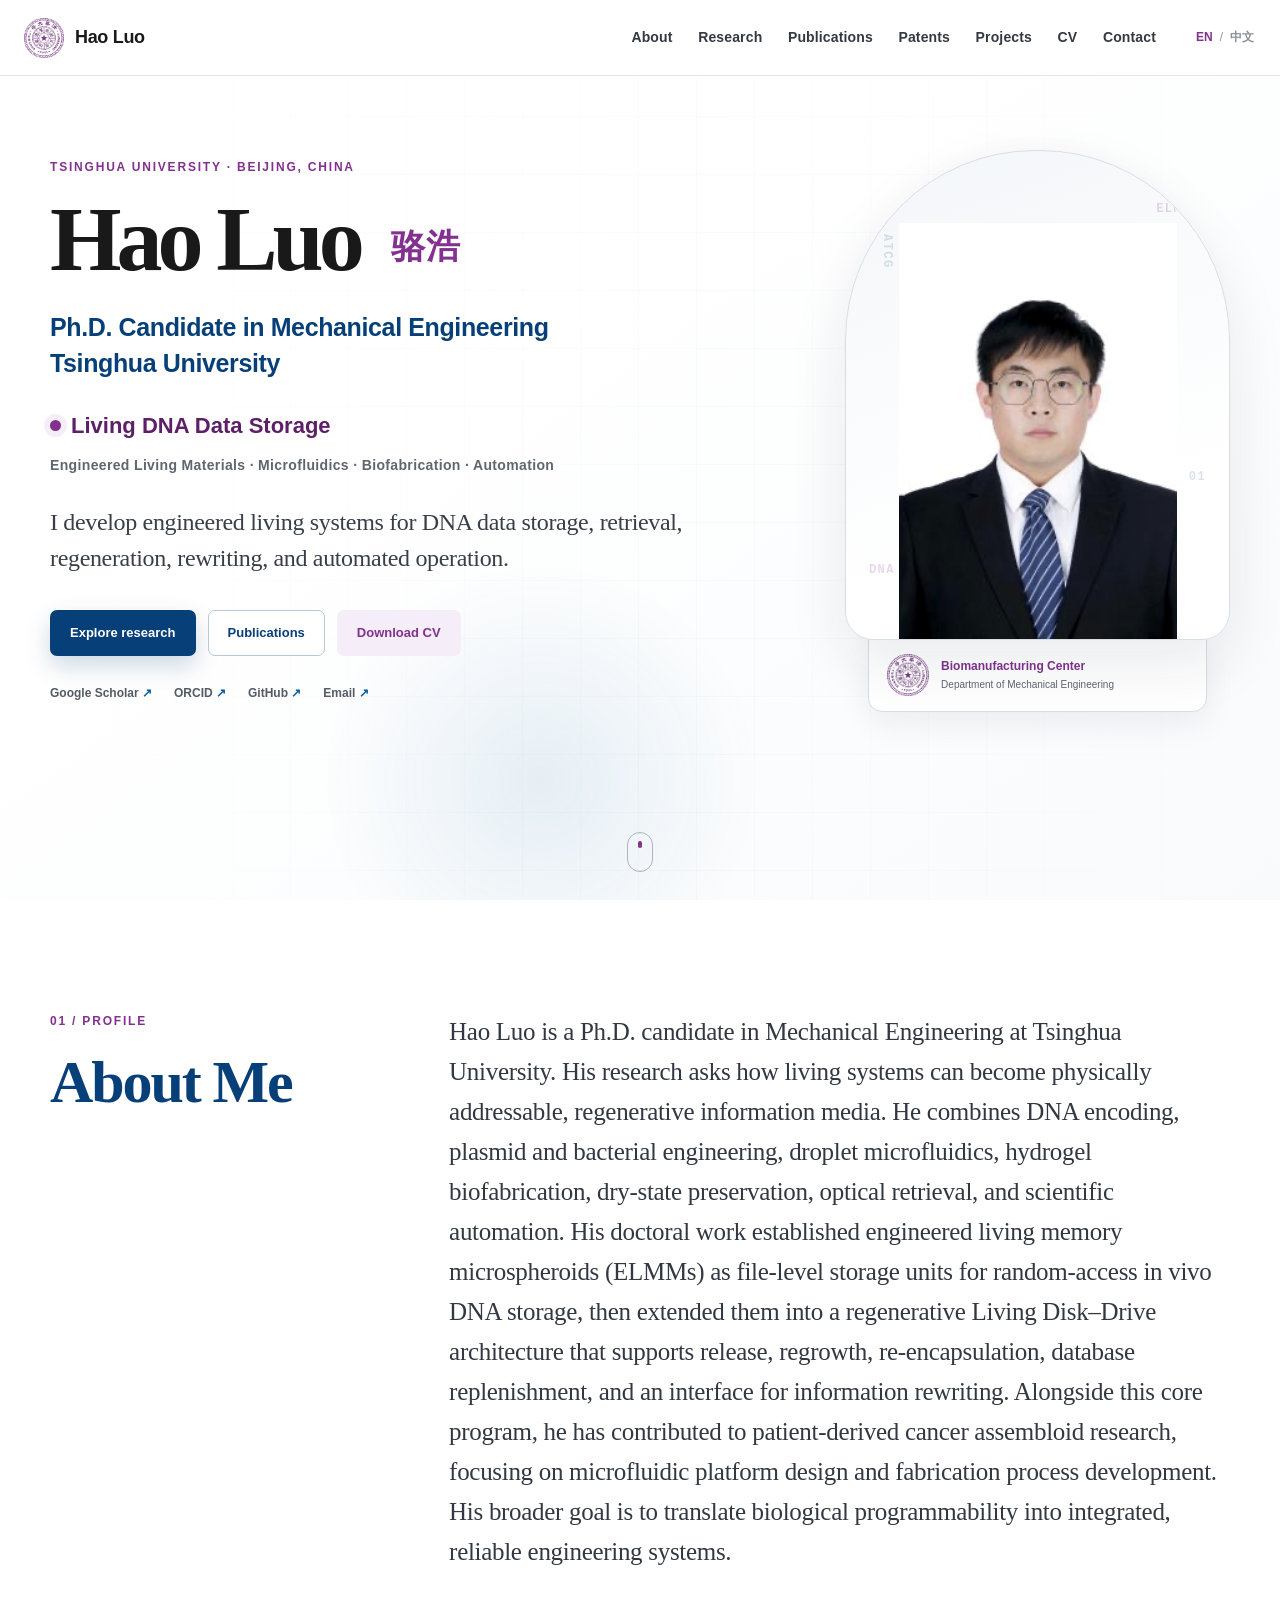
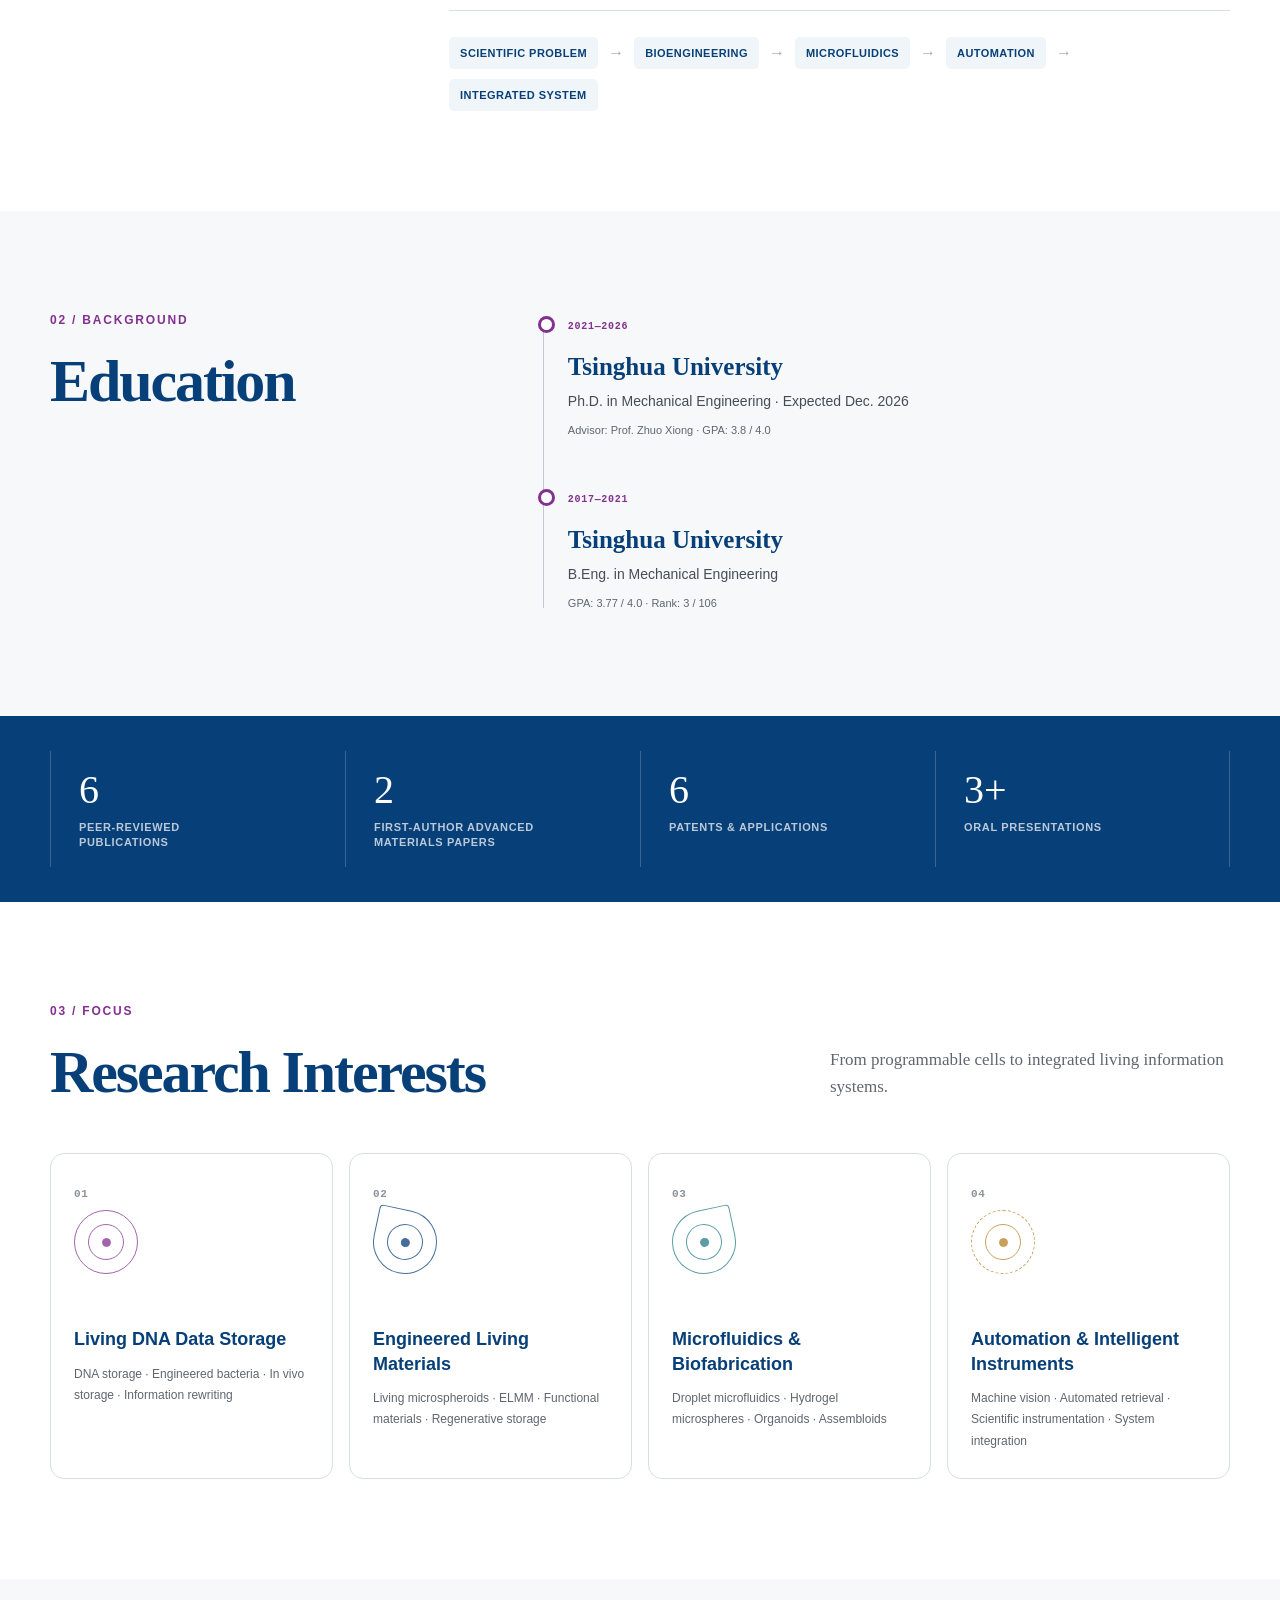
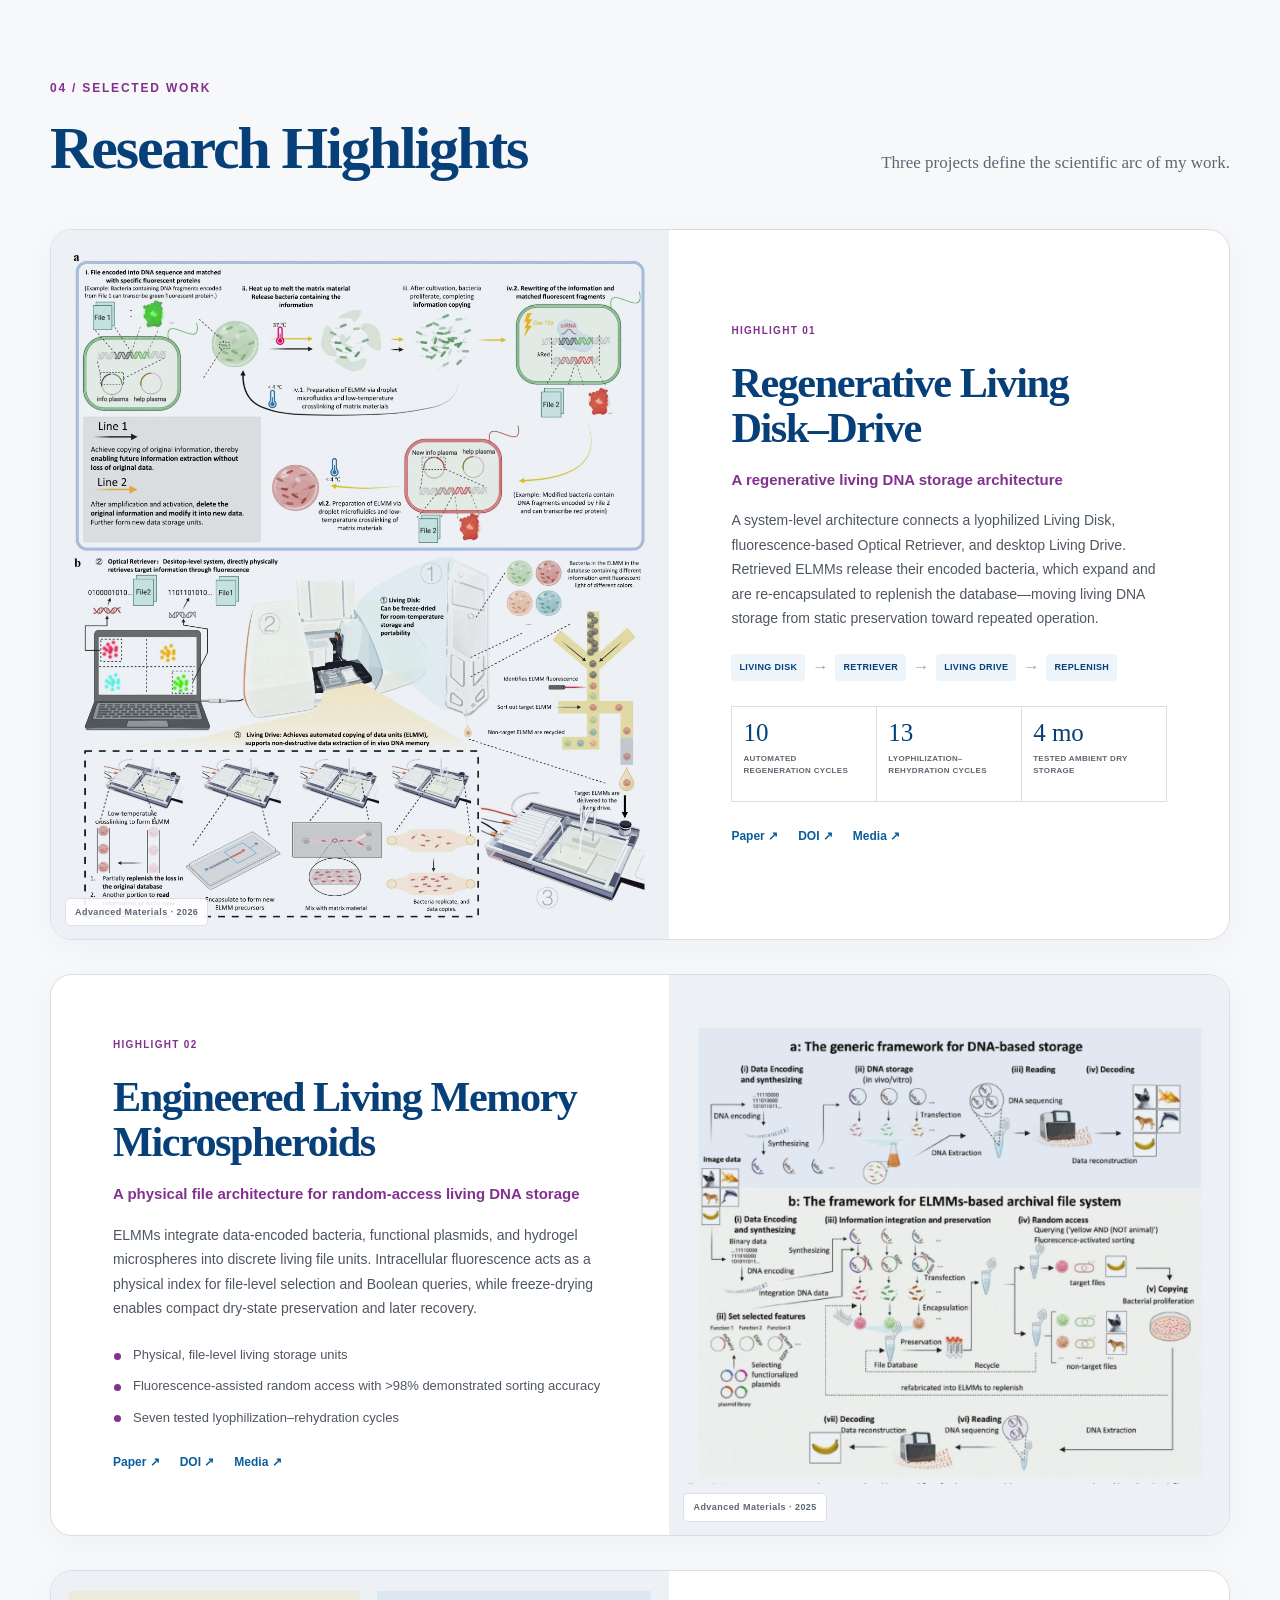
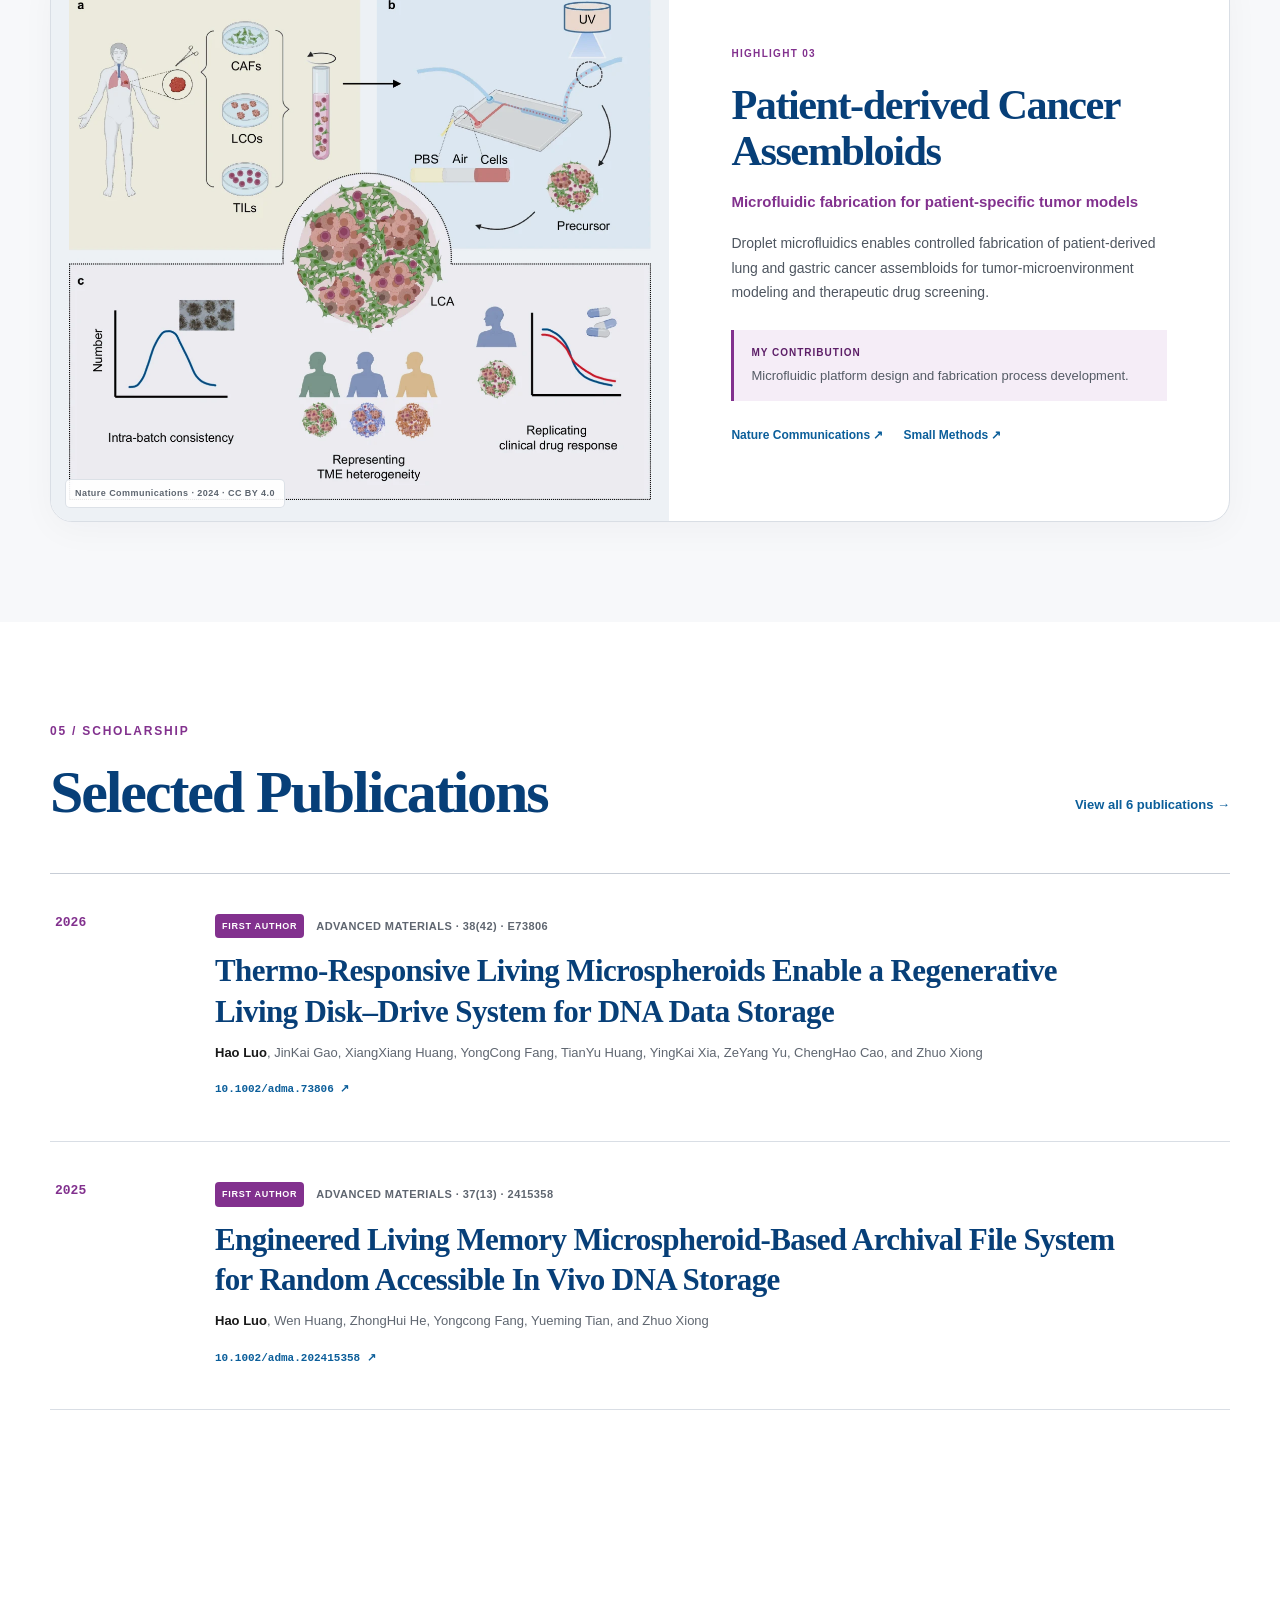
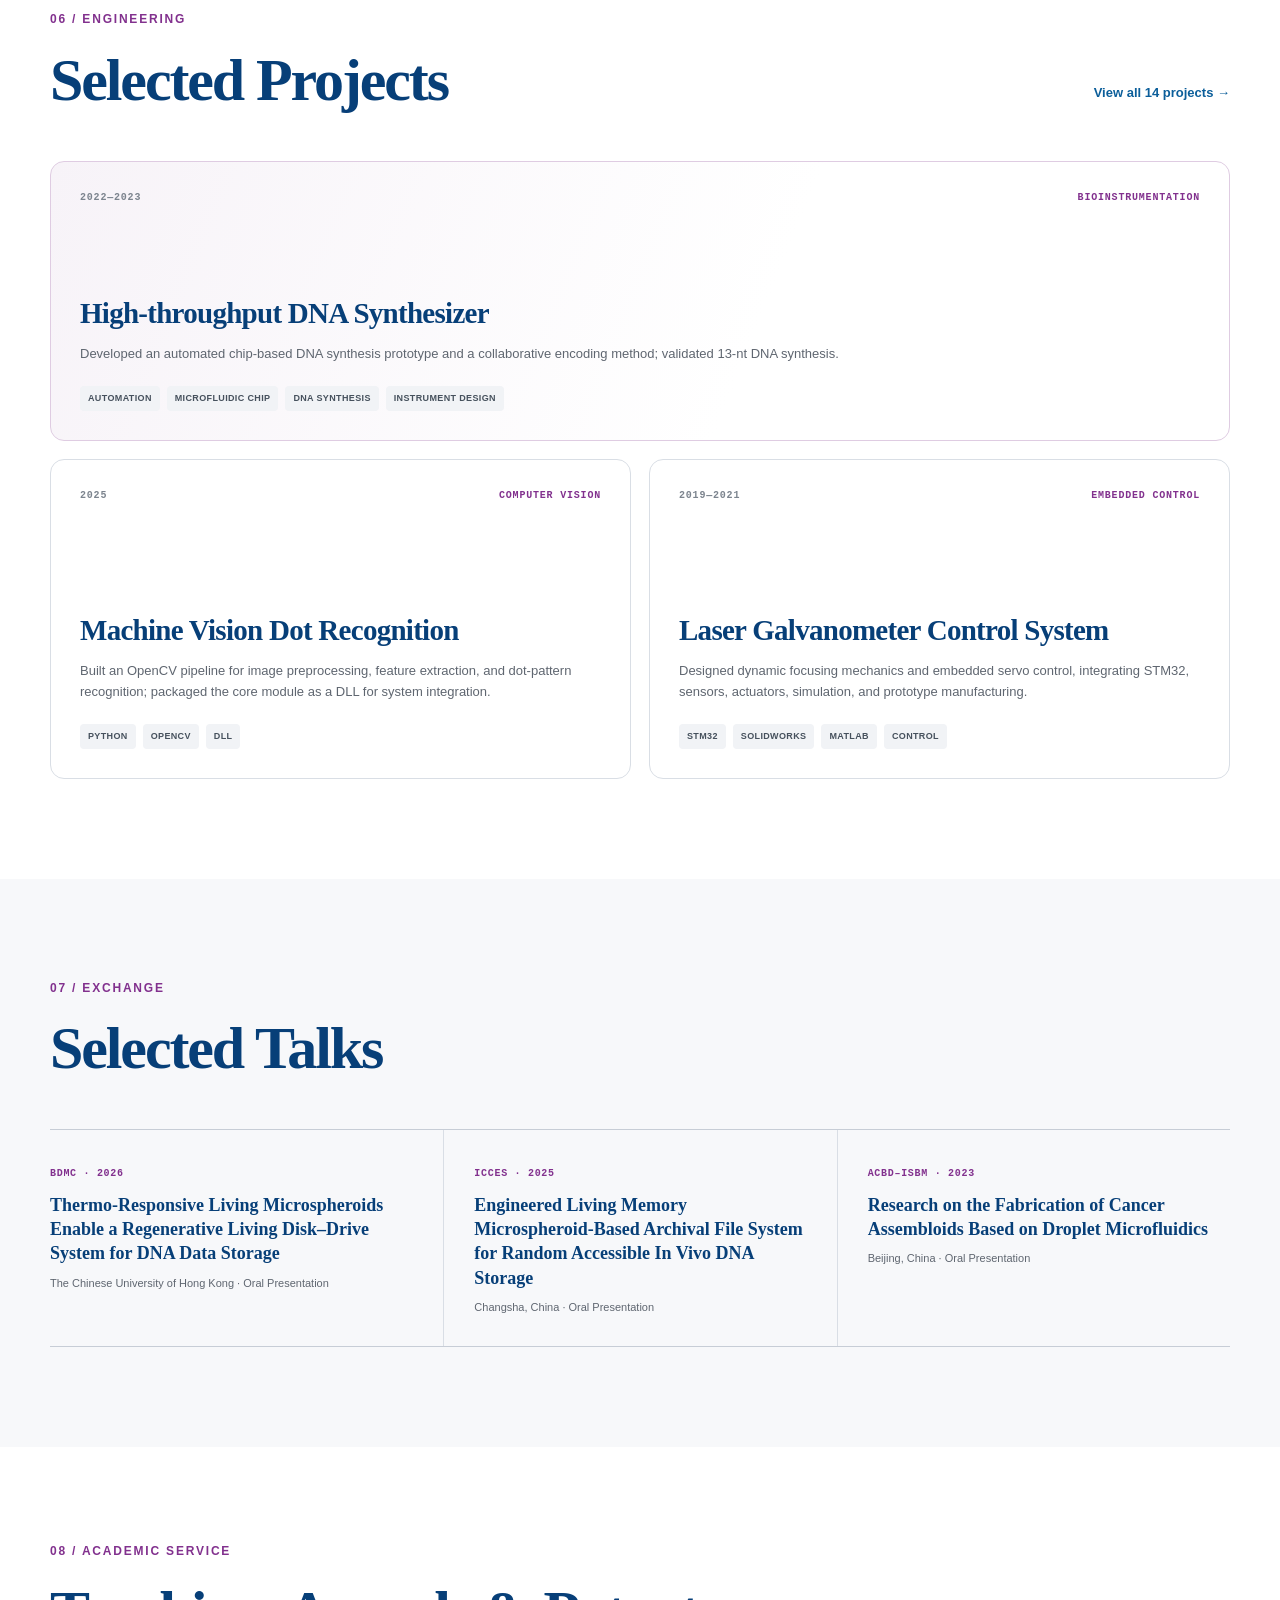
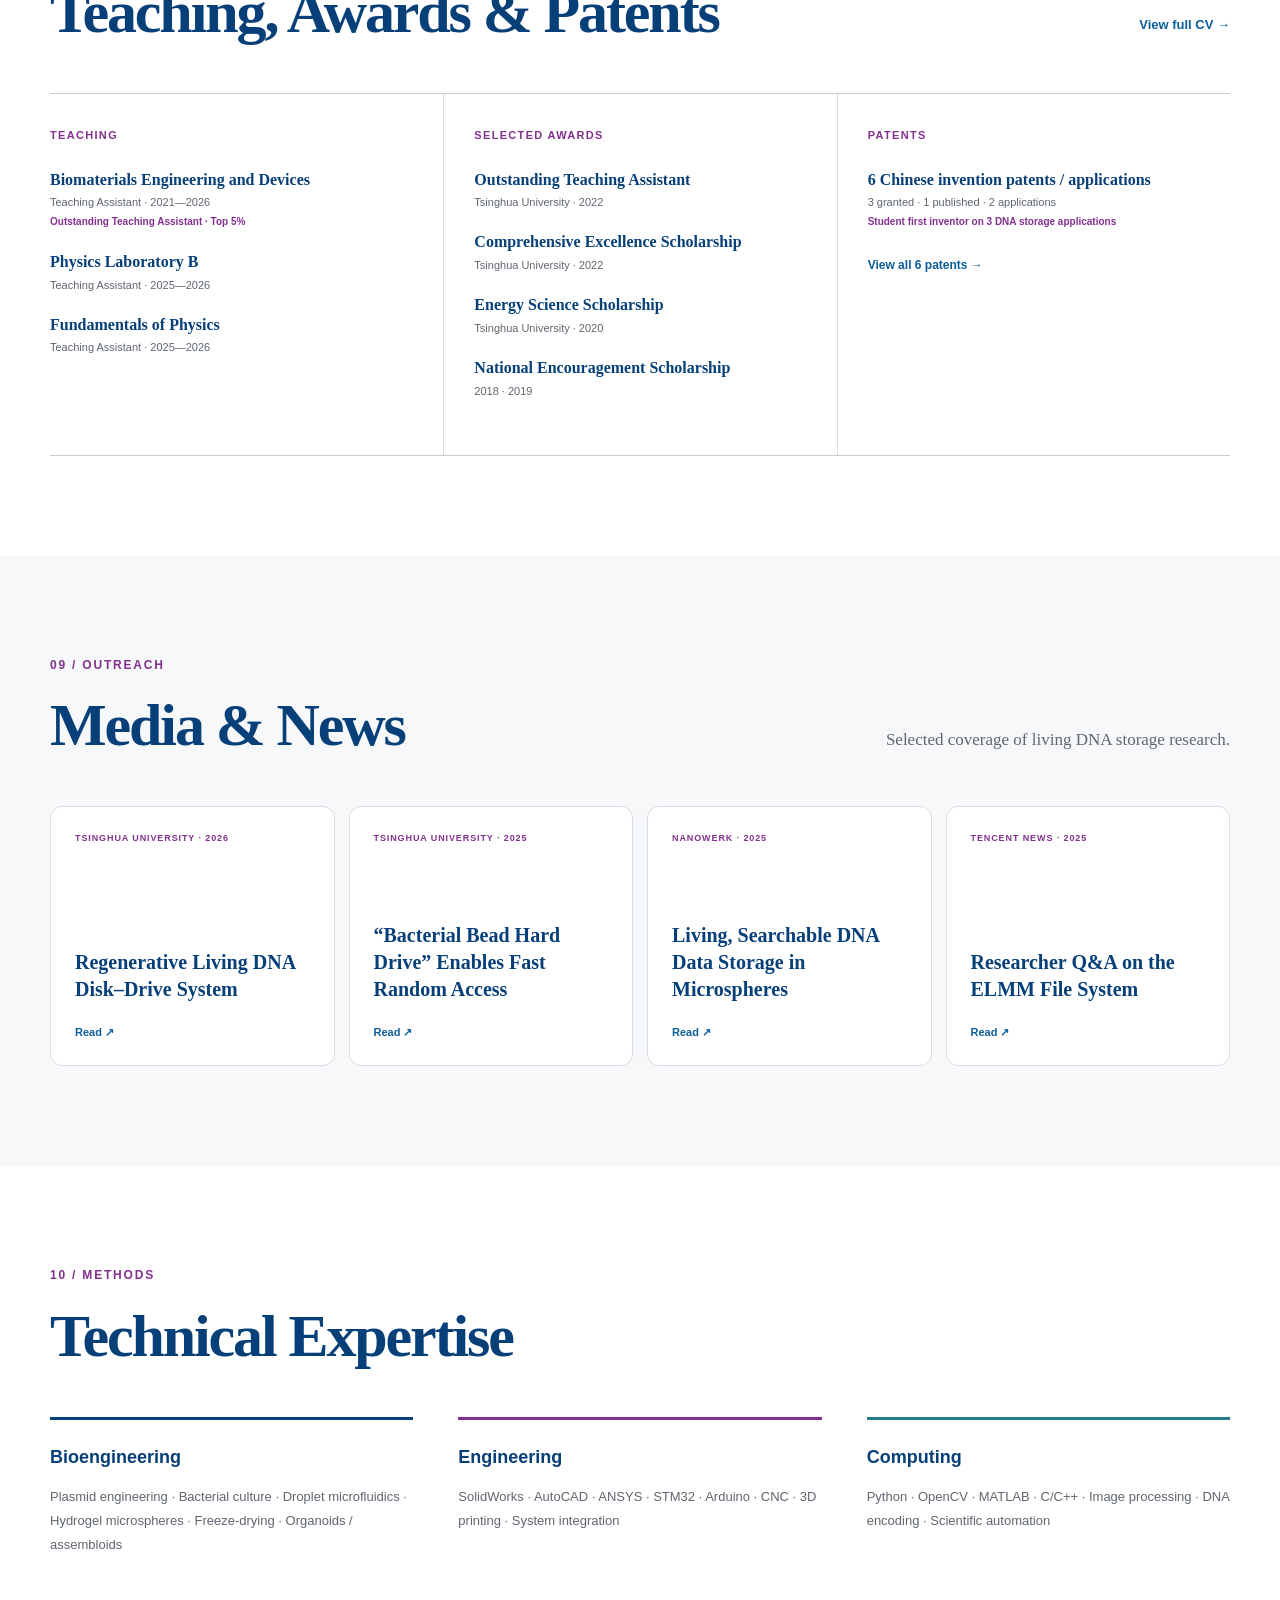
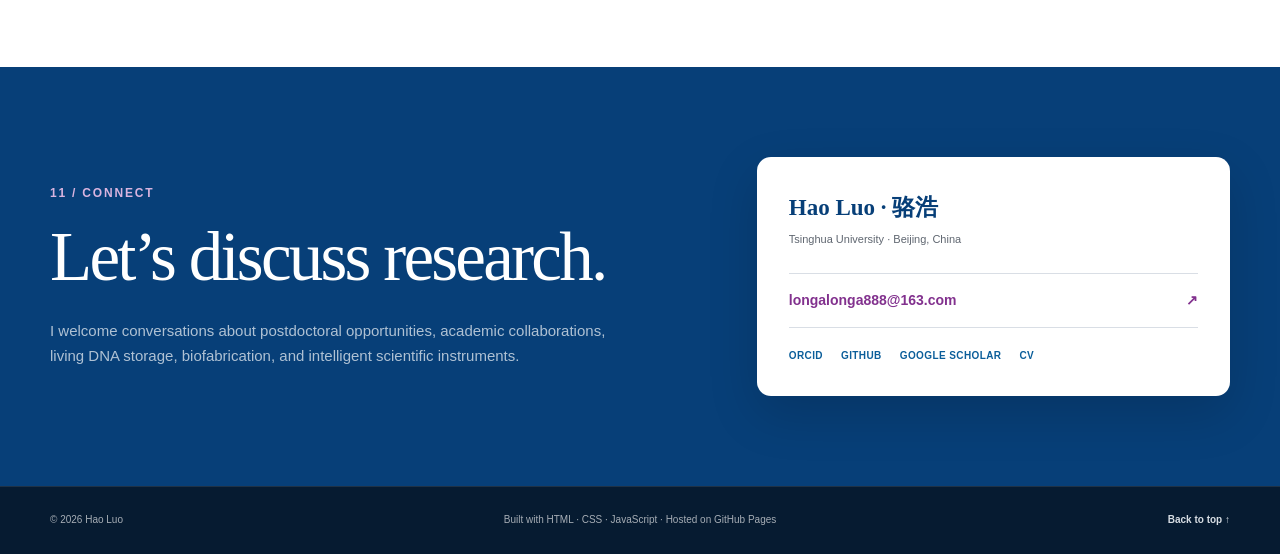
==== index.html @ bd589969 "Add complete bilingual project portfolio" ====
<!doctype html>
<html lang="en">
<head>
  <meta charset="utf-8">
  <meta name="viewport" content="width=device-width, initial-scale=1">
  <title>Hao Luo | Living DNA Data Storage · Tsinghua University</title>
  <meta name="description" content="Hao Luo is a Ph.D. candidate at Tsinghua University working on living DNA data storage, engineered living materials, microfluidics, biofabrication, and automated bioengineering systems.">
  <meta name="keywords" content="Hao Luo, 骆浩, Tsinghua University, DNA data storage, Living DNA storage, ELMM, Engineered Living Memory Microspheroids, Living Disk, Living Disk Drive, Biofabrication, Microfluidics">
  <meta name="author" content="Hao Luo">
  <meta name="theme-color" content="#ffffff">
  <link rel="canonical" href="https://charlie-99-max.github.io/">
  <link rel="icon" href="favicon.png" type="image/png">
  <link rel="stylesheet" href="css/style.css">
  <meta property="og:type" content="website">
  <meta property="og:title" content="Hao Luo | Living DNA Data Storage">
  <meta property="og:description" content="Personal academic website and research portfolio of Hao Luo, Tsinghua University.">
  <meta property="og:url" content="https://charlie-99-max.github.io/">
  <meta property="og:image" content="https://charlie-99-max.github.io/assets/images/living-disk-drive.webp">
  <script type="application/ld+json">
  {
    "@context": "https://schema.org",
    "@type": "Person",
    "name": "Hao Luo",
    "alternateName": "骆浩",
    "url": "https://charlie-99-max.github.io/",
    "image": "https://charlie-99-max.github.io/assets/images/hao-luo.png",
    "jobTitle": "Ph.D. Candidate in Mechanical Engineering",
    "affiliation": {"@type": "CollegeOrUniversity", "name": "Tsinghua University"},
    "email": "mailto:longalonga888@163.com",
    "sameAs": [
      "https://github.com/Charlie-99-max",
      "https://orcid.org/0000-0003-2239-3928"
    ],
    "knowsAbout": ["Living DNA Data Storage", "Engineered Living Materials", "Microfluidics", "Biofabrication", "Scientific Automation"]
  }
  </script>
</head>
<body data-title-en="Hao Luo | Living DNA Data Storage · Tsinghua University" data-title-zh="骆浩｜活体 DNA 数据存储 · 清华大学" data-description-en="Hao Luo is a Ph.D. candidate at Tsinghua University working on living DNA data storage, engineered living materials, microfluidics, biofabrication, and automated bioengineering systems." data-description-zh="骆浩是清华大学机械工程博士研究生，研究方向包括活体 DNA 数据存储、工程化活体材料、微流控、生物制造与自动化生物工程系统。">
  <a class="skip-link" href="#main" data-zh="跳至正文">Skip to content</a>

  <header class="site-header" id="top">
    <div class="nav-wrap">
      <a class="brand" href="#top" aria-label="Hao Luo home">
        <img src="assets/images/tsinghua-seal.png" alt="Tsinghua University seal" width="42" height="42">
        <span data-zh="骆浩">Hao Luo</span>
      </a>
      <button class="menu-toggle" type="button" aria-expanded="false" aria-controls="site-nav">
        <span class="sr-only">Open menu</span><span></span><span></span><span></span>
      </button>
      <nav class="site-nav" id="site-nav" aria-label="Primary navigation">
        <a href="#about" data-i18n="navAbout">About</a>
        <a href="#research" data-i18n="navResearch">Research</a>
        <a href="publications.html" data-i18n="navPublications">Publications</a>
        <a href="patents.html" data-i18n="navPatents">Patents</a>
        <a href="projects.html" data-i18n="navProjects">Projects</a>
        <a href="cv.html" data-i18n="navCv">CV</a>
        <a href="#contact" data-i18n="navContact">Contact</a>
      </nav>
      <div class="language-switch" aria-label="Language">
        <button class="lang-button active" type="button" data-set-lang="en" aria-pressed="true">EN</button>
        <span aria-hidden="true">/</span>
        <button class="lang-button" type="button" data-set-lang="zh" aria-pressed="false">中文</button>
      </div>
    </div>
  </header>

  <main id="main">
    <section class="hero" aria-labelledby="hero-title">
      <div class="hero-glow hero-glow-one" aria-hidden="true"></div>
      <div class="hero-glow hero-glow-two" aria-hidden="true"></div>
      <div class="container hero-grid">
        <div class="hero-copy reveal">
          <p class="eyebrow" data-i18n="heroEyebrow">Tsinghua University · Beijing, China</p>
          <h1 id="hero-title">Hao Luo <span>骆浩</span></h1>
          <p class="hero-role" data-i18n="heroRole" data-en="Ph.D. Candidate in Mechanical Engineering&#10;Tsinghua University">Ph.D. Candidate in Mechanical Engineering<br>Tsinghua University</p>
          <div class="hero-focus">
            <span class="focus-dot" aria-hidden="true"></span>
            <span data-i18n="heroFocus">Living DNA Data Storage</span>
          </div>
          <p class="hero-keywords" data-i18n="heroKeywords">Engineered Living Materials · Microfluidics · Biofabrication · Automation</p>
          <p class="hero-statement" data-i18n="heroStatement">I develop engineered living systems for DNA data storage, retrieval, regeneration, rewriting, and automated operation.</p>
          <div class="hero-actions">
            <a class="button button-primary" href="#research" data-i18n="viewResearch">Explore research</a>
            <a class="button button-secondary" href="publications.html" data-i18n="viewPublications">Publications</a>
            <a class="button button-text" href="assets/cv/Hao_Luo_CV_EN.pdf" data-href-en="assets/cv/Hao_Luo_CV_EN.pdf" data-href-zh="assets/cv/Hao_Luo_CV_CN.pdf" download data-i18n="downloadCv">Download CV</a>
          </div>
          <div class="social-links" aria-label="Academic profiles">
            <a href="https://scholar.google.com/scholar?q=%22Hao+Luo%22+%22DNA+data+storage%22" target="_blank" rel="noopener">Google Scholar <span>↗</span></a>
            <a href="https://orcid.org/0000-0003-2239-3928" target="_blank" rel="noopener">ORCID <span>↗</span></a>
            <a href="https://github.com/Charlie-99-max" target="_blank" rel="noopener">GitHub <span>↗</span></a>
            <a href="mailto:longalonga888@163.com">Email <span>↗</span></a>
          </div>
        </div>
        <div class="hero-visual reveal" data-delay="120">
          <div class="portrait-frame">
            <div class="portrait-backdrop" aria-hidden="true">
              <span>ATCG</span><span>ELMM</span><span>01</span><span>DNA</span>
            </div>
            <img src="assets/images/hao-luo.png" alt="Formal portrait of Hao Luo" width="255" height="350" fetchpriority="high">
          </div>
          <div class="hero-caption">
            <img src="assets/images/tsinghua-seal.png" alt="" width="44" height="44">
            <div><strong data-i18n="heroLab">Biomanufacturing Center</strong><span data-i18n="heroDept">Department of Mechanical Engineering</span></div>
          </div>
        </div>
      </div>
      <a class="scroll-cue" href="#about" aria-label="Scroll to About"><span></span></a>
    </section>

    <section class="section section-about" id="about" aria-labelledby="about-title">
      <div class="container about-grid">
        <div class="section-heading reveal">
          <p class="section-index">01 / <span data-i18n="aboutKicker">Profile</span></p>
          <h2 id="about-title" data-i18n="aboutTitle">About Me</h2>
        </div>
        <div class="about-copy reveal" data-delay="80">
          <p data-copy="aboutText">Hao Luo is a Ph.D. candidate in Mechanical Engineering at Tsinghua University. His research asks how living systems can become physically addressable, regenerative information media. He combines DNA encoding, plasmid and bacterial engineering, droplet microfluidics, hydrogel biofabrication, dry-state preservation, optical retrieval, and scientific automation. His doctoral work established engineered living memory microspheroids (ELMMs) as file-level storage units for random-access in vivo DNA storage, then extended them into a regenerative Living Disk–Drive architecture that supports release, regrowth, re-encapsulation, database replenishment, and an interface for information rewriting. Alongside this core program, he has contributed to patient-derived cancer assembloid research, focusing on microfluidic platform design and fabrication process development. His broader goal is to translate biological programmability into integrated, reliable engineering systems.</p>
          <div class="research-chain" aria-label="Research approach">
            <span data-i18n="chainProblem">Scientific problem</span><i>→</i>
            <span data-i18n="chainBio">Bioengineering</span><i>→</i>
            <span data-i18n="chainMicro">Microfluidics</span><i>→</i>
            <span data-i18n="chainAuto">Automation</span><i>→</i>
            <span data-i18n="chainSystem">Integrated system</span>
          </div>
        </div>
      </div>
    </section>

    <section class="section education-section" id="education" aria-labelledby="education-title">
      <div class="container education-layout">
        <div class="section-heading reveal">
          <p class="section-index">02 / <span data-i18n="experienceKicker">Background</span></p>
          <h2 id="education-title" data-i18n="educationTitle">Education</h2>
        </div>
        <div class="timeline education-timeline reveal" data-delay="80">
          <article><span class="timeline-date">2021—2026</span><h3 data-zh="清华大学">Tsinghua University</h3><p data-i18n="phdDegree">Ph.D. in Mechanical Engineering · Expected Dec. 2026</p><small data-i18n="phdDetails">Advisor: Prof. Zhuo Xiong · GPA: 3.8 / 4.0</small></article>
          <article><span class="timeline-date">2017—2021</span><h3 data-zh="清华大学">Tsinghua University</h3><p data-i18n="bachelorDegree">B.Eng. in Mechanical Engineering</p><small data-i18n="bachelorDetails">GPA: 3.77 / 4.0 · Rank: 3 / 106</small></article>
        </div>
      </div>
    </section>

    <section class="stats-band" aria-label="Research summary">
      <div class="container stats-grid">
        <div class="stat reveal"><strong>6</strong><span data-i18n="statPapers">Peer-reviewed publications</span></div>
        <div class="stat reveal" data-delay="60"><strong>2</strong><span data-i18n="statFirst">First-author Advanced Materials papers</span></div>
        <div class="stat reveal" data-delay="120"><strong>6</strong><span data-i18n="statPatents">Patents & applications</span></div>
        <div class="stat reveal" data-delay="180"><strong>3+</strong><span data-i18n="statTalks">Oral presentations</span></div>
      </div>
    </section>

    <section class="section" id="research" aria-labelledby="research-title">
      <div class="container">
        <div class="section-heading section-heading-row reveal">
          <div><p class="section-index">03 / <span data-i18n="researchKicker">Focus</span></p><h2 id="research-title" data-i18n="researchTitle">Research Interests</h2></div>
          <p class="section-intro" data-i18n="researchIntro">From programmable cells to integrated living information systems.</p>
        </div>
        <div class="interest-grid">
          <article class="interest-card reveal">
            <span class="card-number">01</span><div class="card-mark mark-purple" aria-hidden="true"></div>
            <h3 data-i18n="interestOne">Living DNA Data Storage</h3>
            <p data-zh="DNA 存储 · 工程菌 · 体内存储 · 信息改写">DNA storage · Engineered bacteria · In vivo storage · Information rewriting</p>
          </article>
          <article class="interest-card reveal" data-delay="60">
            <span class="card-number">02</span><div class="card-mark mark-blue" aria-hidden="true"></div>
            <h3 data-i18n="interestTwo">Engineered Living Materials</h3>
            <p data-zh="活体微球 · ELMM · 功能材料 · 可再生存储">Living microspheroids · ELMM · Functional materials · Regenerative storage</p>
          </article>
          <article class="interest-card reveal" data-delay="120">
            <span class="card-number">03</span><div class="card-mark mark-cyan" aria-hidden="true"></div>
            <h3 data-i18n="interestThree">Microfluidics & Biofabrication</h3>
            <p data-zh="液滴微流控 · 水凝胶微球 · 类器官 · 类组装体">Droplet microfluidics · Hydrogel microspheres · Organoids · Assembloids</p>
          </article>
          <article class="interest-card reveal" data-delay="180">
            <span class="card-number">04</span><div class="card-mark mark-gold" aria-hidden="true"></div>
            <h3 data-i18n="interestFour">Automation & Intelligent Instruments</h3>
            <p data-zh="机器视觉 · 自动检索 · 科研仪器 · 系统集成">Machine vision · Automated retrieval · Scientific instrumentation · System integration</p>
          </article>
        </div>
      </div>
    </section>

    <section class="section highlights-section" aria-labelledby="highlights-title">
      <div class="container">
        <div class="section-heading section-heading-row reveal">
          <div><p class="section-index">04 / <span data-i18n="highlightsKicker">Selected work</span></p><h2 id="highlights-title" data-i18n="highlightsTitle">Research Highlights</h2></div>
          <p class="section-intro" data-i18n="highlightsIntro">Three projects define the scientific arc of my work.</p>
        </div>

        <article class="highlight highlight-featured reveal">
          <div class="highlight-media">
            <img src="assets/images/living-disk-drive.webp" alt="Regenerative Living Disk–Drive workflow, including retrieval, release, regrowth and re-encapsulation" width="1150" height="1329" loading="lazy">
            <span class="image-credit">Advanced Materials · 2026</span>
          </div>
          <div class="highlight-copy">
            <span class="highlight-number" data-zh="研究亮点 01">Highlight 01</span>
            <h3 data-zh="可再生 Living Disk–Drive">Regenerative Living Disk–Drive</h3>
            <p class="highlight-subtitle" data-i18n="diskSubtitle">A regenerative living DNA storage architecture</p>
            <p data-i18n="diskBody">A system-level architecture connects a lyophilized Living Disk, fluorescence-based Optical Retriever, and desktop Living Drive. Retrieved ELMMs release their encoded bacteria, which expand and are re-encapsulated to replenish the database—moving living DNA storage from static preservation toward repeated operation.</p>
            <div class="process-line" aria-label="Living Disk–Drive workflow">
              <span data-zh="活体磁盘">Living Disk</span><i>→</i><span data-zh="光学检索器">Retriever</span><i>→</i><span data-zh="活体驱动器">Living Drive</span><i>→</i><span data-zh="数据库补库">Replenish</span>
            </div>
            <div class="metric-row">
              <span><strong>10</strong><small data-i18n="cyclesTen">automated regeneration cycles</small></span>
              <span><strong>13</strong><small data-i18n="cyclesThirteen">lyophilization–rehydration cycles</small></span>
              <span><strong>4 mo</strong><small data-i18n="dryStorage">tested ambient dry storage</small></span>
            </div>
            <div class="inline-links">
              <a href="https://doi.org/10.1002/adma.73806" target="_blank" rel="noopener" data-zh="论文 ↗">Paper ↗</a>
              <a href="https://doi.org/10.1002/adma.73806" target="_blank" rel="noopener">DOI ↗</a>
              <a href="https://www.tsinghua.edu.cn/info/1175/127166.htm" target="_blank" rel="noopener" data-zh="报道 ↗">Media ↗</a>
            </div>
          </div>
        </article>

        <article class="highlight highlight-reverse reveal">
          <div class="highlight-media">
            <img src="assets/images/elmm-framework.webp" alt="Framework for an ELMM-based archival DNA file system with physical random access" width="1200" height="1050" loading="lazy">
            <span class="image-credit">Advanced Materials · 2025</span>
          </div>
          <div class="highlight-copy">
            <span class="highlight-number" data-zh="研究亮点 02">Highlight 02</span>
            <h3 data-zh="工程化活体记忆微球">Engineered Living Memory Microspheroids</h3>
            <p class="highlight-subtitle" data-i18n="elmmSubtitle">A physical file architecture for random-access living DNA storage</p>
            <p data-i18n="elmmBody">ELMMs integrate data-encoded bacteria, functional plasmids, and hydrogel microspheres into discrete living file units. Intracellular fluorescence acts as a physical index for file-level selection and Boolean queries, while freeze-drying enables compact dry-state preservation and later recovery.</p>
            <ul class="feature-list">
              <li data-i18n="elmmPointOne">Physical, file-level living storage units</li>
              <li data-i18n="elmmPointTwo">Fluorescence-assisted random access with >98% demonstrated sorting accuracy</li>
              <li data-i18n="elmmPointThree">Seven tested lyophilization–rehydration cycles</li>
            </ul>
            <div class="inline-links">
              <a href="https://doi.org/10.1002/adma.202415358" target="_blank" rel="noopener" data-zh="论文 ↗">Paper ↗</a>
              <a href="https://doi.org/10.1002/adma.202415358" target="_blank" rel="noopener">DOI ↗</a>
              <a href="https://www.nanowerk.com/spotlight/spotid=66465.php" target="_blank" rel="noopener" data-zh="报道 ↗">Media ↗</a>
            </div>
          </div>
        </article>

        <article class="highlight reveal">
          <div class="highlight-media">
            <img src="assets/images/cancer-assembloid.webp" alt="Patient-specific lung cancer assembloid fabrication using droplet microfluidics" width="1150" height="1005" loading="lazy">
            <span class="image-credit">Nature Communications · 2024 · CC BY 4.0</span>
          </div>
          <div class="highlight-copy">
            <span class="highlight-number" data-zh="研究亮点 03">Highlight 03</span>
            <h3 data-zh="患者来源肿瘤类组装体">Patient-derived Cancer Assembloids</h3>
            <p class="highlight-subtitle" data-i18n="cancerSubtitle">Microfluidic fabrication for patient-specific tumor models</p>
            <p data-i18n="cancerBody">Droplet microfluidics enables controlled fabrication of patient-derived lung and gastric cancer assembloids for tumor-microenvironment modeling and therapeutic drug screening.</p>
            <div class="contribution-note"><strong data-i18n="myContribution">My contribution</strong><span data-i18n="contributionBody">Microfluidic platform design and fabrication process development.</span></div>
            <div class="inline-links">
              <a href="https://doi.org/10.1038/s41467-024-47737-z" target="_blank" rel="noopener">Nature Communications ↗</a>
              <a href="https://doi.org/10.1002/smtd.202400204" target="_blank" rel="noopener">Small Methods ↗</a>
            </div>
          </div>
        </article>
      </div>
    </section>

    <section class="section publications-section" id="publications" aria-labelledby="publications-title">
      <div class="container">
        <div class="section-heading section-heading-row reveal">
          <div><p class="section-index">05 / <span data-i18n="publicationsKicker">Scholarship</span></p><h2 id="publications-title" data-i18n="publicationsTitle">Selected Publications</h2></div>
          <a class="section-link" href="publications.html" data-i18n="viewAllPublications">View all 6 publications →</a>
        </div>
        <div class="publication-list">
          <article class="publication-item reveal">
            <div class="pub-year">2026</div>
            <div class="pub-main">
              <div class="pub-meta"><span class="tag" data-zh="第一作者">FIRST AUTHOR</span><span>Advanced Materials · 38(42) · e73806</span></div>
              <h3>Thermo-Responsive Living Microspheroids Enable a Regenerative Living Disk–Drive System for DNA Data Storage</h3>
              <p><strong>Hao Luo</strong>, JinKai Gao, XiangXiang Huang, YongCong Fang, TianYu Huang, YingKai Xia, ZeYang Yu, ChengHao Cao, and Zhuo Xiong</p>
              <a href="https://doi.org/10.1002/adma.73806" target="_blank" rel="noopener">10.1002/adma.73806 ↗</a>
            </div>
          </article>
          <article class="publication-item reveal" data-delay="80">
            <div class="pub-year">2025</div>
            <div class="pub-main">
              <div class="pub-meta"><span class="tag" data-zh="第一作者">FIRST AUTHOR</span><span>Advanced Materials · 37(13) · 2415358</span></div>
              <h3>Engineered Living Memory Microspheroid-Based Archival File System for Random Accessible In Vivo DNA Storage</h3>
              <p><strong>Hao Luo</strong>, Wen Huang, ZhongHui He, Yongcong Fang, Yueming Tian, and Zhuo Xiong</p>
              <a href="https://doi.org/10.1002/adma.202415358" target="_blank" rel="noopener">10.1002/adma.202415358 ↗</a>
            </div>
          </article>
        </div>
      </div>
    </section>

    <section class="section" id="projects" aria-labelledby="projects-title">
      <div class="container">
        <div class="section-heading section-heading-row reveal">
          <div><p class="section-index">06 / <span data-i18n="projectsKicker">Engineering</span></p><h2 id="projects-title" data-i18n="projectsTitle">Selected Projects</h2></div>
          <a class="section-link" href="projects.html" data-i18n="viewAllProjects">View all 14 projects →</a>
        </div>
        <div class="project-grid">
          <article class="project-card project-wide reveal">
            <div class="project-top"><span>2022—2023</span><span class="project-type" data-zh="生物仪器">BIOINSTRUMENTATION</span></div>
            <h3 data-zh="高通量 DNA 合成仪">High-throughput DNA Synthesizer</h3>
            <p data-i18n="projectDna">Developed an automated chip-based DNA synthesis prototype and a collaborative encoding method; validated 13-nt DNA synthesis.</p>
            <div class="chip-row"><span data-zh="自动化">Automation</span><span data-zh="微流控芯片">Microfluidic chip</span><span data-zh="DNA 合成">DNA synthesis</span><span data-zh="仪器设计">Instrument design</span></div>
          </article>
          <article class="project-card reveal">
            <div class="project-top"><span>2025</span><span class="project-type" data-zh="机器视觉">COMPUTER VISION</span></div>
            <h3 data-zh="点阵识别算法开发">Machine Vision Dot Recognition</h3>
            <p data-i18n="projectVision">Built an OpenCV pipeline for image preprocessing, feature extraction, and dot-pattern recognition; packaged the core module as a DLL for system integration.</p>
            <div class="chip-row"><span>Python</span><span>OpenCV</span><span>DLL</span></div>
          </article>
          <article class="project-card reveal" data-delay="80">
            <div class="project-top"><span>2019—2021</span><span class="project-type" data-zh="嵌入式控制">EMBEDDED CONTROL</span></div>
            <h3 data-zh="激光振镜动态聚焦与嵌入式伺服控制">Laser Galvanometer Control System</h3>
            <p data-i18n="projectLaser">Designed dynamic focusing mechanics and embedded servo control, integrating STM32, sensors, actuators, simulation, and prototype manufacturing.</p>
            <div class="chip-row"><span>STM32</span><span>SolidWorks</span><span>MATLAB</span><span data-zh="控制">Control</span></div>
          </article>
        </div>
      </div>
    </section>

    <section class="section experience-section" id="talks" aria-labelledby="talks-title">
      <div class="container">
        <div class="section-heading section-heading-row reveal">
          <div><p class="section-index">07 / <span data-i18n="talksKicker">Exchange</span></p><h2 id="talks-title" data-i18n="talksTitle">Selected Talks</h2></div>
        </div>
        <div class="talk-list talks-grid">
          <article class="reveal"><span>BDMC · 2026</span><h3>Thermo-Responsive Living Microspheroids Enable a Regenerative Living Disk–Drive System for DNA Data Storage</h3><p data-zh="香港中文大学 · 口头报告">The Chinese University of Hong Kong · Oral Presentation</p></article>
          <article class="reveal" data-delay="60"><span>ICCES · 2025</span><h3>Engineered Living Memory Microspheroid-Based Archival File System for Random Accessible In Vivo DNA Storage</h3><p data-zh="中国长沙 · 口头报告">Changsha, China · Oral Presentation</p></article>
          <article class="reveal" data-delay="120"><span>ACBD–ISBM · 2023</span><h3>Research on the Fabrication of Cancer Assembloids Based on Droplet Microfluidics</h3><p data-zh="中国北京 · 口头报告">Beijing, China · Oral Presentation</p></article>
        </div>
      </div>
    </section>

    <section class="section compact-section" aria-labelledby="more-title">
      <div class="container">
        <div class="section-heading section-heading-row reveal">
          <div><p class="section-index">08 / <span data-i18n="moreKicker">Academic service</span></p><h2 id="more-title" data-i18n="moreTitle">Teaching, Awards & Patents</h2></div>
          <a class="section-link" href="cv.html" data-i18n="fullCv">View full CV →</a>
        </div>
        <div class="three-column-info">
          <div class="info-column reveal">
            <h3 data-i18n="teachingTitle">Teaching</h3>
            <div class="info-entry"><strong data-zh="生物材料工程与器件">Biomaterials Engineering and Devices</strong><span data-zh="助教 · 2021—2026">Teaching Assistant · 2021—2026</span><small data-i18n="teachingAward">Outstanding Teaching Assistant · Top 5%</small></div>
            <div class="info-entry"><strong data-zh="大学物理实验 B">Physics Laboratory B</strong><span data-zh="助教 · 2025—2026">Teaching Assistant · 2025—2026</span></div>
            <div class="info-entry"><strong data-zh="大学物理基础">Fundamentals of Physics</strong><span data-zh="助教 · 2025—2026">Teaching Assistant · 2025—2026</span></div>
          </div>
          <div class="info-column reveal" data-delay="60">
            <h3 data-i18n="awardsTitle">Selected Awards</h3>
            <div class="info-entry"><strong data-zh="清华大学优秀助教">Outstanding Teaching Assistant</strong><span data-zh="清华大学 · 2022">Tsinghua University · 2022</span></div>
            <div class="info-entry"><strong data-zh="综合优秀奖学金">Comprehensive Excellence Scholarship</strong><span data-zh="清华大学 · 2022">Tsinghua University · 2022</span></div>
            <div class="info-entry"><strong data-zh="能源科学奖学金">Energy Science Scholarship</strong><span data-zh="清华大学 · 2020">Tsinghua University · 2020</span></div>
            <div class="info-entry"><strong data-zh="国家励志奖学金">National Encouragement Scholarship</strong><span>2018 · 2019</span></div>
          </div>
          <div class="info-column reveal" data-delay="120">
            <h3 data-i18n="patentsTitle">Patents</h3>
            <div class="info-entry"><strong data-i18n="patentSummary">6 Chinese invention patents / applications</strong><span data-i18n="patentGranted">3 granted · 1 published · 2 applications</span><small data-i18n="patentStudent">Student first inventor on 3 DNA storage applications</small></div>
            <a class="text-link" href="patents.html" data-i18n="viewPatents">View all 6 patents →</a>
          </div>
        </div>
      </div>
    </section>

    <section class="section media-section" aria-labelledby="media-title">
      <div class="container">
        <div class="section-heading section-heading-row reveal">
          <div><p class="section-index">09 / <span data-i18n="mediaKicker">Outreach</span></p><h2 id="media-title" data-i18n="mediaTitle">Media & News</h2></div>
          <p class="section-intro" data-i18n="mediaIntro">Selected coverage of living DNA storage research.</p>
        </div>
        <div class="media-grid">
          <a class="media-card reveal" href="https://www.tsinghua.edu.cn/info/1175/127166.htm" target="_blank" rel="noopener"><span data-zh="清华新闻网 · 2026">Tsinghua University · 2026</span><h3 data-zh="机械系熊卓团队研发活体可再生 DNA 硬盘存储系统">Regenerative Living DNA Disk–Drive System</h3><i data-zh="阅读 ↗">Read ↗</i></a>
          <a class="media-card reveal" data-delay="60" href="https://www.tsinghua.edu.cn/info/1175/117204.htm" target="_blank" rel="noopener"><span data-zh="清华新闻网 · 2025">Tsinghua University · 2025</span><h3 data-zh="“细菌彩珠硬盘”实现 DNA 存储的快速随机访问">“Bacterial Bead Hard Drive” Enables Fast Random Access</h3><i data-zh="阅读 ↗">Read ↗</i></a>
          <a class="media-card reveal" data-delay="120" href="https://www.nanowerk.com/spotlight/spotid=66465.php" target="_blank" rel="noopener"><span>Nanowerk · 2025</span><h3 data-zh="微球中的可检索活体 DNA 数据存储系统">Living, Searchable DNA Data Storage in Microspheres</h3><i data-zh="阅读 ↗">Read ↗</i></a>
          <a class="media-card reveal" data-delay="180" href="https://view.inews.qq.com/k/20250309Q02S8P00" target="_blank" rel="noopener"><span data-zh="腾讯新闻 · 2025">Tencent News · 2025</span><h3 data-zh="关于 ELMM 文件系统的本人专题问答">Researcher Q&A on the ELMM File System</h3><i data-zh="阅读 ↗">Read ↗</i></a>
        </div>
      </div>
    </section>

    <section class="section skills-section" aria-labelledby="skills-title">
      <div class="container">
        <div class="section-heading reveal"><p class="section-index">10 / <span data-i18n="skillsKicker">Methods</span></p><h2 id="skills-title" data-i18n="skillsTitle">Technical Expertise</h2></div>
        <div class="skills-grid">
          <div class="skill-group reveal"><h3 data-zh="生物工程">Bioengineering</h3><p data-zh="质粒工程 · 细菌培养 · 液滴微流控 · 水凝胶微球 · 冻干 · 类器官 / 类组装体">Plasmid engineering · Bacterial culture · Droplet microfluidics · Hydrogel microspheres · Freeze-drying · Organoids / assembloids</p></div>
          <div class="skill-group reveal" data-delay="60"><h3 data-zh="工程技术">Engineering</h3><p data-zh="SolidWorks · AutoCAD · ANSYS · STM32 · Arduino · CNC · 3D 打印 · 系统集成">SolidWorks · AutoCAD · ANSYS · STM32 · Arduino · CNC · 3D printing · System integration</p></div>
          <div class="skill-group reveal" data-delay="120"><h3 data-zh="计算与自动化">Computing</h3><p data-zh="Python · OpenCV · MATLAB · C/C++ · 图像处理 · DNA 编码 · 科研自动化">Python · OpenCV · MATLAB · C/C++ · Image processing · DNA encoding · Scientific automation</p></div>
        </div>
      </div>
    </section>

    <section class="contact-section" id="contact" aria-labelledby="contact-title">
      <div class="container contact-grid">
        <div class="reveal">
          <p class="section-index light">11 / <span data-i18n="contactKicker">Connect</span></p>
          <h2 id="contact-title" data-i18n="contactTitle">Let’s discuss research.</h2>
          <p data-i18n="contactBody">I welcome conversations about postdoctoral opportunities, academic collaborations, living DNA storage, biofabrication, and intelligent scientific instruments.</p>
        </div>
        <div class="contact-card reveal" data-delay="100">
          <p><strong>Hao Luo · 骆浩</strong><span data-i18n="contactAffiliation">Tsinghua University · Beijing, China</span></p>
          <a class="contact-email" href="mailto:longalonga888@163.com">longalonga888@163.com <span>↗</span></a>
          <div class="contact-links">
            <a href="https://orcid.org/0000-0003-2239-3928" target="_blank" rel="noopener">ORCID</a>
            <a href="https://github.com/Charlie-99-max" target="_blank" rel="noopener">GitHub</a>
            <a href="https://scholar.google.com/scholar?q=%22Hao+Luo%22+%22DNA+data+storage%22" target="_blank" rel="noopener">Google Scholar</a>
            <a href="assets/cv/Hao_Luo_CV_EN.pdf" data-href-en="assets/cv/Hao_Luo_CV_EN.pdf" data-href-zh="assets/cv/Hao_Luo_CV_CN.pdf" download data-zh="中文简历">CV</a>
          </div>
        </div>
      </div>
    </section>
  </main>

  <footer class="site-footer">
    <div class="container footer-grid">
      <p data-zh="© 2026 骆浩">© 2026 Hao Luo</p>
      <p data-zh="使用 HTML · CSS · JavaScript 构建 · 托管于 GitHub Pages">Built with HTML · CSS · JavaScript <span>·</span> Hosted on GitHub Pages</p>
      <a href="#top" data-zh="返回顶部 ↑">Back to top ↑</a>
    </div>
  </footer>
  <script src="js/main.js" defer></script>
</body>
</html>
---- css/style.css ----
:root {
  --purple: #82318e;
  --purple-deep: #5d1f68;
  --purple-soft: #f5edf7;
  --blue: #073f78;
  --link: #0b5e9a;
  --ink: #191919;
  --muted: #5f6670;
  --line: #d9dee5;
  --line-dark: #c7cdd6;
  --surface: #f7f8fa;
  --white: #fff;
  --gold: #b68125;
  --cyan: #267c89;
  --shadow: 0 24px 60px rgba(7, 30, 58, .09);
  --shadow-soft: 0 12px 32px rgba(7, 30, 58, .065);
  --radius: 22px;
  --container: 1180px;
}

* { box-sizing: border-box; }
html { scroll-behavior: smooth; scroll-padding-top: 88px; }
body {
  margin: 0;
  color: var(--ink);
  background: var(--white);
  font-family: Inter, ui-sans-serif, -apple-system, BlinkMacSystemFont, "Segoe UI", "PingFang SC", "Microsoft YaHei", Arial, sans-serif;
  font-size: 16px;
  line-height: 1.65;
  -webkit-font-smoothing: antialiased;
  text-rendering: optimizeLegibility;
}

img { display: block; max-width: 100%; }
a { color: inherit; text-decoration: none; }
button, input, textarea { font: inherit; }
button { color: inherit; }
::selection { color: var(--white); background: var(--purple); }

.container { width: min(calc(100% - 48px), var(--container)); margin-inline: auto; }
.sr-only {
  position: absolute; width: 1px; height: 1px; padding: 0; margin: -1px;
  overflow: hidden; clip: rect(0, 0, 0, 0); white-space: nowrap; border: 0;
}
.skip-link {
  position: fixed; z-index: 1000; top: 10px; left: 10px; padding: 10px 16px;
  color: var(--white); background: var(--blue); border-radius: 6px; transform: translateY(-150%);
}
.skip-link:focus { transform: translateY(0); }

.site-header {
  position: fixed; z-index: 100; inset: 0 0 auto; height: 76px;
  background: rgba(255, 255, 255, .9); border-bottom: 1px solid rgba(217, 222, 229, .75);
  backdrop-filter: blur(18px); -webkit-backdrop-filter: blur(18px);
  transition: box-shadow .25s ease, height .25s ease;
}
.site-header.scrolled { height: 68px; box-shadow: 0 8px 30px rgba(13, 28, 46, .07); }
.nav-wrap { width: min(calc(100% - 48px), 1280px); height: 100%; margin-inline: auto; display: flex; align-items: center; gap: 30px; }
.brand { display: inline-flex; align-items: center; gap: 11px; margin-right: auto; font-weight: 760; letter-spacing: -.02em; }
.brand img { width: 40px; height: 40px; object-fit: contain; }
.brand span { font-size: 18px; }
.site-nav { display: flex; align-items: center; gap: clamp(18px, 2vw, 30px); }
.site-nav a { position: relative; color: #333941; font-size: 14px; font-weight: 620; letter-spacing: .01em; }
.site-nav a::after { content: ""; position: absolute; right: 0; bottom: -8px; left: 0; height: 2px; background: var(--purple); transform: scaleX(0); transition: transform .2s ease; }
.site-nav a:hover, .site-nav a.active { color: var(--purple); }
.site-nav a:hover::after, .site-nav a.active::after { transform: scaleX(1); }
.language-switch { display: inline-flex; align-items: center; gap: 5px; margin-left: 8px; color: #90959d; font-size: 12px; }
.lang-button { padding: 5px 2px; color: #8a9099; background: transparent; border: 0; cursor: pointer; font-size: 12px; font-weight: 700; }
.lang-button:hover, .lang-button.active { color: var(--purple); }
.menu-toggle { display: none; width: 42px; height: 42px; padding: 9px; background: transparent; border: 0; cursor: pointer; }
.menu-toggle > span:not(.sr-only) { display: block; width: 22px; height: 2px; margin: 5px auto; background: var(--ink); transition: transform .2s ease, opacity .2s ease; }

.hero { position: relative; min-height: max(730px, 100svh); padding: 150px 0 90px; overflow: hidden; background: linear-gradient(145deg, #fff 40%, #f8fafc 100%); }
.hero::before {
  content: ""; position: absolute; inset: 0; opacity: .26; pointer-events: none;
  background-image: linear-gradient(rgba(7, 63, 120, .09) 1px, transparent 1px), linear-gradient(90deg, rgba(7, 63, 120, .09) 1px, transparent 1px);
  background-size: 58px 58px; mask-image: linear-gradient(to right, transparent 0, black 56%, transparent 100%);
}
.hero-glow { position: absolute; border-radius: 50%; filter: blur(2px); pointer-events: none; }
.hero-glow-one { top: 14%; right: 3%; width: 410px; height: 410px; background: radial-gradient(circle, rgba(130, 49, 142, .12), transparent 68%); }
.hero-glow-two { bottom: -100px; left: 25%; width: 440px; height: 440px; background: radial-gradient(circle, rgba(11, 94, 154, .09), transparent 70%); }
.hero-grid { position: relative; z-index: 2; display: grid; grid-template-columns: minmax(0, 1.25fr) minmax(330px, .75fr); gap: clamp(60px, 9vw, 125px); align-items: center; }
.eyebrow, .section-index { margin: 0 0 18px; color: var(--purple); font-size: 12px; font-weight: 780; letter-spacing: .15em; text-transform: uppercase; }
.hero h1 { margin: 0; font-family: Georgia, "Times New Roman", "Noto Serif SC", serif; font-size: clamp(58px, 7.2vw, 92px); font-weight: 600; line-height: .95; letter-spacing: -.055em; }
.hero h1 > span { display: inline-block; margin-left: 13px; color: var(--purple); font-family: "Songti SC", "Noto Serif SC", Georgia, serif; font-size: .37em; font-weight: 600; letter-spacing: .03em; vertical-align: .34em; }
.hero-role { margin: 26px 0 22px; color: var(--blue); font-size: clamp(19px, 2.1vw, 25px); font-weight: 630; line-height: 1.45; letter-spacing: -.015em; white-space: pre-line; }
.hero-focus { display: flex; align-items: center; gap: 10px; width: max-content; max-width: 100%; margin-top: 26px; color: var(--purple-deep); font-size: clamp(17px, 1.8vw, 22px); font-weight: 760; }
.focus-dot { position: relative; width: 11px; height: 11px; flex: none; background: var(--purple); border-radius: 50%; box-shadow: 0 0 0 6px var(--purple-soft); }
.hero-keywords { margin: 10px 0 0; color: var(--muted); font-size: 14px; font-weight: 570; letter-spacing: .025em; }
.hero-statement { max-width: 660px; margin: 28px 0 0; color: #393f48; font-family: Georgia, "Times New Roman", serif; font-size: clamp(19px, 2vw, 24px); line-height: 1.48; letter-spacing: -.014em; }
.hero-actions { display: flex; flex-wrap: wrap; align-items: center; gap: 12px; margin-top: 34px; }
.button { display: inline-flex; align-items: center; justify-content: center; min-height: 46px; padding: 11px 19px; border: 1px solid transparent; border-radius: 7px; font-size: 13px; font-weight: 720; transition: transform .2s ease, box-shadow .2s ease, background .2s ease, color .2s ease; }
.button:hover { transform: translateY(-2px); }
.button-primary { color: var(--white); background: var(--blue); box-shadow: 0 10px 24px rgba(7, 63, 120, .2); }
.button-primary:hover { background: #052f5b; box-shadow: 0 14px 32px rgba(7, 63, 120, .25); }
.button-secondary { color: var(--blue); background: var(--white); border-color: #b6c8da; }
.button-secondary:hover { border-color: var(--blue); }
.button-text { color: var(--purple); background: var(--purple-soft); }
.button-text:hover { background: #ebdaef; }
.social-links { display: flex; flex-wrap: wrap; gap: 10px 22px; margin-top: 28px; }
.social-links a { color: #545b65; font-size: 12px; font-weight: 660; }
.social-links a span { color: var(--link); }
.social-links a:hover { color: var(--link); }
.hero-visual { position: relative; justify-self: end; width: min(100%, 385px); }
.portrait-frame { position: relative; min-height: 490px; padding: 46px 26px 0; overflow: hidden; background: linear-gradient(160deg, #f3f6f9, #fff 72%); border: 1px solid var(--line); border-radius: 190px 190px 28px 28px; box-shadow: var(--shadow); }
.portrait-frame::before { content: ""; position: absolute; inset: 0; border: 1px solid rgba(130, 49, 142, .28); border-radius: inherit; transform: translate(12px, 12px); z-index: -1; }
.portrait-frame img { position: absolute; z-index: 2; right: 50%; bottom: 0; width: 278px; max-width: 80%; height: auto; transform: translateX(50%); filter: saturate(.86) contrast(1.02); }
.portrait-backdrop { position: absolute; inset: 0; color: rgba(7, 63, 120, .15); font-family: ui-monospace, SFMono-Regular, Menlo, monospace; font-size: 12px; font-weight: 700; letter-spacing: .12em; }
.portrait-backdrop::before, .portrait-backdrop::after { content: ""; position: absolute; border: 1px solid rgba(130, 49, 142, .14); border-radius: 50%; }
.portrait-backdrop::before { width: 270px; height: 270px; top: 74px; left: 55px; }
.portrait-backdrop::after { width: 210px; height: 210px; top: 104px; left: 85px; }
.portrait-backdrop span { position: absolute; }
.portrait-backdrop span:nth-child(1) { top: 17%; left: 8%; writing-mode: vertical-rl; }
.portrait-backdrop span:nth-child(2) { top: 10%; right: 10%; color: rgba(130, 49, 142, .19); }
.portrait-backdrop span:nth-child(3) { bottom: 31%; right: 6%; }
.portrait-backdrop span:nth-child(4) { bottom: 12%; left: 6%; color: rgba(130, 49, 142, .19); }
.hero-caption { display: flex; align-items: center; gap: 12px; width: 88%; margin: -2px auto 0; padding: 15px 18px; background: var(--white); border: 1px solid var(--line); border-radius: 0 0 14px 14px; box-shadow: var(--shadow-soft); }
.hero-caption img { width: 42px; height: 42px; flex: none; }
.hero-caption div { display: grid; }
.hero-caption strong { color: var(--purple); font-size: 12px; }
.hero-caption span { color: var(--muted); font-size: 10px; }
.scroll-cue { position: absolute; z-index: 3; bottom: 28px; left: 50%; width: 26px; height: 40px; border: 1px solid #abb3bd; border-radius: 16px; transform: translateX(-50%); }
.scroll-cue span { position: absolute; top: 8px; left: 50%; width: 4px; height: 7px; background: var(--purple); border-radius: 5px; transform: translateX(-50%); animation: scrollCue 1.8s infinite; }
@keyframes scrollCue { 0% { opacity: 0; transform: translate(-50%, -3px); } 35% { opacity: 1; } 100% { opacity: 0; transform: translate(-50%, 10px); } }

.section { padding: 100px 0; }
.section-about { padding-top: 112px; }
.about-grid { display: grid; grid-template-columns: .38fr 1fr; gap: clamp(45px, 8vw, 120px); }
.section-heading h2 { margin: 0; color: var(--blue); font-family: Georgia, "Times New Roman", "Noto Serif SC", serif; font-size: clamp(38px, 4.8vw, 60px); font-weight: 600; line-height: 1.08; letter-spacing: -.035em; }
.section-heading-row { display: flex; align-items: end; justify-content: space-between; gap: 40px; margin-bottom: 48px; }
.section-intro { max-width: 400px; margin: 0 0 5px; color: var(--muted); font-family: Georgia, "Times New Roman", serif; font-size: 17px; line-height: 1.55; }
.about-copy > p { margin: 0; color: #323841; font-family: Georgia, "Times New Roman", "Noto Serif SC", serif; font-size: clamp(19px, 2.15vw, 25px); line-height: 1.6; letter-spacing: -.012em; }
.research-chain { display: flex; flex-wrap: wrap; align-items: center; gap: 10px; margin-top: 38px; padding-top: 26px; border-top: 1px solid var(--line); }
.research-chain span { padding: 7px 11px; color: var(--blue); background: #f0f5fa; border-radius: 5px; font-size: 11px; font-weight: 730; letter-spacing: .04em; text-transform: uppercase; }
.research-chain i { color: #a2a9b2; font-style: normal; }

.stats-band { padding: 35px 0; background: var(--blue); }
.stats-grid { display: grid; grid-template-columns: repeat(4, 1fr); }
.stat { min-height: 110px; padding: 17px 28px; border-left: 1px solid rgba(255, 255, 255, .2); }
.stat:last-child { border-right: 1px solid rgba(255, 255, 255, .2); }
.stat strong { display: block; color: var(--white); font-family: Georgia, "Times New Roman", serif; font-size: 40px; font-weight: 500; line-height: 1.1; }
.stat span { display: block; max-width: 180px; margin-top: 8px; color: rgba(255, 255, 255, .72); font-size: 11px; font-weight: 660; line-height: 1.4; letter-spacing: .06em; text-transform: uppercase; }

.interest-grid { display: grid; grid-template-columns: repeat(4, 1fr); gap: 16px; }
.interest-card { position: relative; min-height: 300px; padding: 25px 23px; overflow: hidden; background: var(--white); border: 1px solid var(--line); border-radius: 14px; transition: transform .25s ease, box-shadow .25s ease, border-color .25s ease; }
.interest-card:hover { transform: translateY(-6px); border-color: #bdc7d2; box-shadow: var(--shadow-soft); }
.card-number { color: #8c929b; font: 700 11px/1 ui-monospace, SFMono-Regular, monospace; letter-spacing: .06em; }
.card-mark { position: absolute; top: 56px; left: 23px; width: 64px; height: 64px; border: 1px solid currentColor; border-radius: 50%; opacity: .75; }
.card-mark::before, .card-mark::after { content: ""; position: absolute; border: 1px solid currentColor; border-radius: 50%; }
.card-mark::before { width: 34px; height: 34px; top: 13px; left: 13px; }
.card-mark::after { width: 7px; height: 7px; top: 27px; left: 27px; background: currentColor; }
.mark-purple { color: var(--purple); }
.mark-blue { color: var(--blue); border-radius: 4px 50% 50%; transform: rotate(12deg); }
.mark-cyan { color: var(--cyan); border-radius: 50% 4px 50% 50%; transform: rotate(-12deg); }
.mark-gold { color: var(--gold); border-style: dashed; }
.interest-card h3 { margin: 122px 0 12px; color: var(--blue); font-size: 18px; line-height: 1.35; }
.interest-card p { margin: 0; color: var(--muted); font-size: 12px; line-height: 1.8; }

.highlights-section { background: var(--surface); }
.highlight { display: grid; grid-template-columns: minmax(0, 1.05fr) minmax(360px, .95fr); gap: 0; margin-bottom: 34px; overflow: hidden; background: var(--white); border: 1px solid var(--line); border-radius: var(--radius); box-shadow: 0 8px 35px rgba(7, 30, 58, .035); }
.highlight:last-child { margin-bottom: 0; }
.highlight-reverse .highlight-media { order: 2; }
.highlight-reverse .highlight-copy { order: 1; }
.highlight-media { position: relative; min-height: 550px; overflow: hidden; background: #edf1f5; }
.highlight-media img { width: 100%; height: 100%; object-fit: contain; padding: 18px; mix-blend-mode: multiply; transition: transform .6s cubic-bezier(.2, .7, .2, 1); }
.highlight:hover .highlight-media img { transform: scale(1.02); }
.highlight:first-of-type .highlight-media img { object-position: center top; }
.image-credit { position: absolute; bottom: 13px; left: 14px; padding: 6px 9px; color: #5e6670; background: rgba(255, 255, 255, .91); border: 1px solid rgba(217, 222, 229, .9); border-radius: 5px; font-size: 9px; font-weight: 700; letter-spacing: .05em; }
.highlight-copy { display: flex; flex-direction: column; justify-content: center; padding: clamp(36px, 5vw, 62px); }
.highlight-number { margin-bottom: 20px; color: var(--purple); font-size: 10px; font-weight: 800; letter-spacing: .13em; text-transform: uppercase; }
.highlight h3 { margin: 0; color: var(--blue); font-family: Georgia, "Times New Roman", serif; font-size: clamp(30px, 3.3vw, 45px); font-weight: 600; line-height: 1.08; letter-spacing: -.035em; }
.highlight-subtitle { margin: 18px 0 0; color: var(--purple); font-size: 15px; font-weight: 680; line-height: 1.45; }
.highlight-copy > p:not(.highlight-subtitle) { margin: 18px 0 0; color: #4e5660; font-size: 14px; line-height: 1.75; }
.process-line { display: flex; flex-wrap: wrap; align-items: center; gap: 7px; margin-top: 23px; }
.process-line span { padding: 6px 8px; color: var(--blue); background: #edf4fa; border-radius: 4px; font-size: 9px; font-weight: 800; letter-spacing: .04em; text-transform: uppercase; }
.process-line i { color: #9aa3ad; font-style: normal; }
.metric-row { display: grid; grid-template-columns: repeat(3, 1fr); gap: 1px; margin-top: 25px; background: var(--line); border: 1px solid var(--line); }
.metric-row > span { min-height: 94px; padding: 12px 11px; background: var(--white); }
.metric-row strong { display: block; color: var(--blue); font-family: Georgia, serif; font-size: 25px; font-weight: 500; line-height: 1.1; }
.metric-row small { display: block; margin-top: 7px; color: var(--muted); font-size: 8px; font-weight: 700; line-height: 1.4; letter-spacing: .04em; text-transform: uppercase; }
.inline-links { display: flex; flex-wrap: wrap; gap: 20px; margin-top: 25px; }
.inline-links a, .text-link { color: var(--link); font-size: 12px; font-weight: 750; }
.inline-links a:hover, .text-link:hover { text-decoration: underline; text-underline-offset: 4px; }
.feature-list { display: grid; gap: 10px; margin: 23px 0 0; padding: 0; list-style: none; }
.feature-list li { position: relative; padding-left: 20px; color: #4e5660; font-size: 13px; }
.feature-list li::before { content: ""; position: absolute; top: .67em; left: 1px; width: 7px; height: 7px; background: var(--purple); border-radius: 50%; }
.contribution-note { display: grid; gap: 4px; margin-top: 25px; padding: 15px 17px; background: var(--purple-soft); border-left: 3px solid var(--purple); }
.contribution-note strong { color: var(--purple-deep); font-size: 10px; letter-spacing: .1em; text-transform: uppercase; }
.contribution-note span { color: #545b65; font-size: 13px; }

.publication-list { border-top: 1px solid var(--line-dark); }
.publication-item { display: grid; grid-template-columns: 125px 1fr; gap: 35px; padding: 40px 5px; border-bottom: 1px solid var(--line); }
.pub-year { color: var(--purple); font: 700 13px/1.4 ui-monospace, SFMono-Regular, monospace; }
.pub-meta { display: flex; flex-wrap: wrap; align-items: center; gap: 12px; color: var(--muted); font-size: 11px; font-weight: 660; letter-spacing: .04em; text-transform: uppercase; }
.tag { display: inline-flex; padding: 5px 7px; color: var(--white); background: var(--purple); border-radius: 4px; font-size: 9px; font-weight: 800; letter-spacing: .08em; }
.pub-main h3 { max-width: 900px; margin: 13px 0 10px; color: var(--blue); font-family: Georgia, "Times New Roman", serif; font-size: clamp(22px, 2.5vw, 31px); font-weight: 600; line-height: 1.3; letter-spacing: -.02em; }
.pub-main p { margin: 0 0 11px; color: var(--muted); font-size: 13px; }
.pub-main p strong { color: var(--ink); }
.pub-main > a { color: var(--link); font: 700 11px/1.4 ui-monospace, SFMono-Regular, monospace; }
.section-link { flex: none; margin-bottom: 9px; color: var(--link); font-size: 13px; font-weight: 740; }
.section-link:hover { text-decoration: underline; text-underline-offset: 5px; }

.project-grid { display: grid; grid-template-columns: repeat(2, 1fr); gap: 18px; }
.project-card { display: flex; flex-direction: column; min-height: 320px; padding: 29px; background: var(--white); border: 1px solid var(--line); border-radius: 14px; transition: transform .25s ease, box-shadow .25s ease; }
.project-card:hover { transform: translateY(-4px); box-shadow: var(--shadow-soft); }
.project-wide { grid-column: 1 / -1; min-height: 280px; background: linear-gradient(112deg, #f7f3f8 0, #fff 60%); border-color: #dfcce2; }
.project-top { display: flex; justify-content: space-between; gap: 15px; color: #7c848e; font: 700 10px/1.4 ui-monospace, SFMono-Regular, monospace; letter-spacing: .08em; }
.project-type { color: var(--purple); }
.project-card h3 { margin: auto 0 13px; color: var(--blue); font-family: Georgia, "Times New Roman", serif; font-size: 29px; font-weight: 600; line-height: 1.15; letter-spacing: -.025em; }
.project-card p { max-width: 790px; margin: 0; color: var(--muted); font-size: 13px; }
.chip-row { display: flex; flex-wrap: wrap; gap: 7px; margin-top: 21px; }
.chip-row span { padding: 5px 8px; color: #46515d; background: #f1f3f6; border-radius: 4px; font-size: 9px; font-weight: 700; letter-spacing: .04em; text-transform: uppercase; }

.education-section, .experience-section { background: var(--surface); }
.education-layout { display: grid; grid-template-columns: minmax(220px, .7fr) minmax(0, 1.3fr); gap: clamp(55px, 9vw, 120px); align-items: start; }
.education-layout .section-heading { margin-bottom: 0; }
.split-layout { display: grid; grid-template-columns: 1fr 1fr; gap: clamp(55px, 9vw, 120px); }
.split-layout .section-heading { margin-bottom: 42px; }
.timeline { position: relative; padding-left: 30px; }
.timeline::before { content: ""; position: absolute; top: 6px; bottom: 8px; left: 5px; width: 1px; background: #bfc7d0; }
.timeline article { position: relative; padding-bottom: 42px; }
.timeline article:last-child { padding-bottom: 0; }
.timeline article::before { content: ""; position: absolute; top: 5px; left: -30px; width: 11px; height: 11px; background: var(--white); border: 3px solid var(--purple); border-radius: 50%; }
.timeline-date, .talk-list article > span { color: var(--purple); font: 750 10px/1.4 ui-monospace, SFMono-Regular, monospace; letter-spacing: .07em; text-transform: uppercase; }
.timeline h3 { margin: 8px 0 3px; color: var(--blue); font-family: Georgia, serif; font-size: 25px; }
.timeline p { margin: 0 0 3px; color: #454c55; font-size: 14px; }
.timeline small { color: var(--muted); font-size: 11px; }
.talk-list { border-top: 1px solid var(--line-dark); }
.talk-list article { padding: 22px 0; border-bottom: 1px solid var(--line); }
.talk-list h3 { margin: 8px 0 8px; color: var(--blue); font-family: Georgia, serif; font-size: 18px; font-weight: 600; line-height: 1.35; }
.talk-list p { margin: 0; color: var(--muted); font-size: 11px; }
.talks-grid { display: grid; grid-template-columns: repeat(3, minmax(0, 1fr)); border-bottom: 1px solid var(--line-dark); }
.talks-grid article { padding: 28px 30px 30px; border-bottom: 0; }
.talks-grid article:first-child { padding-left: 0; }
.talks-grid article:last-child { padding-right: 0; }
.talks-grid article + article { border-left: 1px solid var(--line); }

.compact-section { padding-top: 95px; }
.three-column-info { display: grid; grid-template-columns: repeat(3, 1fr); border-top: 1px solid var(--line-dark); border-bottom: 1px solid var(--line-dark); }
.info-column { padding: 32px 30px 35px 0; }
.info-column + .info-column { padding-left: 30px; border-left: 1px solid var(--line); }
.info-column h3 { margin: 0 0 25px; color: var(--purple); font-size: 11px; letter-spacing: .12em; text-transform: uppercase; }
.info-entry { display: grid; gap: 3px; margin-bottom: 20px; }
.info-entry strong { color: var(--blue); font-family: Georgia, serif; font-size: 16px; line-height: 1.35; }
.info-entry span { color: var(--muted); font-size: 11px; }
.info-entry small { color: var(--purple); font-size: 10px; font-weight: 700; }

.media-section { background: var(--surface); }
.media-grid { display: grid; grid-template-columns: repeat(4, 1fr); gap: 14px; }
.media-card { display: flex; flex-direction: column; min-height: 260px; padding: 24px; background: var(--white); border: 1px solid var(--line); border-radius: 12px; transition: transform .2s ease, border-color .2s ease, box-shadow .2s ease; }
.media-card:hover { transform: translateY(-5px); border-color: #b7c4d2; box-shadow: var(--shadow-soft); }
.media-card span { color: var(--purple); font-size: 9px; font-weight: 780; letter-spacing: .1em; text-transform: uppercase; }
.media-card h3 { margin: auto 0 20px; color: var(--blue); font-family: Georgia, serif; font-size: 20px; font-weight: 600; line-height: 1.35; }
.media-card i { color: var(--link); font-size: 11px; font-style: normal; font-weight: 750; }

.skills-section { padding-bottom: 110px; }
.skills-section .section-heading { margin-bottom: 48px; }
.skills-grid { display: grid; grid-template-columns: repeat(3, 1fr); gap: 45px; }
.skill-group { padding-top: 23px; border-top: 3px solid var(--blue); }
.skill-group:nth-child(2) { border-color: var(--purple); }
.skill-group:nth-child(3) { border-color: var(--cyan); }
.skill-group h3 { margin: 0 0 12px; color: var(--blue); font-size: 18px; }
.skill-group p { margin: 0; color: var(--muted); font-size: 13px; line-height: 1.85; }

.contact-section { padding: 90px 0; color: var(--white); background: var(--blue); }
.contact-grid { display: grid; grid-template-columns: 1fr .8fr; gap: clamp(50px, 9vw, 120px); align-items: center; }
.section-index.light { color: #d9b4df; }
.contact-section h2 { max-width: 610px; margin: 0; font-family: Georgia, "Times New Roman", "Noto Serif SC", serif; font-size: clamp(42px, 5.6vw, 69px); font-weight: 500; line-height: 1.04; letter-spacing: -.04em; }
.contact-section > .container > div:first-child > p:last-child { max-width: 650px; margin: 25px 0 0; color: rgba(255, 255, 255, .68); font-size: 15px; }
.contact-card { padding: 32px; color: var(--ink); background: var(--white); border-radius: 14px; box-shadow: 0 18px 50px rgba(0, 0, 0, .15); }
.contact-card > p { display: grid; gap: 3px; margin: 0 0 25px; }
.contact-card strong { color: var(--blue); font-family: Georgia, serif; font-size: 23px; }
.contact-card > p span { color: var(--muted); font-size: 11px; }
.contact-email { display: flex; align-items: center; justify-content: space-between; gap: 20px; padding: 15px 0; color: var(--purple); border-top: 1px solid var(--line); border-bottom: 1px solid var(--line); font-size: 14px; font-weight: 720; }
.contact-links { display: flex; flex-wrap: wrap; gap: 10px 18px; margin-top: 20px; }
.contact-links a { color: var(--link); font-size: 10px; font-weight: 750; letter-spacing: .04em; text-transform: uppercase; }

.site-footer { padding: 25px 0; color: #a6adb5; background: #061b31; border-top: 1px solid rgba(255, 255, 255, .1); }
.footer-grid { display: grid; grid-template-columns: 1fr auto 1fr; align-items: center; gap: 25px; }
.footer-grid p { margin: 0; font-size: 10px; }
.footer-grid p:nth-child(2) { text-align: center; }
.footer-grid > a { justify-self: end; color: #d7dde3; font-size: 10px; font-weight: 700; }

.reveal { opacity: 0; transform: translateY(18px); transition: opacity .65s ease, transform .65s ease; transition-delay: var(--delay, 0ms); }
.reveal.visible { opacity: 1; transform: translateY(0); }

/* Inner pages */
.inner-hero { padding: 150px 0 68px; background: linear-gradient(145deg, #fff 35%, var(--surface)); border-bottom: 1px solid var(--line); }
.inner-hero .back-link { display: inline-block; margin-bottom: 28px; color: var(--link); font-size: 12px; font-weight: 720; }
.inner-hero h1 { max-width: 850px; margin: 0; color: var(--blue); font-family: Georgia, serif; font-size: clamp(50px, 7vw, 82px); font-weight: 600; line-height: 1; letter-spacing: -.045em; }
.inner-hero p { max-width: 730px; margin: 25px 0 0; color: var(--muted); font-size: 17px; }
.inner-content { padding: 75px 0 110px; }
.all-pubs .publication-item { grid-template-columns: 110px 1fr; }
.all-pubs .pub-main h3 { font-size: clamp(21px, 2.25vw, 28px); }
.all-pubs .pub-year { display: grid; align-content: start; justify-items: start; gap: 9px; }
.all-pubs .pub-year small { color: var(--muted); font-size: 10px; }
.record-note { display: flex; align-items: center; justify-content: space-between; gap: 24px; margin-bottom: 24px; padding: 20px 24px; color: var(--blue); background: var(--surface); border: 1px solid var(--line); border-left: 4px solid var(--purple); border-radius: 8px; }
.record-note strong { font-family: Georgia, serif; font-size: 20px; }
.record-note span { color: var(--muted); font-size: 12px; text-align: right; }
.journal-monogram { display: grid; place-items: center; width: 58px; height: 58px; color: var(--white); background: var(--purple); border-radius: 8px; font-family: Georgia, serif; font-size: 20px; font-weight: 700; letter-spacing: -.02em; box-shadow: 0 8px 20px rgba(130, 49, 142, .18); }
.journal-blue { background: var(--blue); box-shadow: 0 8px 20px rgba(7, 63, 120, .18); }
.journal-cyan { background: var(--cyan); box-shadow: 0 8px 20px rgba(38, 124, 137, .18); }
.title-zh { color: var(--purple); font-family: "Songti SC", "Noto Serif SC", serif; font-size: .55em; letter-spacing: .03em; }
.cv-actions { display: flex; flex-wrap: wrap; gap: 12px; margin-top: 30px; }
.cv-section { display: grid; grid-template-columns: 240px 1fr; gap: 55px; padding: 45px 0; border-bottom: 1px solid var(--line); }
.cv-section h2 { margin: 0; color: var(--blue); font-family: Georgia, serif; font-size: 28px; }
.cv-section-content { display: grid; gap: 24px; }
.cv-entry { display: grid; grid-template-columns: 1fr auto; gap: 8px 25px; }
.cv-entry h3 { margin: 0; color: var(--blue); font-size: 17px; }
.cv-entry .cv-date { color: var(--purple); font: 700 10px/1.5 ui-monospace, monospace; }
.cv-entry p { grid-column: 1 / -1; margin: 0; color: var(--muted); font-size: 13px; }
.patent-list { counter-reset: patent; }
.patent-entry { position: relative; padding: 0 0 24px 36px; }
.patent-entry::before { counter-increment: patent; content: "P" counter(patent); position: absolute; top: 1px; left: 0; color: var(--purple); font: 800 10px/1.5 ui-monospace, monospace; }
.patent-entry h3 { margin: 0 0 5px; color: var(--blue); font-family: Georgia, serif; font-size: 17px; }
.patent-entry p { margin: 0; color: var(--muted); font-size: 12px; }
.patent-entry a { color: var(--link); font-weight: 700; }
.patent-record-list { counter-reset: detailed-patent; }
.patent-record { display: grid; grid-template-columns: 110px 1fr; gap: 35px; padding: 42px 5px; border-bottom: 1px solid var(--line); }
.patent-index { display: grid; align-content: start; justify-items: start; gap: 8px; }
.patent-index span { display: grid; place-items: center; width: 58px; height: 58px; color: var(--white); background: var(--blue); border-radius: 8px; font-family: Georgia, serif; font-size: 17px; font-weight: 700; box-shadow: 0 8px 20px rgba(7, 63, 120, .16); }
.patent-index small { color: var(--muted); font-size: 10px; }
.patent-record-main h2 { max-width: 900px; margin: 12px 0 8px; color: var(--blue); font-family: Georgia, serif; font-size: clamp(21px, 2.25vw, 28px); line-height: 1.22; }
.patent-record-main > p { margin: 7px 0 0; color: var(--muted); font-size: 13px; }
.patent-record-main .patent-original { color: var(--purple); font-family: "Songti SC", "Noto Serif CJK SC", serif; font-size: 15px; font-weight: 700; }
.patent-meta { display: flex; flex-wrap: wrap; align-items: center; gap: 8px; }
.tag-blue { background: var(--blue); }
.tag-muted { background: #68717c; }
.tag-outline { color: var(--purple); background: #fff; border: 1px solid rgba(130, 49, 142, .3); }
.patent-identifiers { display: flex; flex-wrap: wrap; gap: 8px 16px; padding-top: 8px; }
.patent-identifiers a { color: var(--link); font-weight: 720; }
.patent-identifiers span { position: relative; }
.patent-identifiers span + span::before { content: "·"; position: absolute; left: -10px; color: #aab0b7; }
.record-source-note { max-width: 900px; margin: 34px 0 0; color: #858c94; font-size: 11px; }
.project-record-group { margin-top: 78px; }
.project-record-group:first-of-type { margin-top: 54px; }
.project-group-heading { display: flex; align-items: center; gap: 18px; margin-bottom: 8px; padding-bottom: 20px; border-bottom: 1px solid var(--line-dark); }
.project-group-heading > span { display: grid; place-items: center; width: 48px; height: 48px; flex: none; color: var(--white); background: var(--purple); border-radius: 50%; font: 750 12px/1 ui-monospace, SFMono-Regular, monospace; }
.project-group-heading p { margin: 0 0 3px; color: var(--purple); font-size: 10px; font-weight: 760; letter-spacing: .11em; text-transform: uppercase; }
.project-group-heading h2 { margin: 0; color: var(--blue); font-family: Georgia, "Times New Roman", "Noto Serif SC", serif; font-size: clamp(27px, 3.3vw, 39px); font-weight: 600; line-height: 1.15; letter-spacing: -.025em; }
.project-record { display: grid; grid-template-columns: 110px 1fr; gap: 35px; padding: 38px 5px; border-bottom: 1px solid var(--line); }
.project-record-index { display: grid; align-content: start; justify-items: start; gap: 9px; }
.project-record-index > span { display: grid; place-items: center; width: 58px; height: 58px; color: var(--white); background: var(--blue); border-radius: 8px; font-family: Georgia, serif; font-size: 16px; font-weight: 700; box-shadow: 0 8px 20px rgba(7, 63, 120, .16); }
.project-record-index small { color: var(--muted); font: 650 9px/1.45 ui-monospace, SFMono-Regular, monospace; }
.project-record-meta { display: flex; flex-wrap: wrap; align-items: center; gap: 8px 12px; color: var(--muted); font-size: 10px; font-weight: 680; letter-spacing: .045em; text-transform: uppercase; }
.project-record-main h2 { max-width: 920px; margin: 12px 0 13px; color: var(--blue); font-family: Georgia, "Times New Roman", "Noto Serif SC", serif; font-size: clamp(22px, 2.5vw, 30px); font-weight: 600; line-height: 1.25; letter-spacing: -.018em; }
.project-record-main ul { display: grid; gap: 8px; max-width: 950px; margin: 0; padding-left: 19px; }
.project-record-main li { padding-left: 3px; color: var(--muted); font-size: 13px; line-height: 1.72; }
.project-record-main li::marker { color: var(--purple); }
.project-record-main .inline-links { margin-top: 17px; }

@media (max-width: 1020px) {
  .site-nav { gap: 17px; }
  .hero-grid { grid-template-columns: minmax(0, 1.15fr) minmax(280px, .7fr); gap: 48px; }
  .portrait-frame { min-height: 450px; }
  .interest-grid { grid-template-columns: repeat(2, 1fr); }
  .highlight { grid-template-columns: 1fr; }
  .highlight-reverse .highlight-media { order: 1; }
  .highlight-reverse .highlight-copy { order: 2; }
  .highlight-media { min-height: 500px; }
  .media-grid { grid-template-columns: repeat(2, 1fr); }
}

@media (max-width: 820px) {
  .site-header, .site-header.scrolled { height: 68px; }
  .nav-wrap { width: min(calc(100% - 32px), 1280px); gap: 10px; }
  .menu-toggle { display: block; order: 2; }
  .menu-toggle[aria-expanded="true"] > span:nth-child(2) { transform: translateY(7px) rotate(45deg); }
  .menu-toggle[aria-expanded="true"] > span:nth-child(3) { opacity: 0; }
  .menu-toggle[aria-expanded="true"] > span:nth-child(4) { transform: translateY(-7px) rotate(-45deg); }
  .site-nav { position: fixed; top: 67px; right: 0; left: 0; display: grid; gap: 0; padding: 8px 24px 24px; background: rgba(255, 255, 255, .98); border-bottom: 1px solid var(--line); box-shadow: 0 20px 40px rgba(7, 30, 58, .1); transform: translateY(-125%); opacity: 0; pointer-events: none; transition: transform .25s ease, opacity .25s ease; }
  .site-nav.open { transform: translateY(0); opacity: 1; pointer-events: auto; }
  .site-nav a { padding: 13px 0; border-bottom: 1px solid #eef0f3; font-size: 15px; }
  .site-nav a::after { display: none; }
  .language-switch { order: 1; margin: 0 7px 0 0; }
  .brand { order: 0; }
  .hero { min-height: auto; padding: 120px 0 85px; }
  .hero-grid { grid-template-columns: 1fr; }
  .hero-copy { order: 1; }
  .hero-visual { order: 2; justify-self: start; width: min(100%, 310px); margin-inline: auto; }
  .portrait-frame { min-height: 400px; }
  .hero h1 { font-size: clamp(56px, 14vw, 78px); }
  .hero-role { font-size: 19px; }
  .hero-statement { font-size: 20px; }
  .scroll-cue { display: none; }
  .about-grid { grid-template-columns: 1fr; gap: 30px; }
  .stats-grid { grid-template-columns: repeat(2, 1fr); }
  .stat:nth-child(3) { border-top: 1px solid rgba(255, 255, 255, .2); }
  .stat:nth-child(4) { border-top: 1px solid rgba(255, 255, 255, .2); border-right: 1px solid rgba(255, 255, 255, .2); }
  .section-heading-row { align-items: start; flex-direction: column; gap: 20px; }
  .record-note { align-items: flex-start; flex-direction: column; }
  .record-note span { text-align: left; }
  .highlight-media { min-height: 430px; }
  .publication-item { grid-template-columns: 75px 1fr; gap: 20px; }
  .education-layout { grid-template-columns: 1fr; gap: 36px; }
  .split-layout { grid-template-columns: 1fr; }
  .talks-grid { grid-template-columns: 1fr; }
  .talks-grid article, .talks-grid article:first-child, .talks-grid article:last-child { padding: 24px 0; }
  .talks-grid article + article { border-left: 0; border-top: 1px solid var(--line); }
  .three-column-info { grid-template-columns: 1fr; }
  .info-column, .info-column + .info-column { padding: 28px 0; border-left: 0; border-top: 1px solid var(--line); }
  .info-column:first-child { border-top: 0; }
  .skills-grid { grid-template-columns: 1fr; gap: 30px; }
  .contact-grid { grid-template-columns: 1fr; }
  .footer-grid { grid-template-columns: 1fr auto; }
  .footer-grid p:nth-child(2) { display: none; }
  .cv-section { grid-template-columns: 1fr; gap: 25px; }
}

@media (max-width: 600px) {
  .container { width: min(calc(100% - 32px), var(--container)); }
  .brand img { width: 36px; height: 36px; }
  .brand span { font-size: 16px; }
  .section { padding: 76px 0; }
  .section-heading h2 { font-size: 39px; }
  .hero { padding-top: 104px; }
  .hero-grid { gap: 44px; }
  .hero-visual { width: 270px; }
  .portrait-frame { min-height: 350px; padding-top: 32px; }
  .portrait-frame img { width: 225px; }
  .portrait-backdrop::before { width: 210px; height: 210px; top: 55px; left: 30px; }
  .portrait-backdrop::after { width: 160px; height: 160px; top: 80px; left: 55px; }
  .hero h1 { font-size: 59px; }
  .hero h1 > span { display: block; margin: 12px 0 0; font-size: 25px; vertical-align: baseline; }
  .hero-focus { font-size: 17px; }
  .hero-actions { display: grid; grid-template-columns: 1fr 1fr; }
  .hero-actions .button { min-width: 0; padding-inline: 12px; }
  .hero-actions .button-text { grid-column: 1 / -1; }
  .social-links { gap: 9px 16px; }
  .about-copy > p { font-size: 19px; }
  .research-chain i { display: none; }
  .stats-band { padding: 22px 0; }
  .stat { min-height: 100px; padding: 15px; }
  .stat strong { font-size: 32px; }
  .stat span { font-size: 9px; }
  .interest-grid { grid-template-columns: 1fr; }
  .interest-card { min-height: 265px; }
  .interest-card h3 { margin-top: 106px; }
  .highlight { border-radius: 14px; }
  .highlight-media { min-height: 330px; }
  .highlight-media img { padding: 10px; }
  .highlight-copy { padding: 30px 23px 35px; }
  .highlight h3 { font-size: 32px; }
  .metric-row { grid-template-columns: 1fr; }
  .metric-row > span { min-height: 72px; }
  .publication-item, .all-pubs .publication-item { grid-template-columns: 1fr; gap: 8px; padding: 30px 0; }
  .patent-record { grid-template-columns: 1fr; gap: 10px; padding: 32px 0; }
  .project-record-group { margin-top: 60px; }
  .project-group-heading { align-items: flex-start; }
  .project-group-heading > span { width: 42px; height: 42px; }
  .project-record { grid-template-columns: 1fr; gap: 18px; padding: 30px 0; }
  .project-record-index { display: flex; align-items: center; gap: 12px; }
  .project-record-index > span { width: 50px; height: 50px; }
  .pub-main h3 { font-size: 22px; }
  .project-grid { grid-template-columns: 1fr; }
  .project-wide { grid-column: auto; }
  .project-card { min-height: 285px; padding: 24px; }
  .media-grid { grid-template-columns: 1fr; }
  .media-card { min-height: 220px; }
  .contact-section { padding: 72px 0; }
  .contact-card { padding: 24px; }
  .contact-email { font-size: 12px; }
  .inner-hero { padding: 120px 0 55px; }
  .inner-content { padding-top: 45px; }
  .cv-entry { grid-template-columns: 1fr; }
  .cv-entry .cv-date { grid-row: 1; }
}

@media (prefers-reduced-motion: reduce) {
  html { scroll-behavior: auto; }
  *, *::before, *::after { animation-duration: .01ms !important; animation-iteration-count: 1 !important; transition-duration: .01ms !important; }
  .reveal { opacity: 1; transform: none; }
}

@media print {
  .site-header, .scroll-cue, .hero-actions, .social-links, .contact-section, .site-footer { display: none !important; }
  .hero { min-height: auto; padding-top: 40px; }
  .section { padding: 35px 0; break-inside: avoid; }
  .reveal { opacity: 1; transform: none; }
}
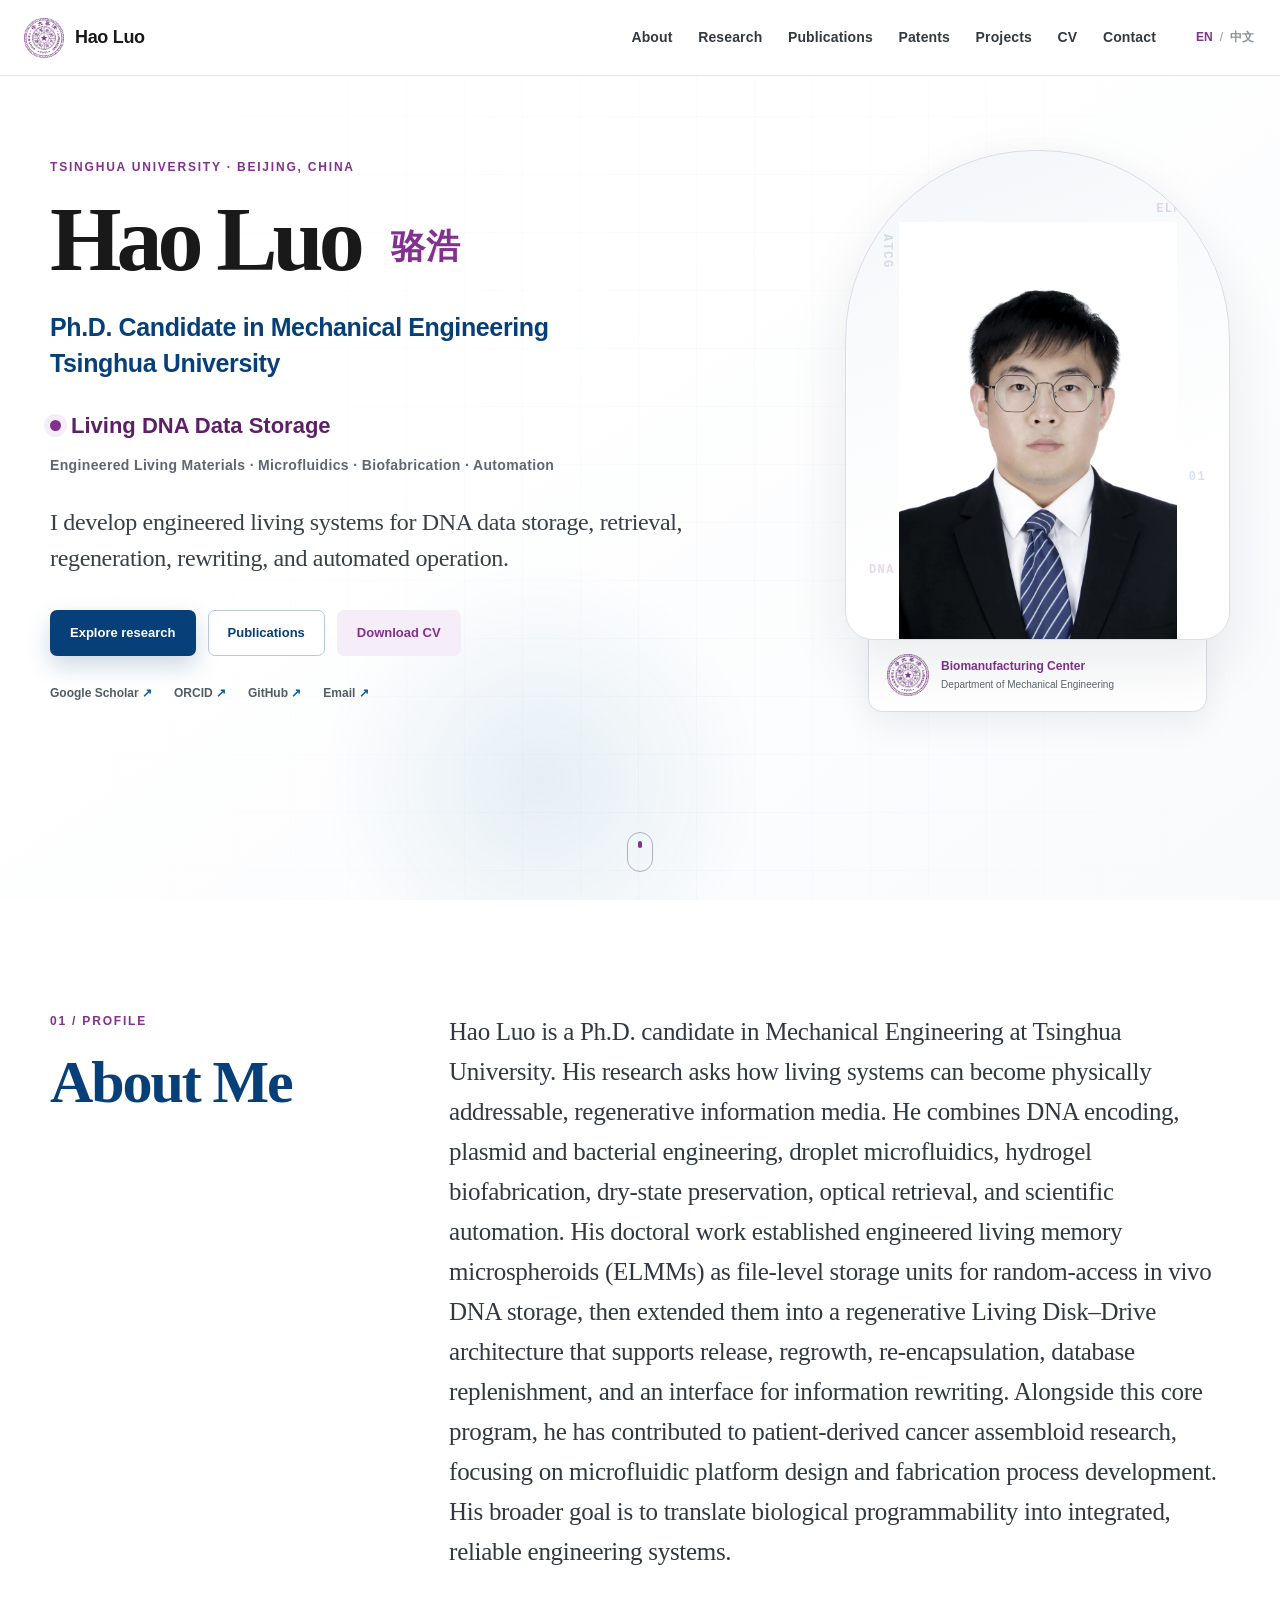
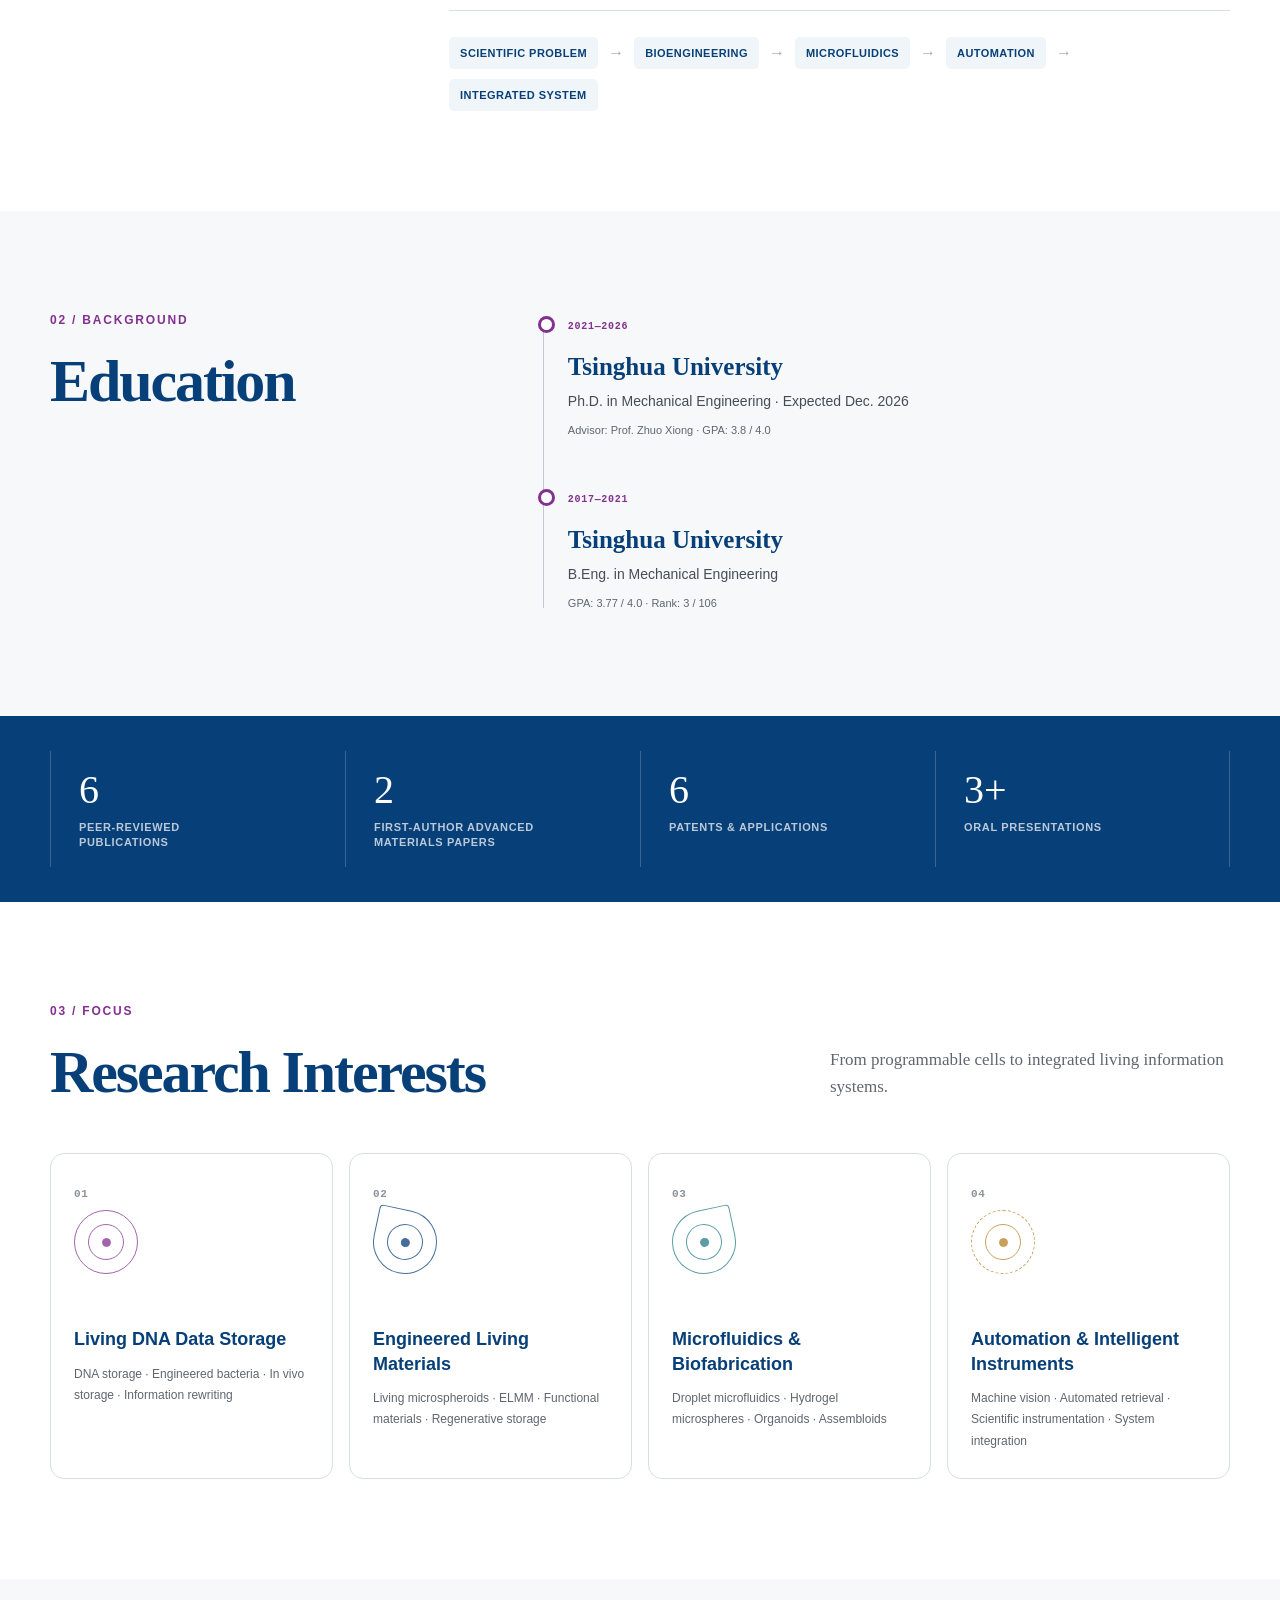
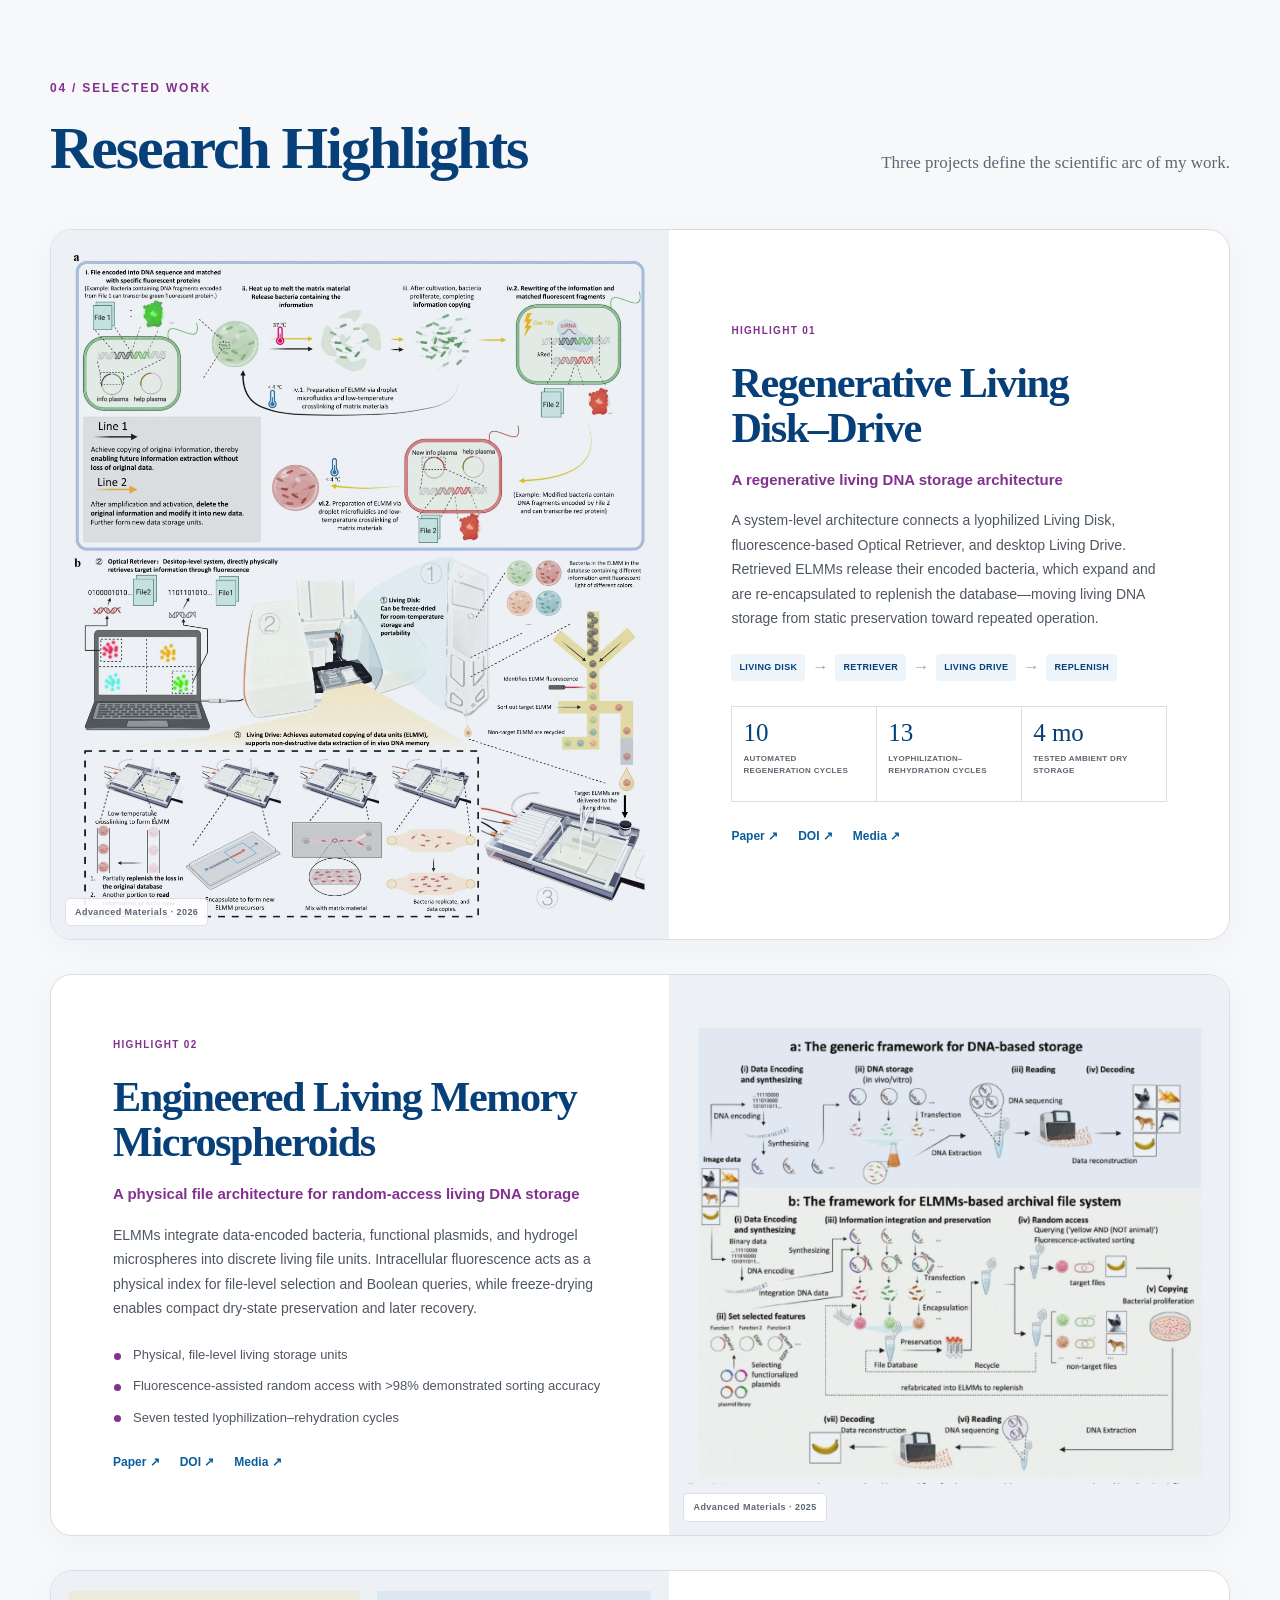
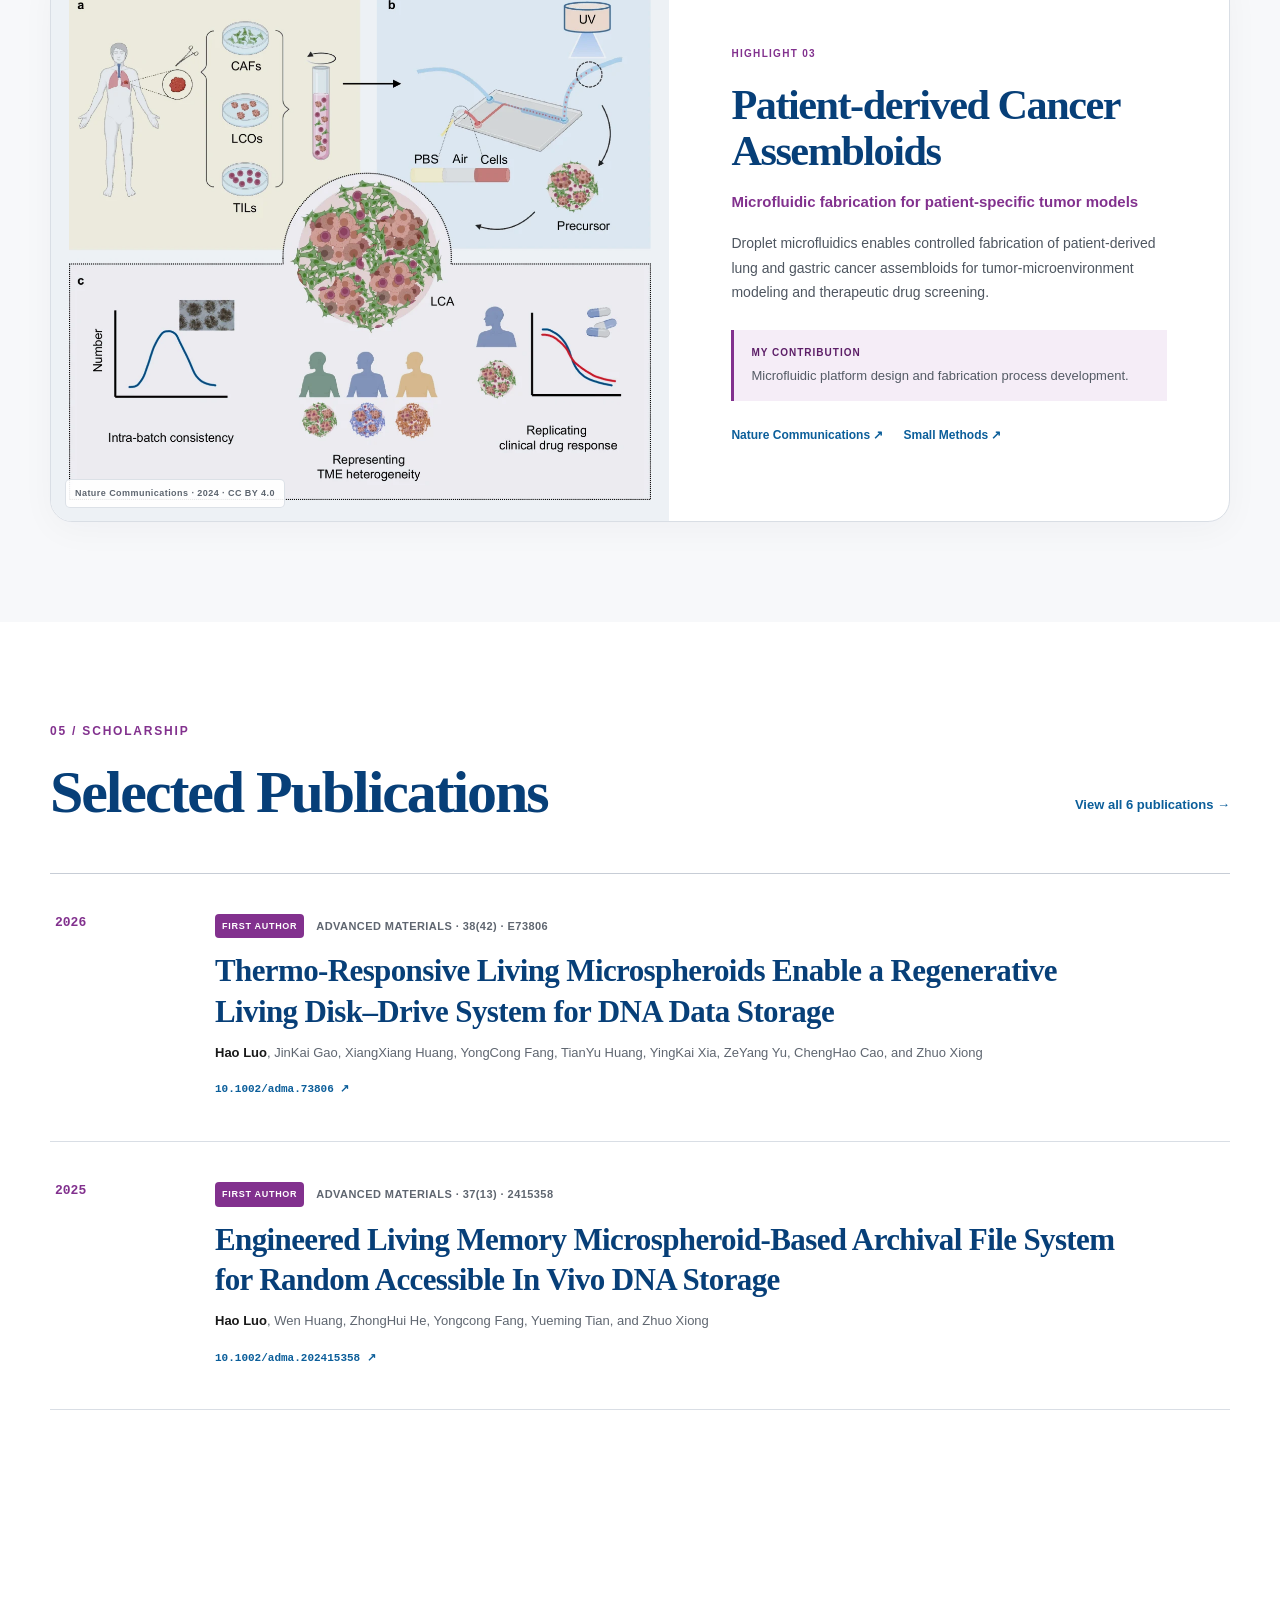
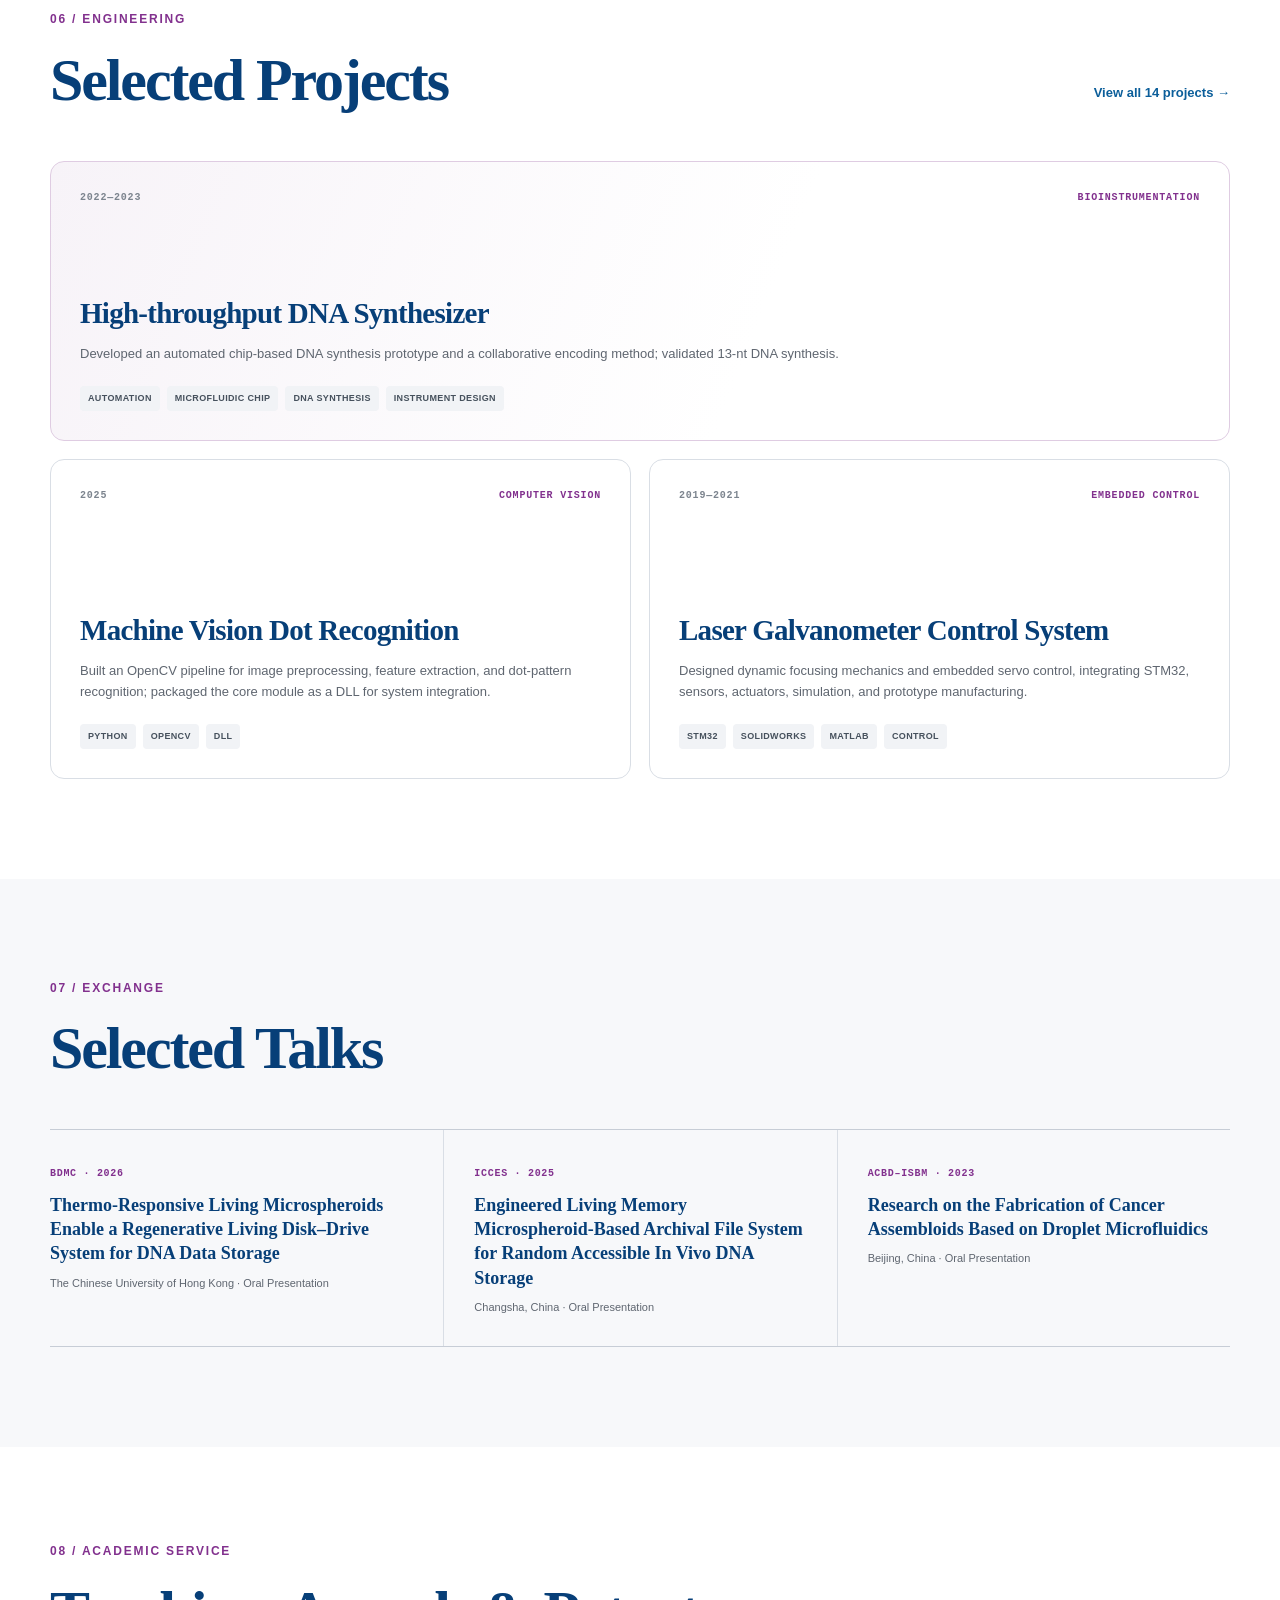
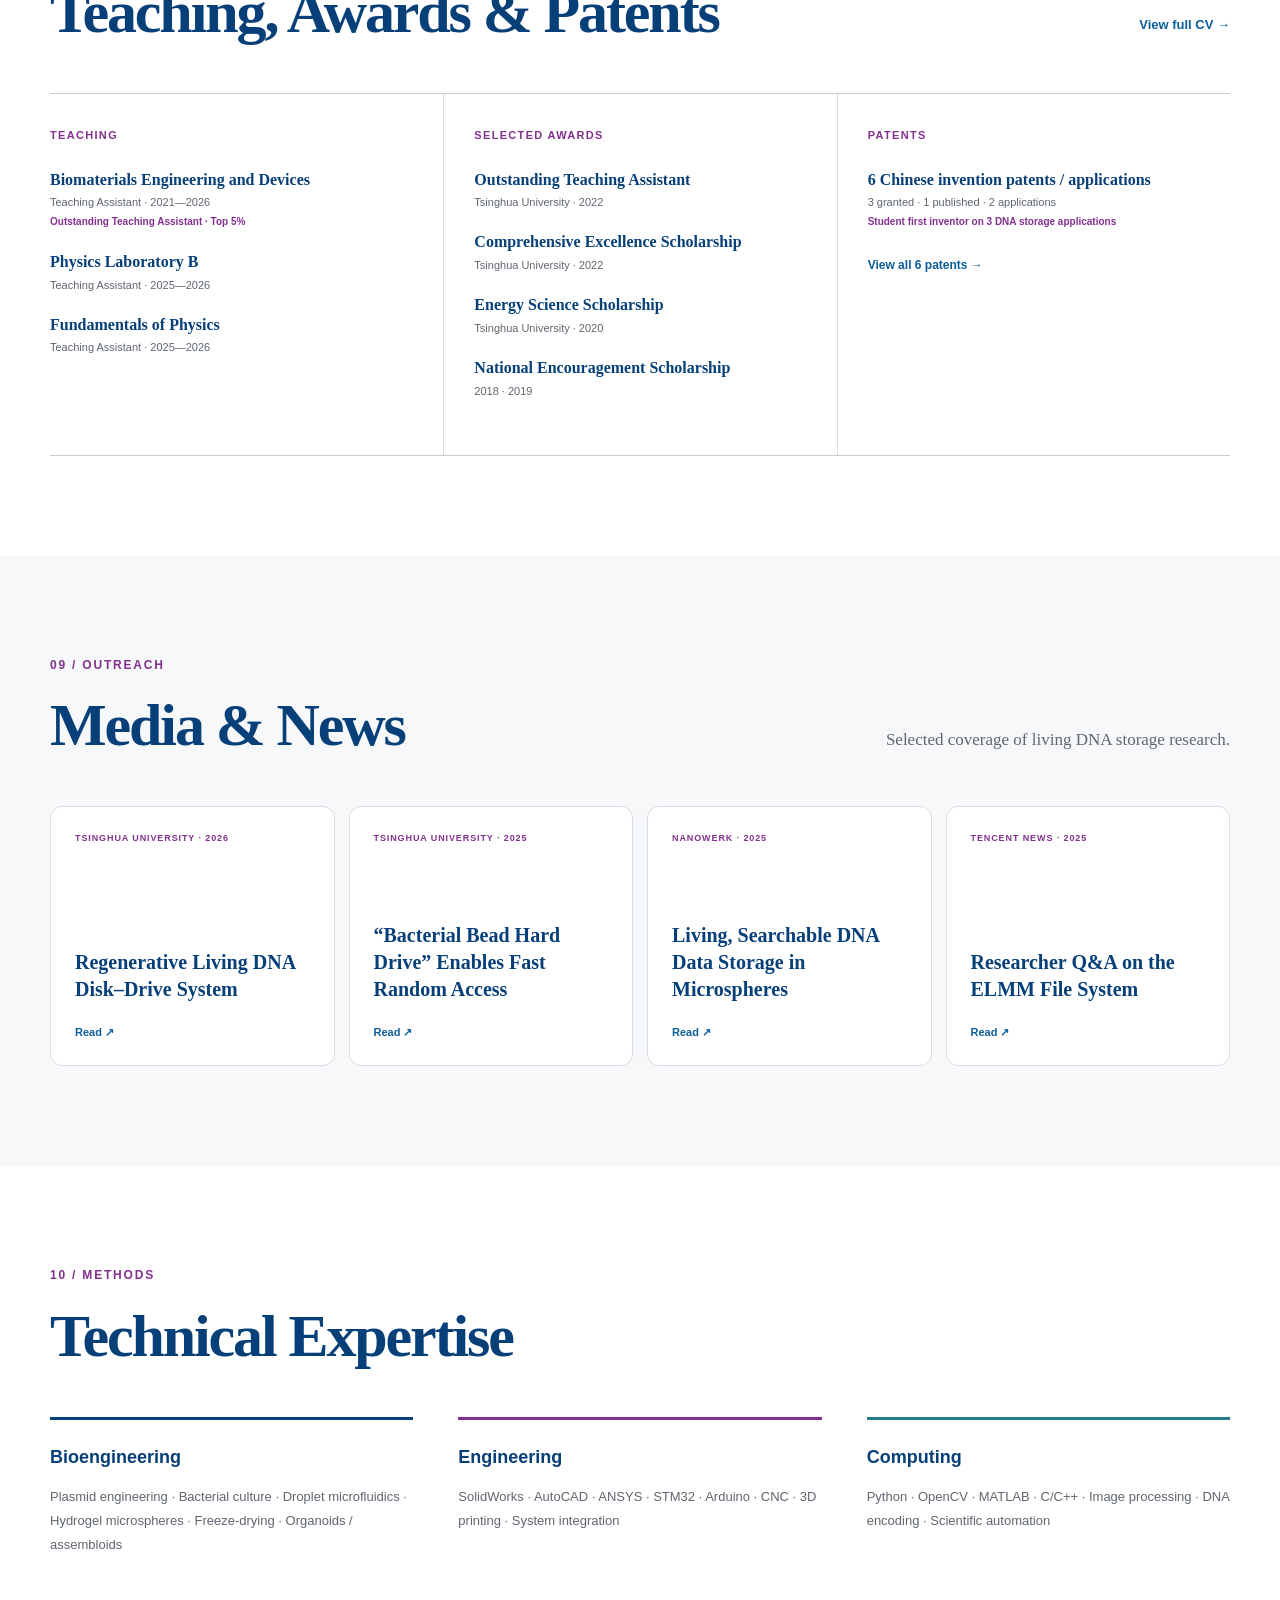
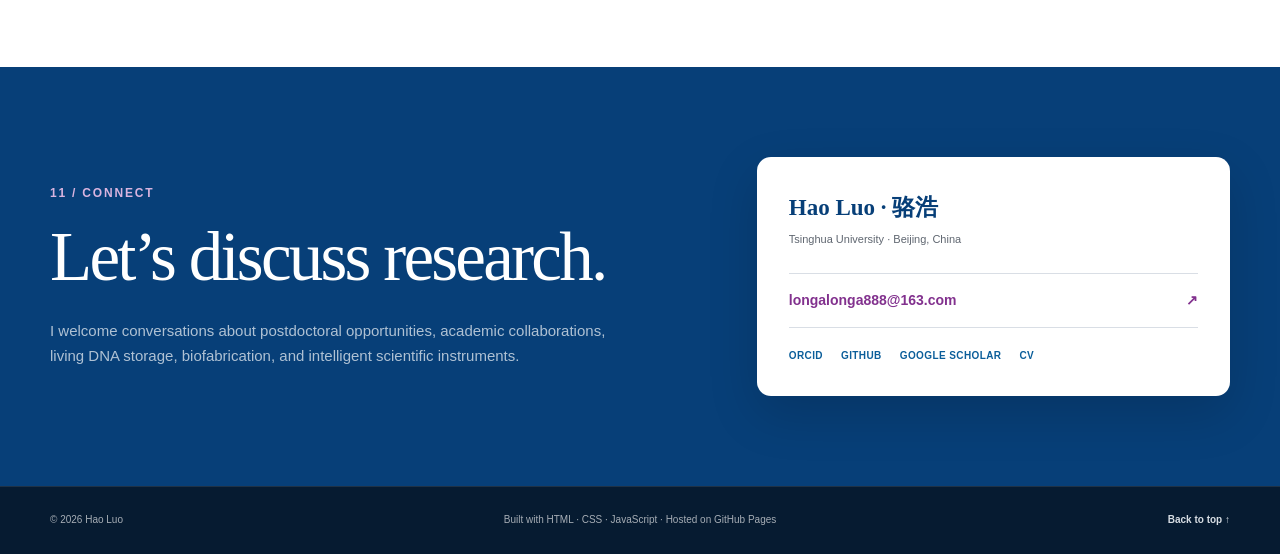
==== commit 2ce82db3: "Update profile portrait" ====
--- a/index.html
+++ b/index.html
@@ -23,7 +23,7 @@
     "name": "Hao Luo",
     "alternateName": "骆浩",
     "url": "https://charlie-99-max.github.io/",
-    "image": "https://charlie-99-max.github.io/assets/images/hao-luo.png",
+    "image": "https://charlie-99-max.github.io/assets/images/hao-luo.webp",
     "jobTitle": "Ph.D. Candidate in Mechanical Engineering",
     "affiliation": {"@type": "CollegeOrUniversity", "name": "Tsinghua University"},
     "email": "mailto:longalonga888@163.com",
@@ -96,7 +96,7 @@
             <div class="portrait-backdrop" aria-hidden="true">
               <span>ATCG</span><span>ELMM</span><span>01</span><span>DNA</span>
             </div>
-            <img src="assets/images/hao-luo.png" alt="Formal portrait of Hao Luo" width="255" height="350" fetchpriority="high">
+            <img src="assets/images/hao-luo.webp" alt="Formal portrait of Hao Luo" width="800" height="1200" fetchpriority="high">
           </div>
           <div class="hero-caption">
             <img src="assets/images/tsinghua-seal.png" alt="" width="44" height="44">
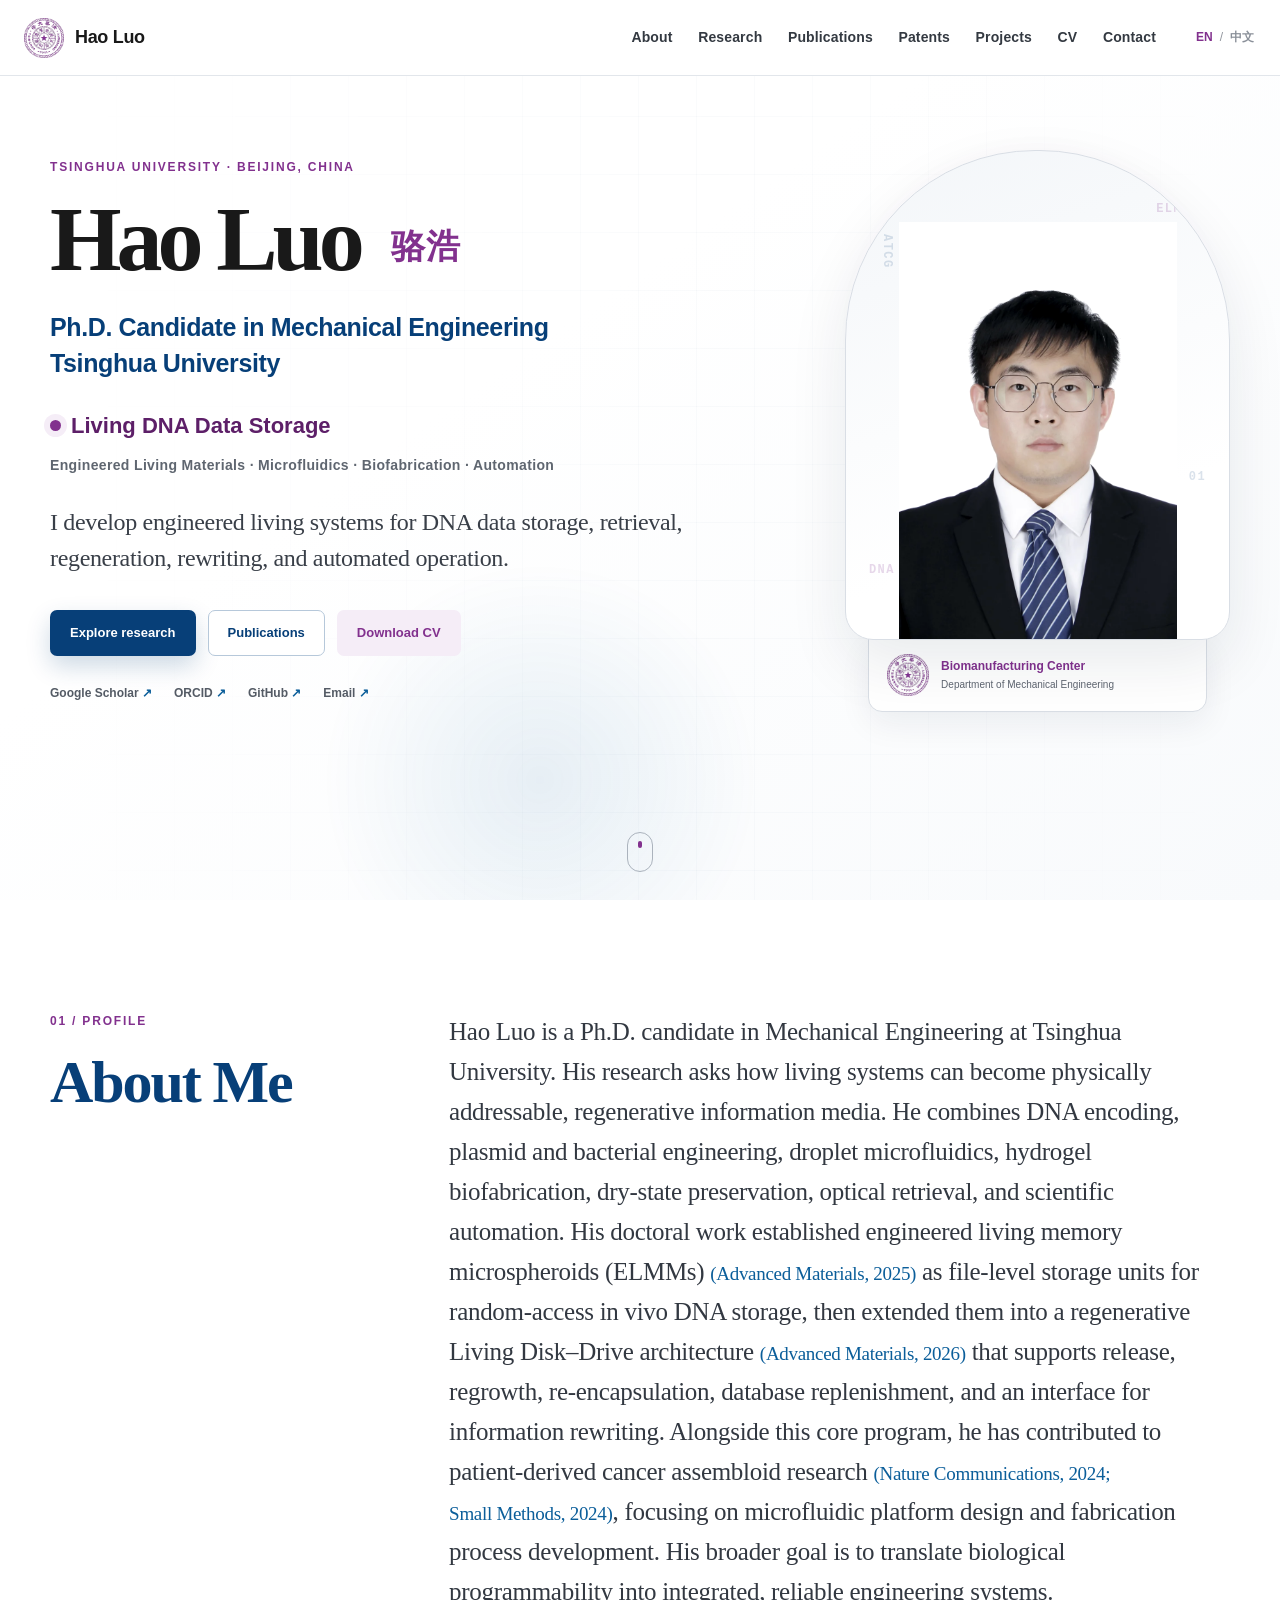
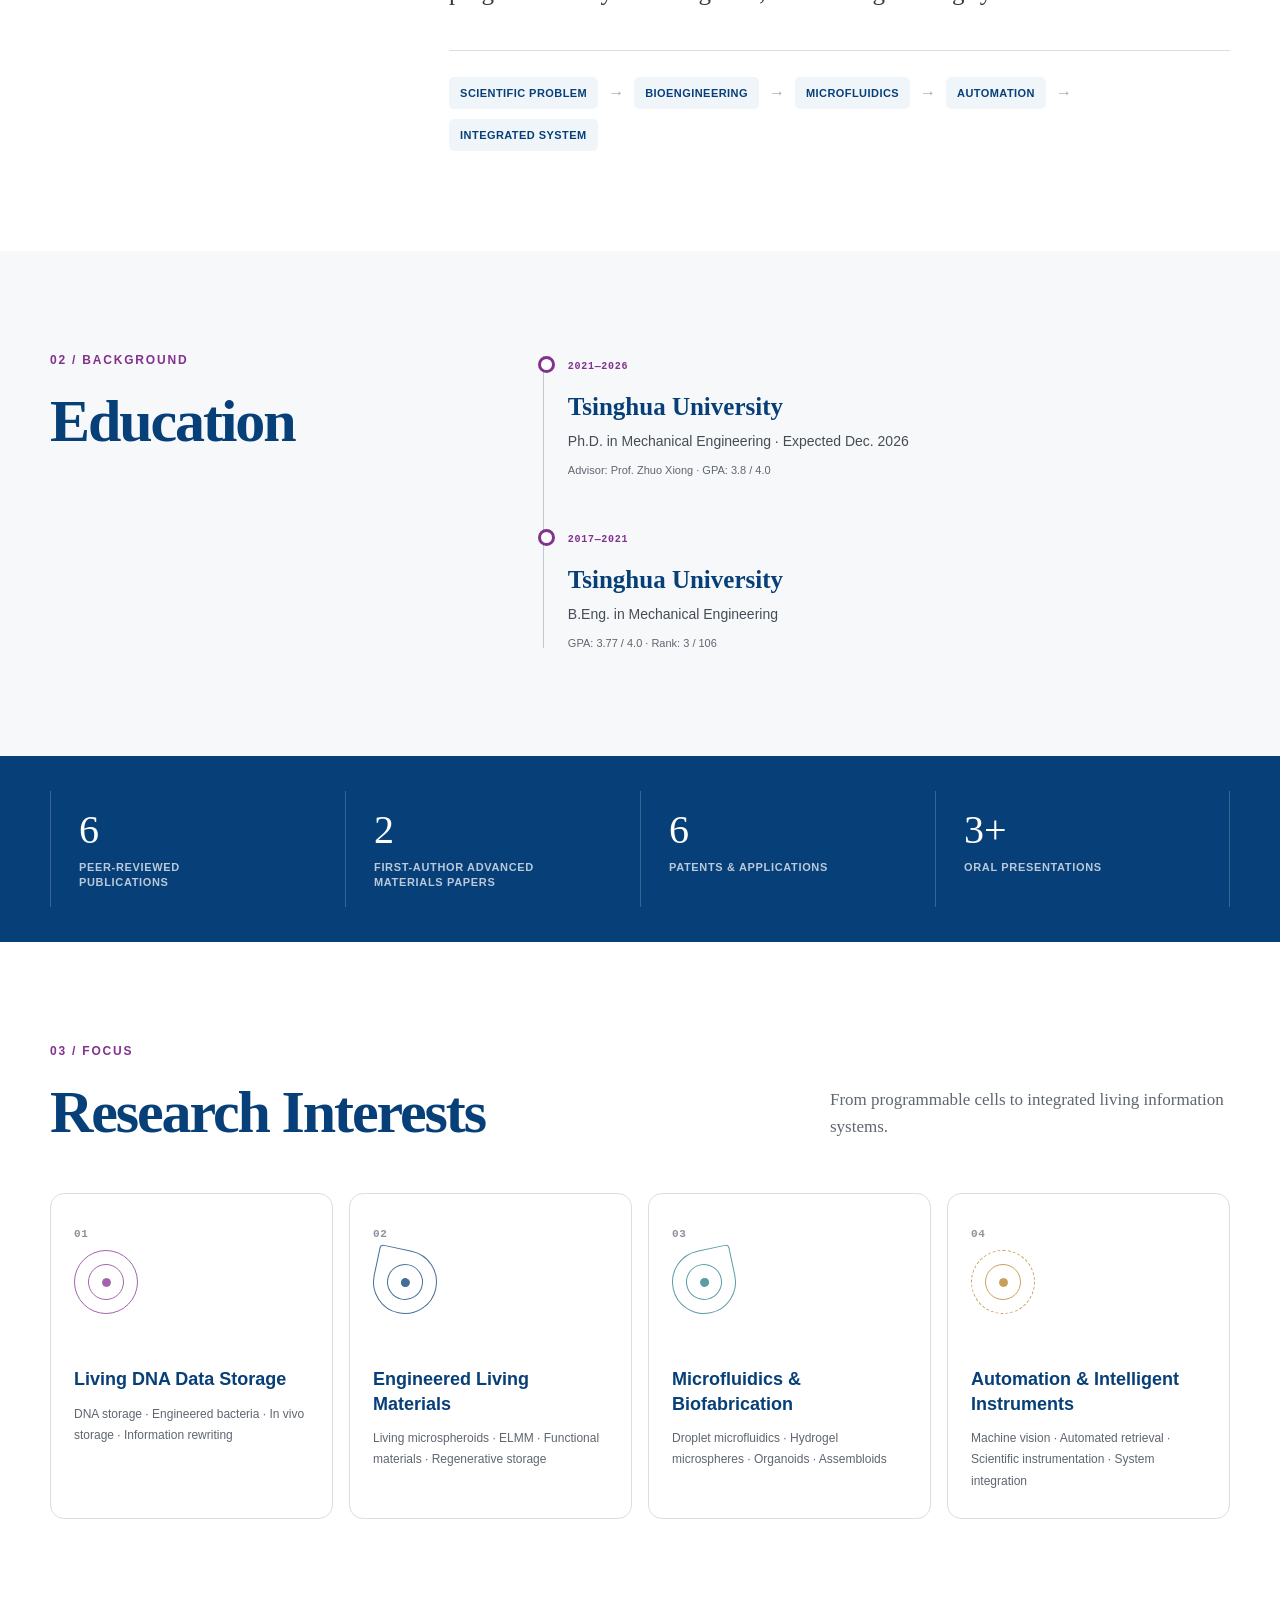
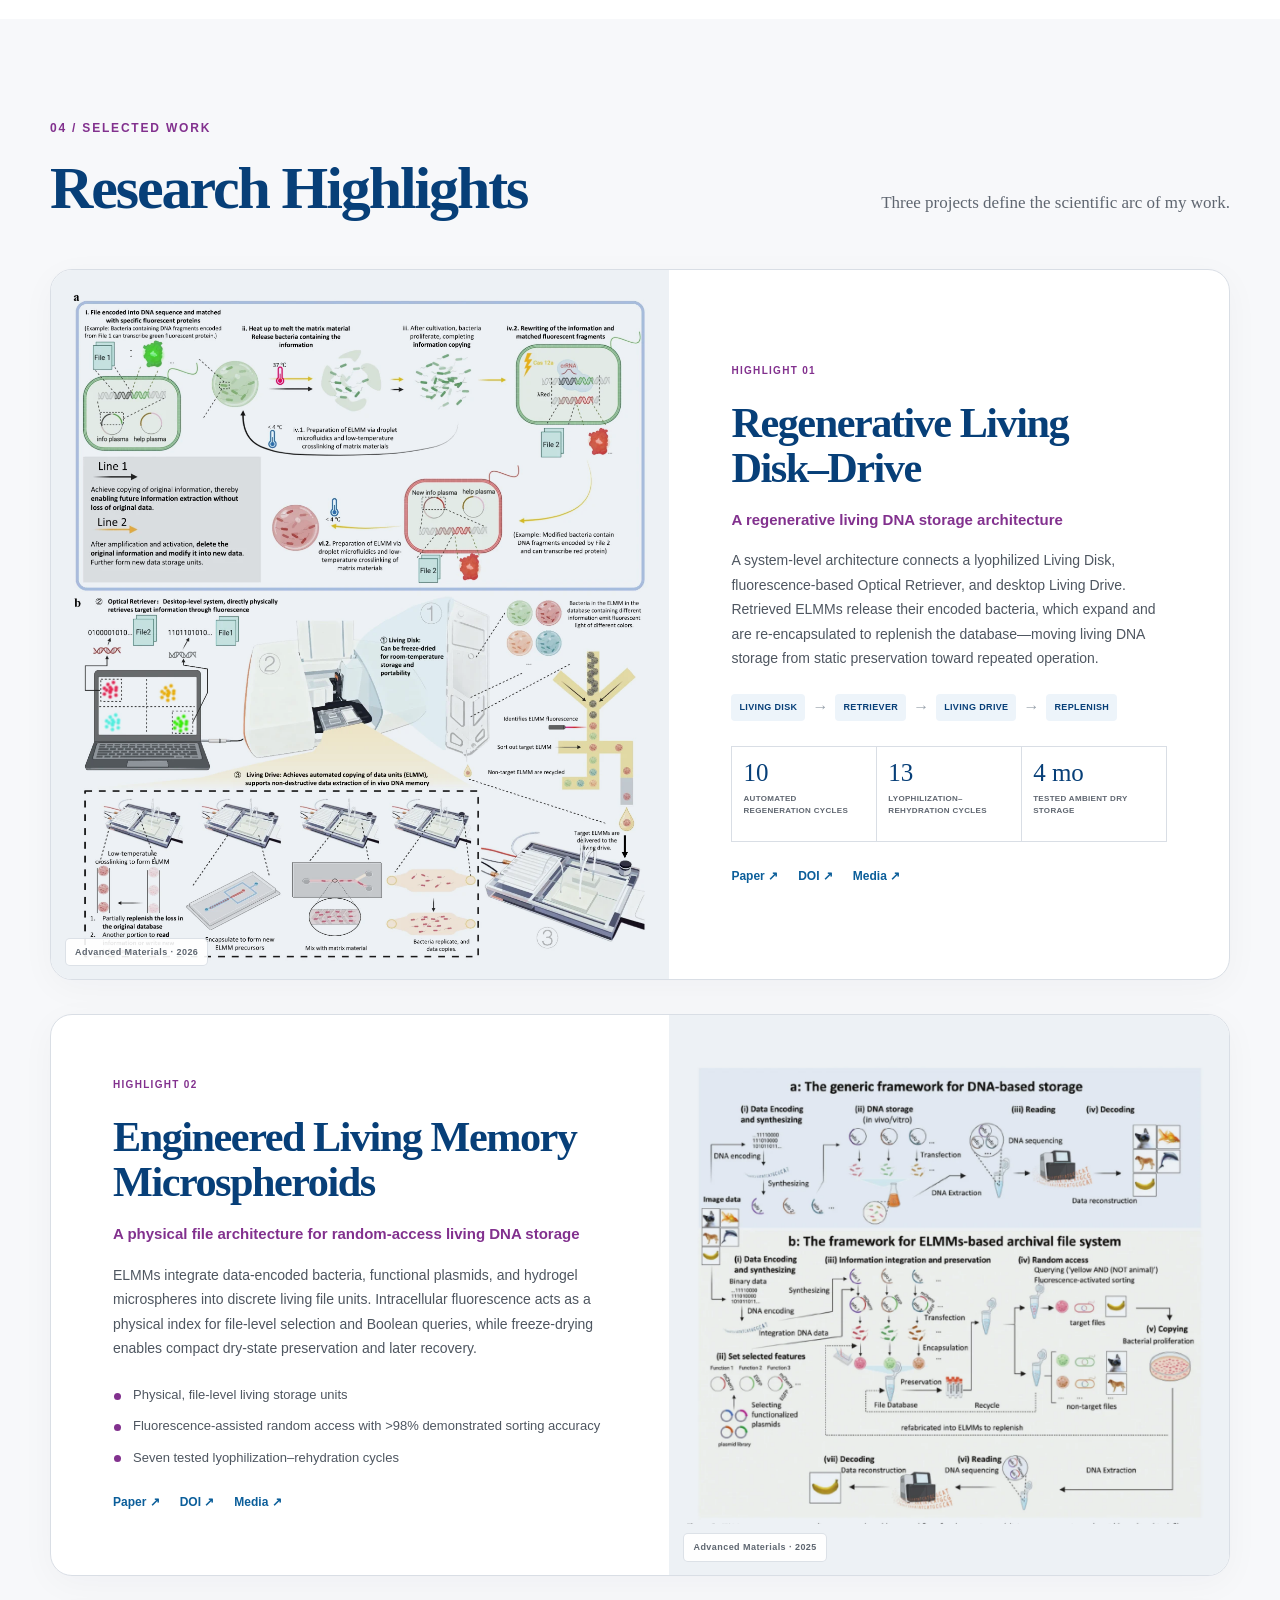
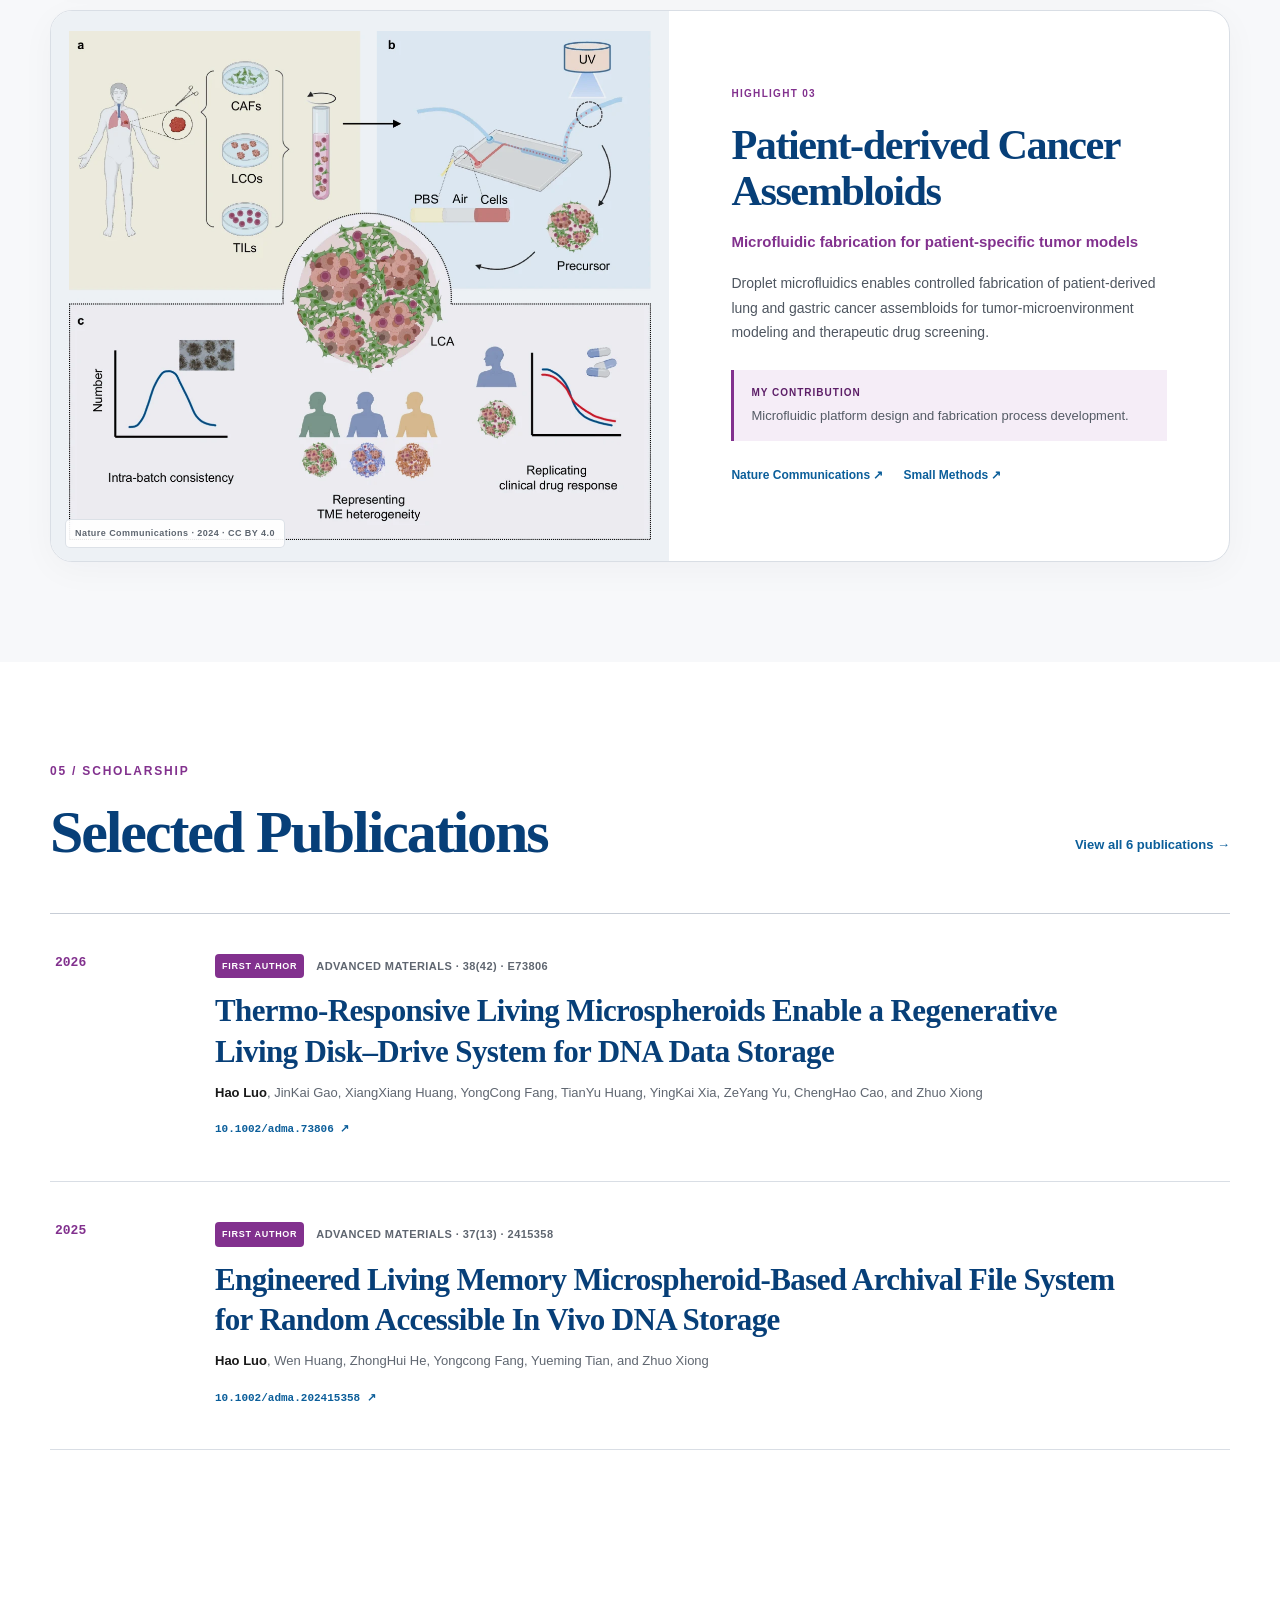
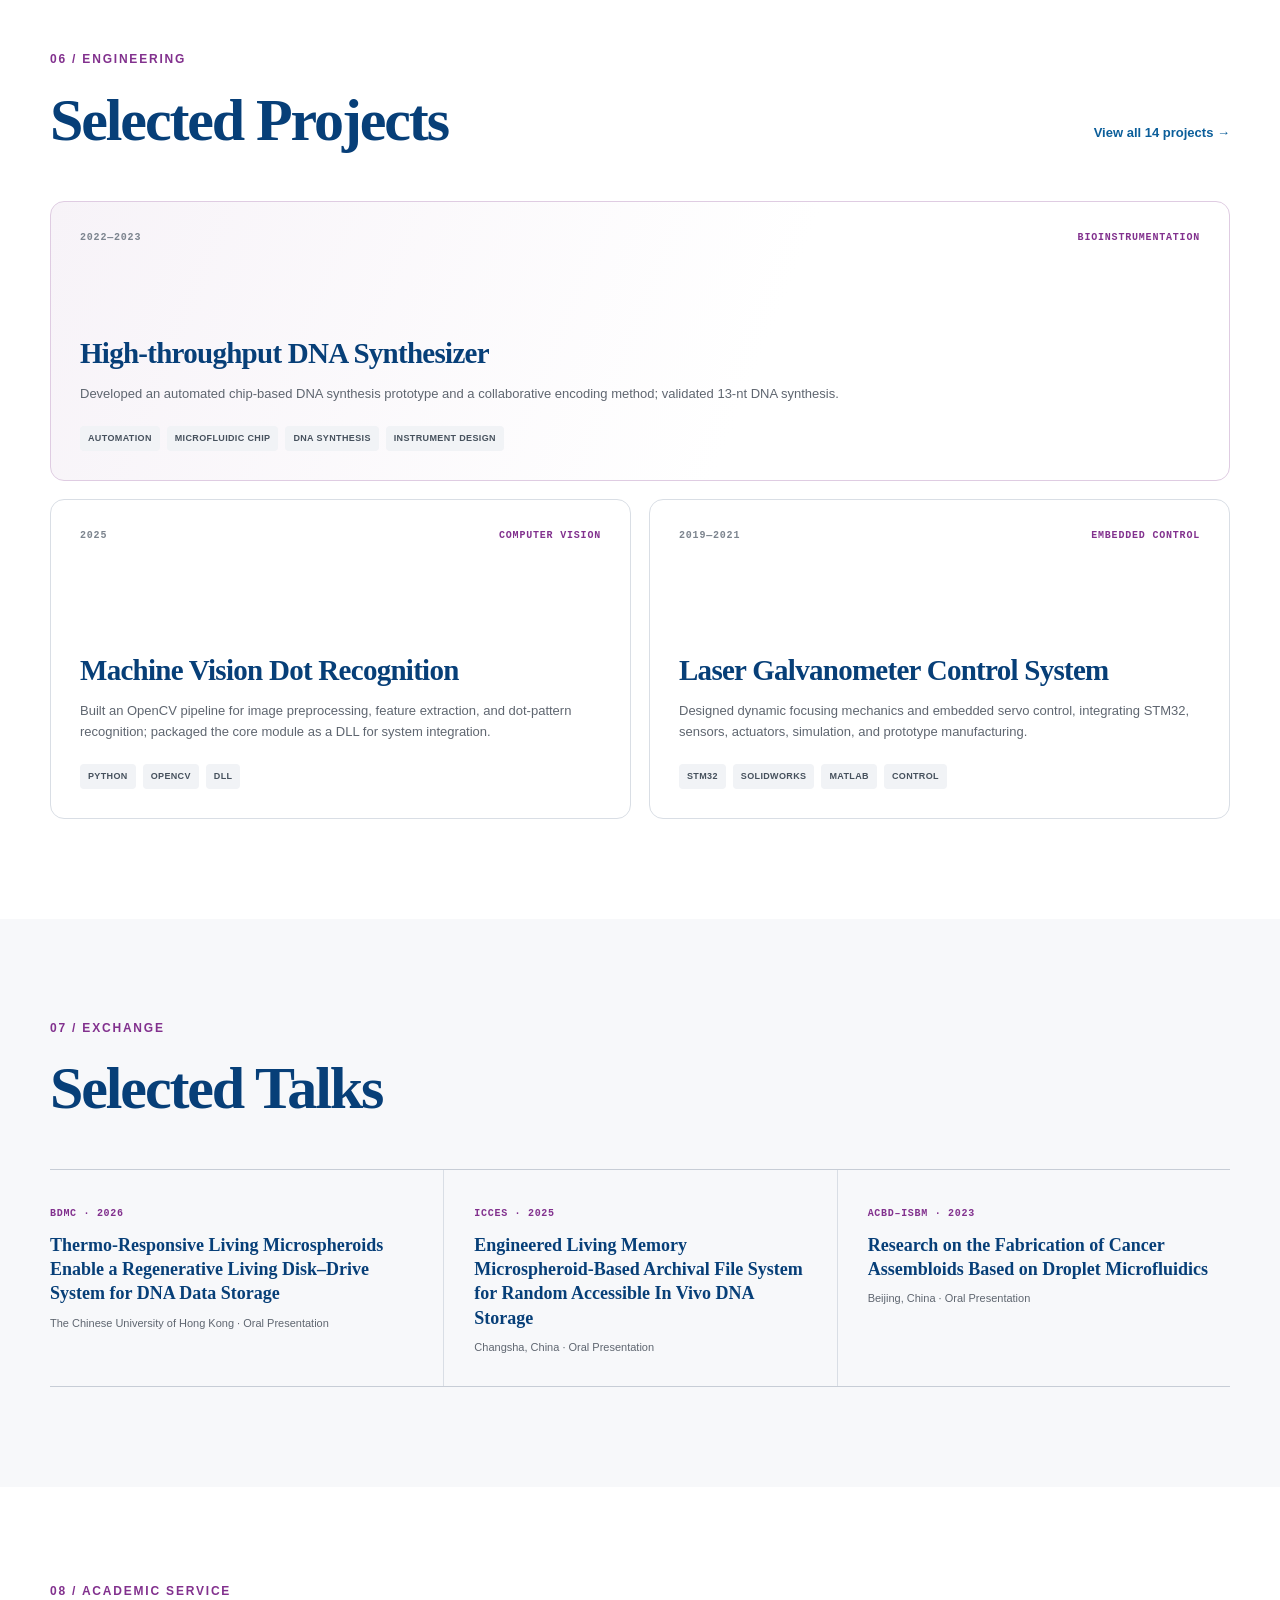
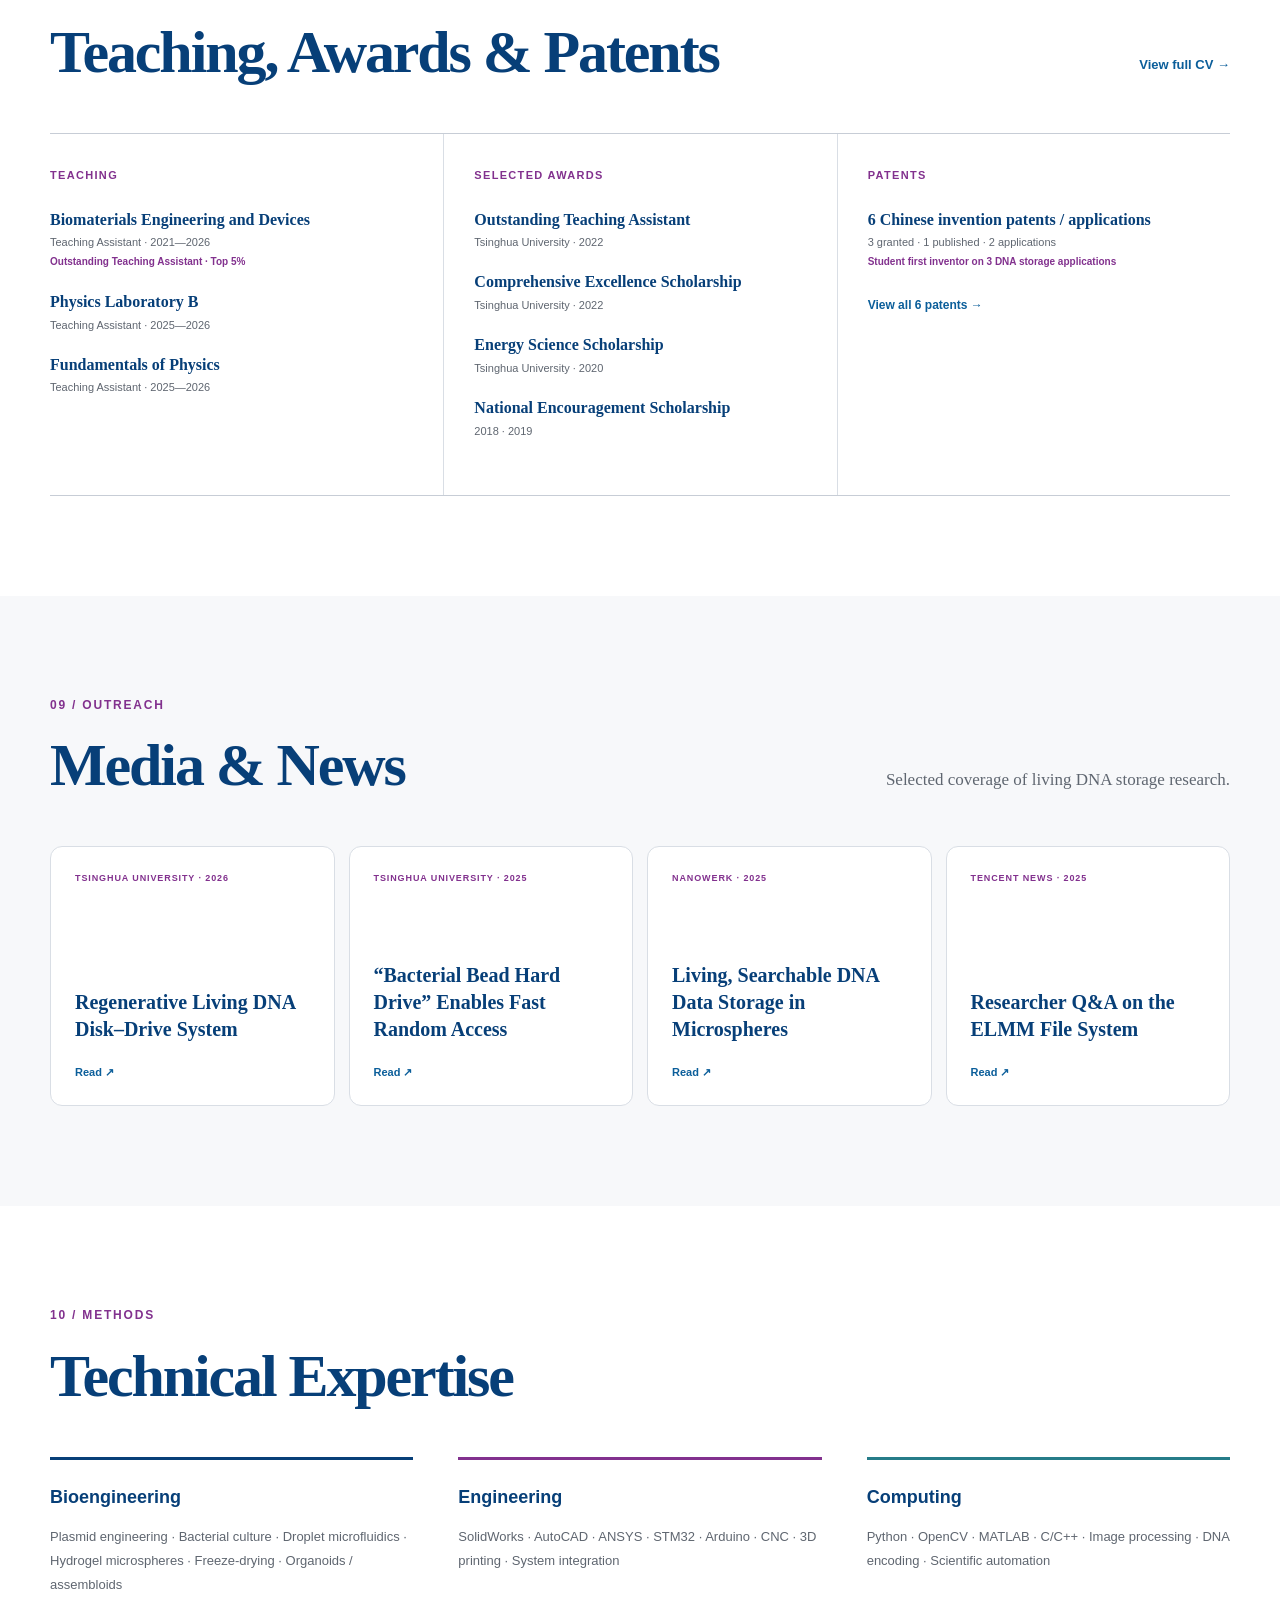
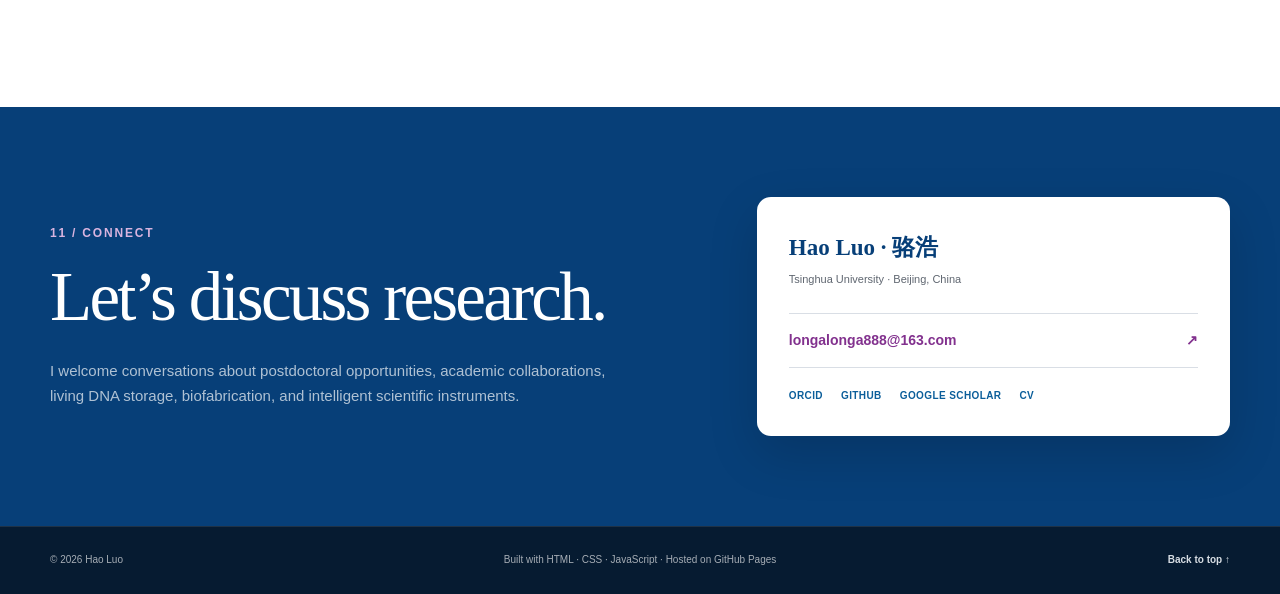
==== commit ed794035: "Add publication citations to profile" ====
--- a/index.html
+++ b/index.html
@@ -114,7 +114,8 @@
           <h2 id="about-title" data-i18n="aboutTitle">About Me</h2>
         </div>
         <div class="about-copy reveal" data-delay="80">
-          <p data-copy="aboutText">Hao Luo is a Ph.D. candidate in Mechanical Engineering at Tsinghua University. His research asks how living systems can become physically addressable, regenerative information media. He combines DNA encoding, plasmid and bacterial engineering, droplet microfluidics, hydrogel biofabrication, dry-state preservation, optical retrieval, and scientific automation. His doctoral work established engineered living memory microspheroids (ELMMs) as file-level storage units for random-access in vivo DNA storage, then extended them into a regenerative Living Disk–Drive architecture that supports release, regrowth, re-encapsulation, database replenishment, and an interface for information rewriting. Alongside this core program, he has contributed to patient-derived cancer assembloid research, focusing on microfluidic platform design and fabrication process development. His broader goal is to translate biological programmability into integrated, reliable engineering systems.</p>
+          <p data-lang-only="en">Hao Luo is a Ph.D. candidate in Mechanical Engineering at Tsinghua University. His research asks how living systems can become physically addressable, regenerative information media. He combines DNA encoding, plasmid and bacterial engineering, droplet microfluidics, hydrogel biofabrication, dry-state preservation, optical retrieval, and scientific automation. His doctoral work established engineered living memory microspheroids (ELMMs) <span class="about-citation">(<a href="https://doi.org/10.1002/adma.202415358" target="_blank" rel="noopener">Advanced Materials, 2025</a>)</span> as file-level storage units for random-access in vivo DNA storage, then extended them into a regenerative Living Disk–Drive architecture <span class="about-citation">(<a href="https://doi.org/10.1002/adma.73806" target="_blank" rel="noopener">Advanced Materials, 2026</a>)</span> that supports release, regrowth, re-encapsulation, database replenishment, and an interface for information rewriting. Alongside this core program, he has contributed to patient-derived cancer assembloid research <span class="about-citation">(<a href="https://doi.org/10.1038/s41467-024-47737-z" target="_blank" rel="noopener">Nature Communications, 2024</a>; <a href="https://doi.org/10.1002/smtd.202400204" target="_blank" rel="noopener">Small Methods, 2024</a>)</span>, focusing on microfluidic platform design and fabrication process development. His broader goal is to translate biological programmability into integrated, reliable engineering systems.</p>
+          <p data-lang-only="zh" lang="zh-CN" hidden>骆浩是清华大学机械工程博士研究生，研究核心是如何将活体系统转化为可物理寻址、可再生的信息介质。他将 DNA 编码、质粒与工程菌设计、液滴微流控、水凝胶生物制造、干态保存、光学检索与科研自动化贯通起来。博士期间，他建立了工程化活体记忆微球（ELMM）<span class="about-citation">（<a href="https://doi.org/10.1002/adma.202415358" target="_blank" rel="noopener">Advanced Materials, 2025</a>）</span>这一文件级存储单元，实现活体 DNA 数据的随机访问；进一步发展出可再生 Living Disk–Drive 架构<span class="about-citation">（<a href="https://doi.org/10.1002/adma.73806" target="_blank" rel="noopener">Advanced Materials, 2026</a>）</span>，支持释放、扩增、再封装、数据库补库与信息改写接口。除核心方向外，他还参与患者来源肿瘤类组装体研究<span class="about-citation">（<a href="https://doi.org/10.1038/s41467-024-47737-z" target="_blank" rel="noopener">Nature Communications, 2024</a>；<a href="https://doi.org/10.1002/smtd.202400204" target="_blank" rel="noopener">Small Methods, 2024</a>）</span>，主要负责微流控平台设计与制造工艺开发。他的长期目标是将生物可编程性转化为可靠的一体化工程系统。</p>
           <div class="research-chain" aria-label="Research approach">
             <span data-i18n="chainProblem">Scientific problem</span><i>→</i>
             <span data-i18n="chainBio">Bioengineering</span><i>→</i>
--- a/css/style.css
+++ b/css/style.css
@@ -130,6 +130,9 @@
 .section-heading-row { display: flex; align-items: end; justify-content: space-between; gap: 40px; margin-bottom: 48px; }
 .section-intro { max-width: 400px; margin: 0 0 5px; color: var(--muted); font-family: Georgia, "Times New Roman", serif; font-size: 17px; line-height: 1.55; }
 .about-copy > p { margin: 0; color: #323841; font-family: Georgia, "Times New Roman", "Noto Serif SC", serif; font-size: clamp(19px, 2.15vw, 25px); line-height: 1.6; letter-spacing: -.012em; }
+.about-citation { color: var(--link); font-size: .76em; }
+.about-citation a { white-space: nowrap; }
+.about-citation a:hover { text-decoration: underline; text-underline-offset: 3px; }
 .research-chain { display: flex; flex-wrap: wrap; align-items: center; gap: 10px; margin-top: 38px; padding-top: 26px; border-top: 1px solid var(--line); }
 .research-chain span { padding: 7px 11px; color: var(--blue); background: #f0f5fa; border-radius: 5px; font-size: 11px; font-weight: 730; letter-spacing: .04em; text-transform: uppercase; }
 .research-chain i { color: #a2a9b2; font-style: normal; }
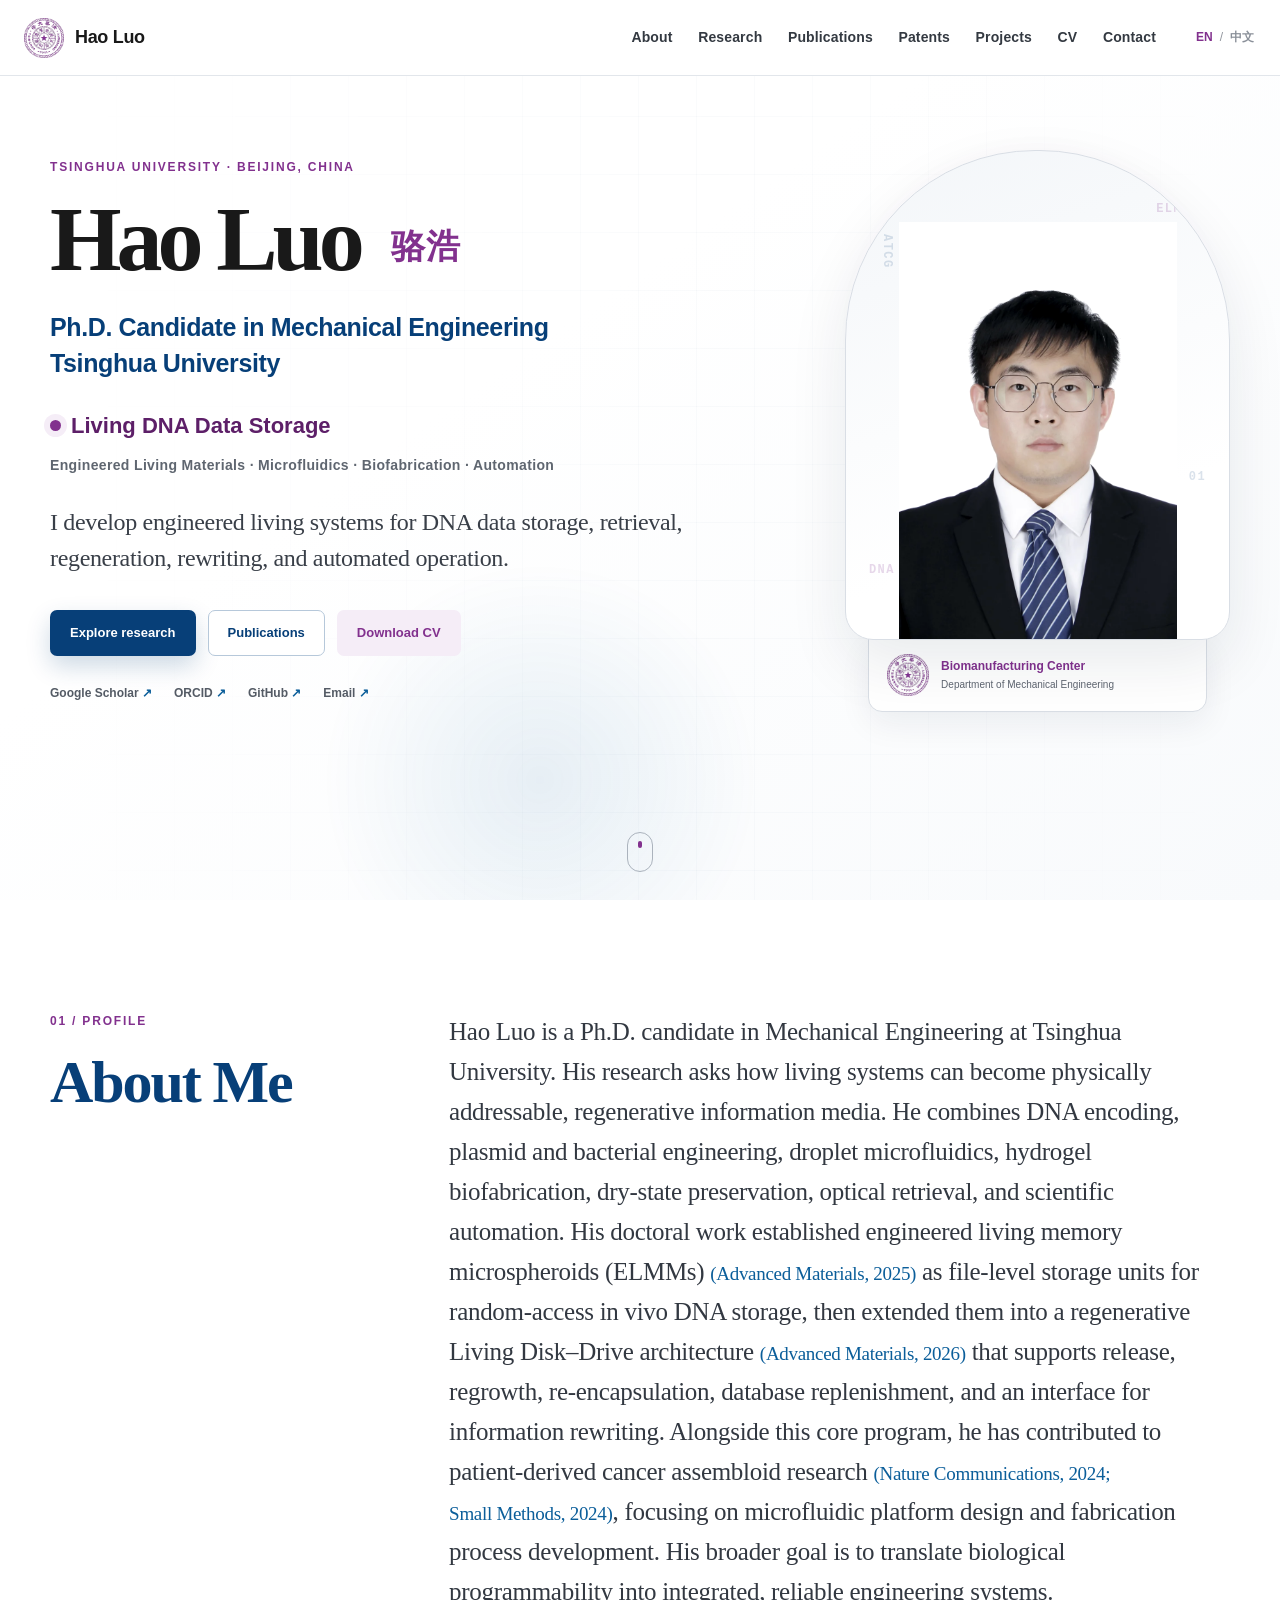
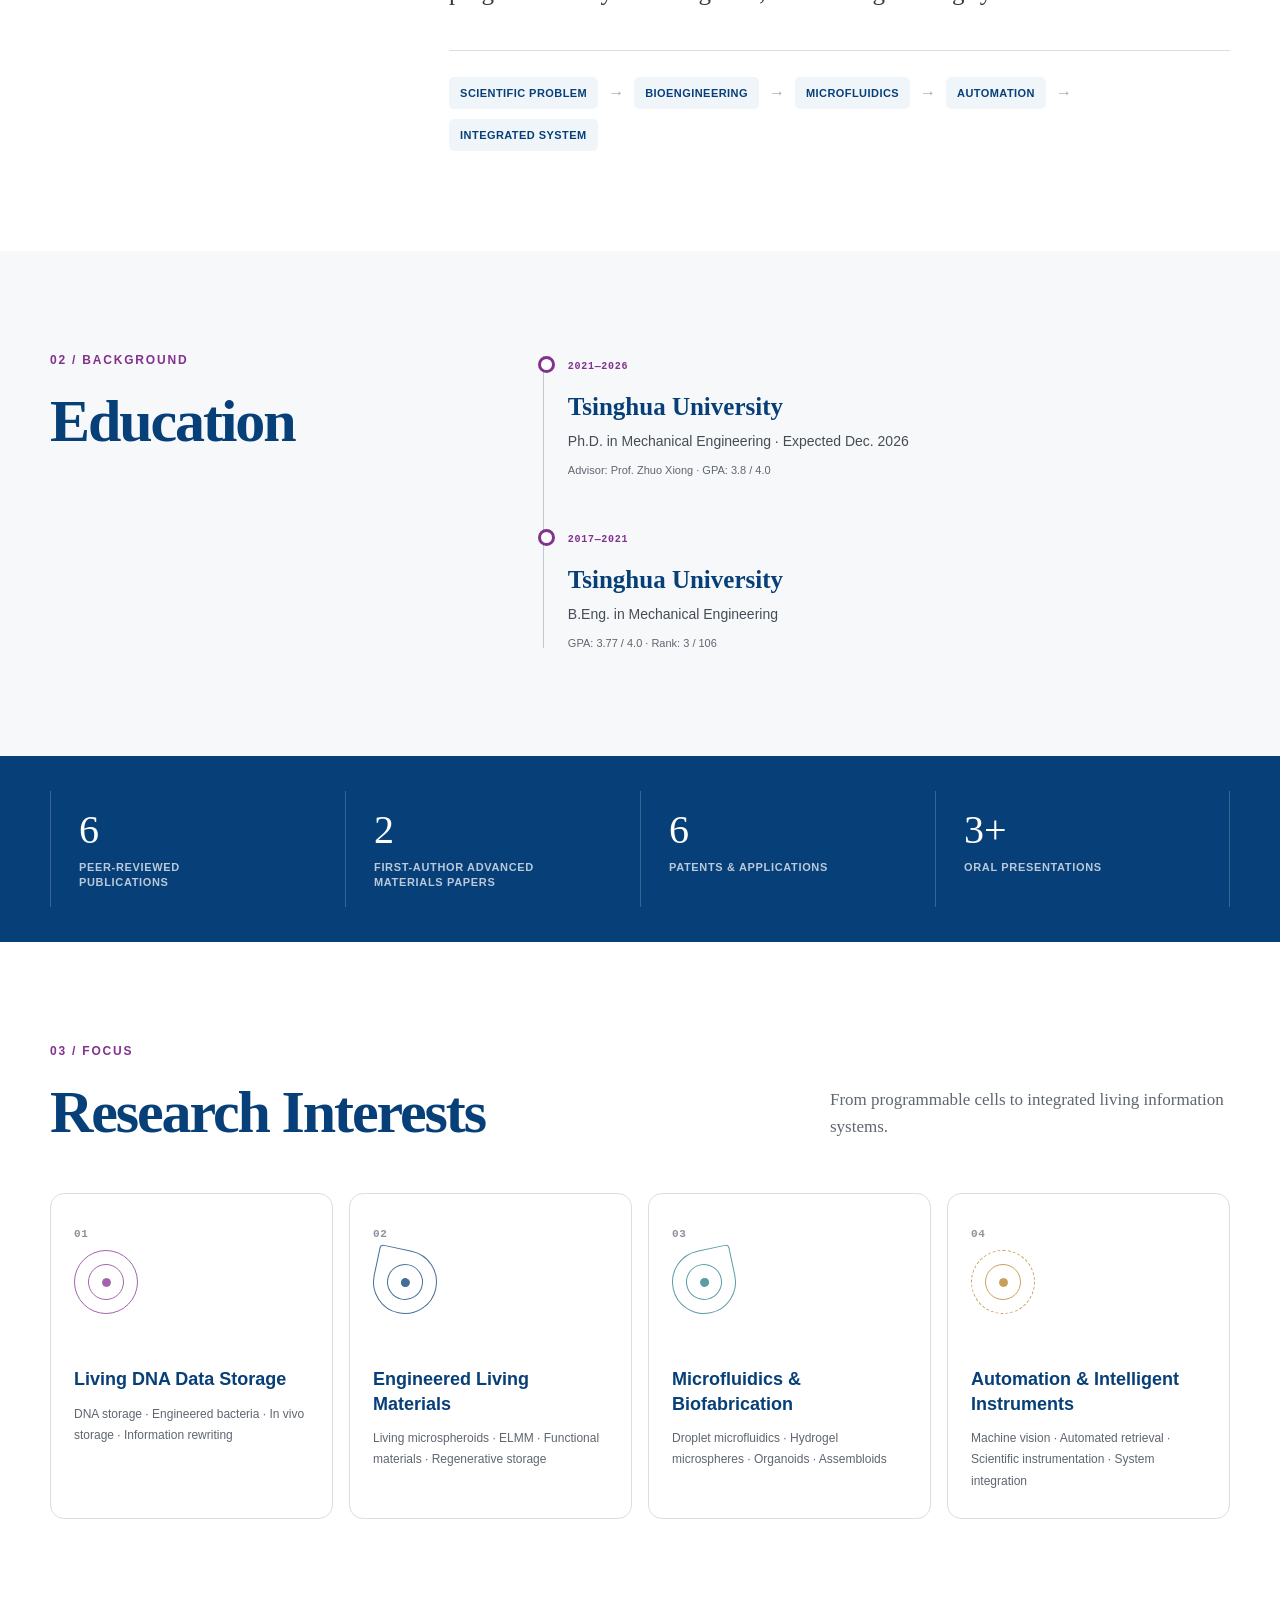
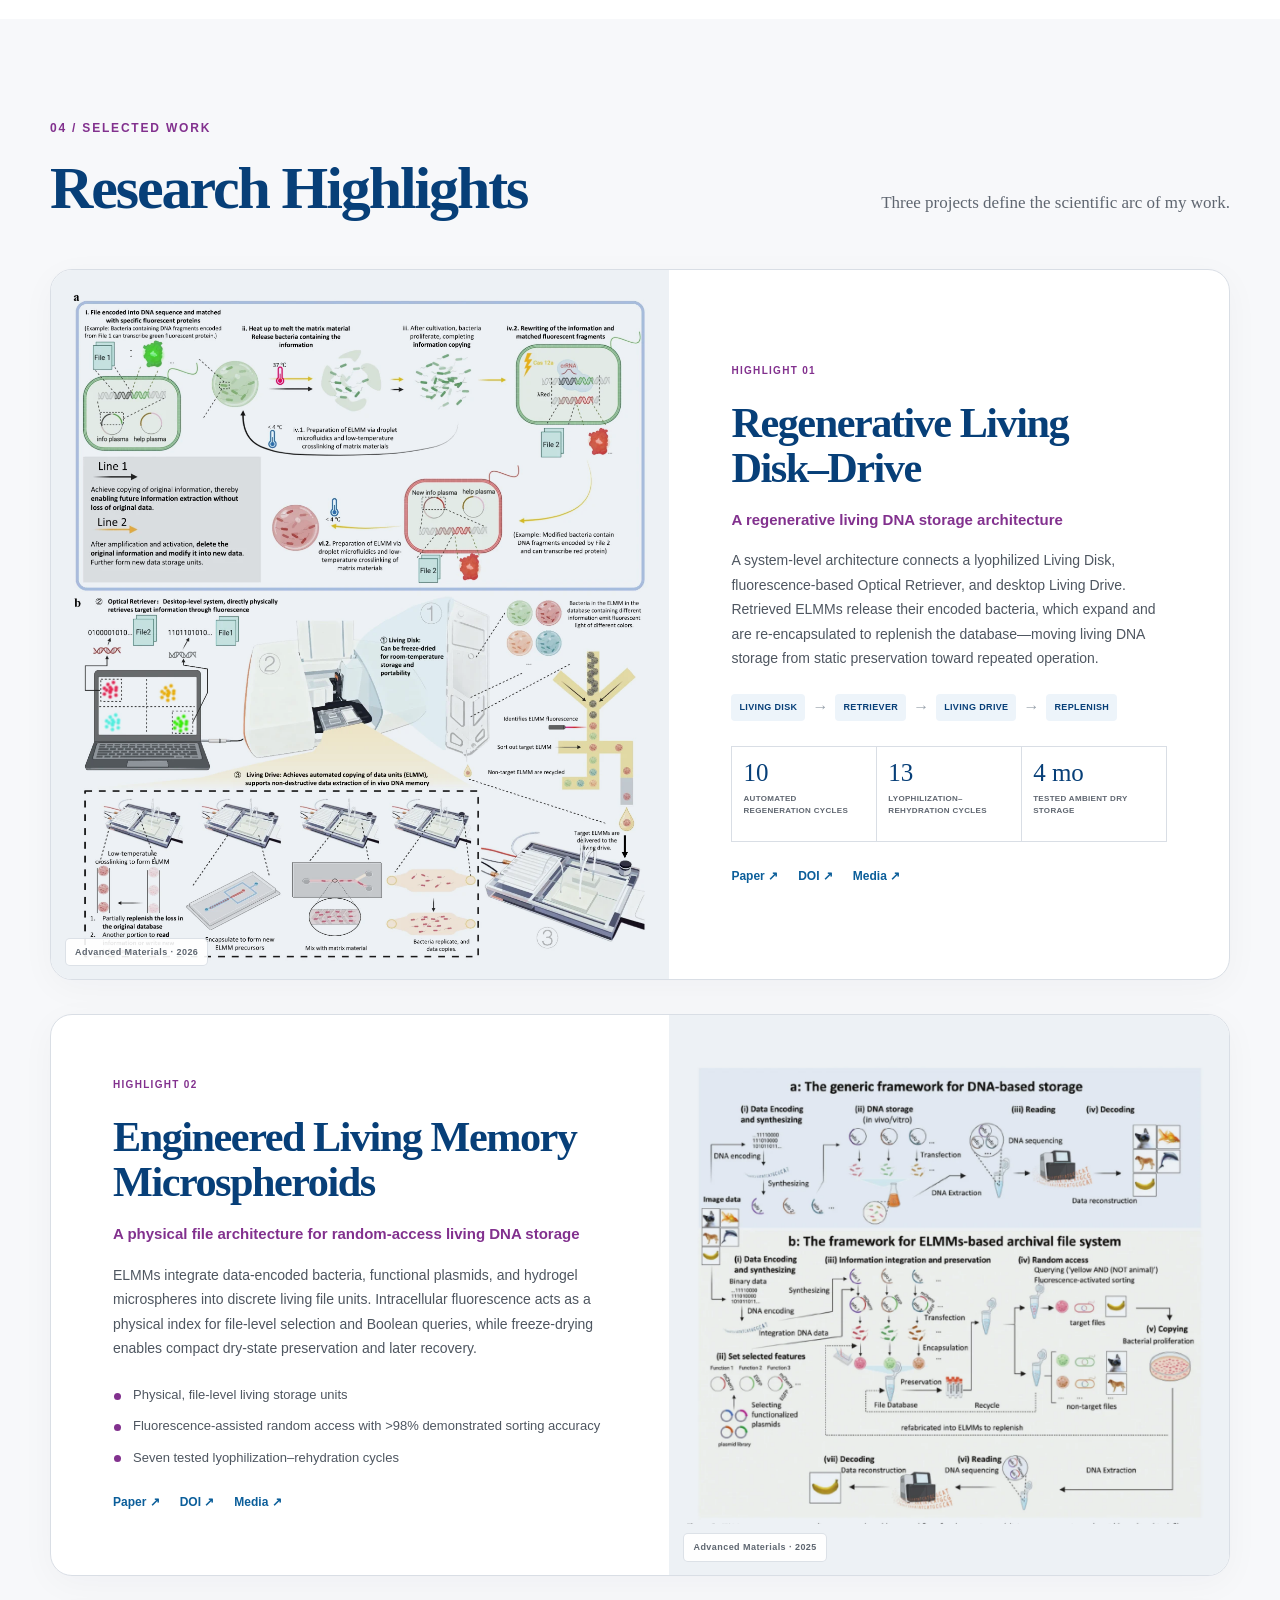
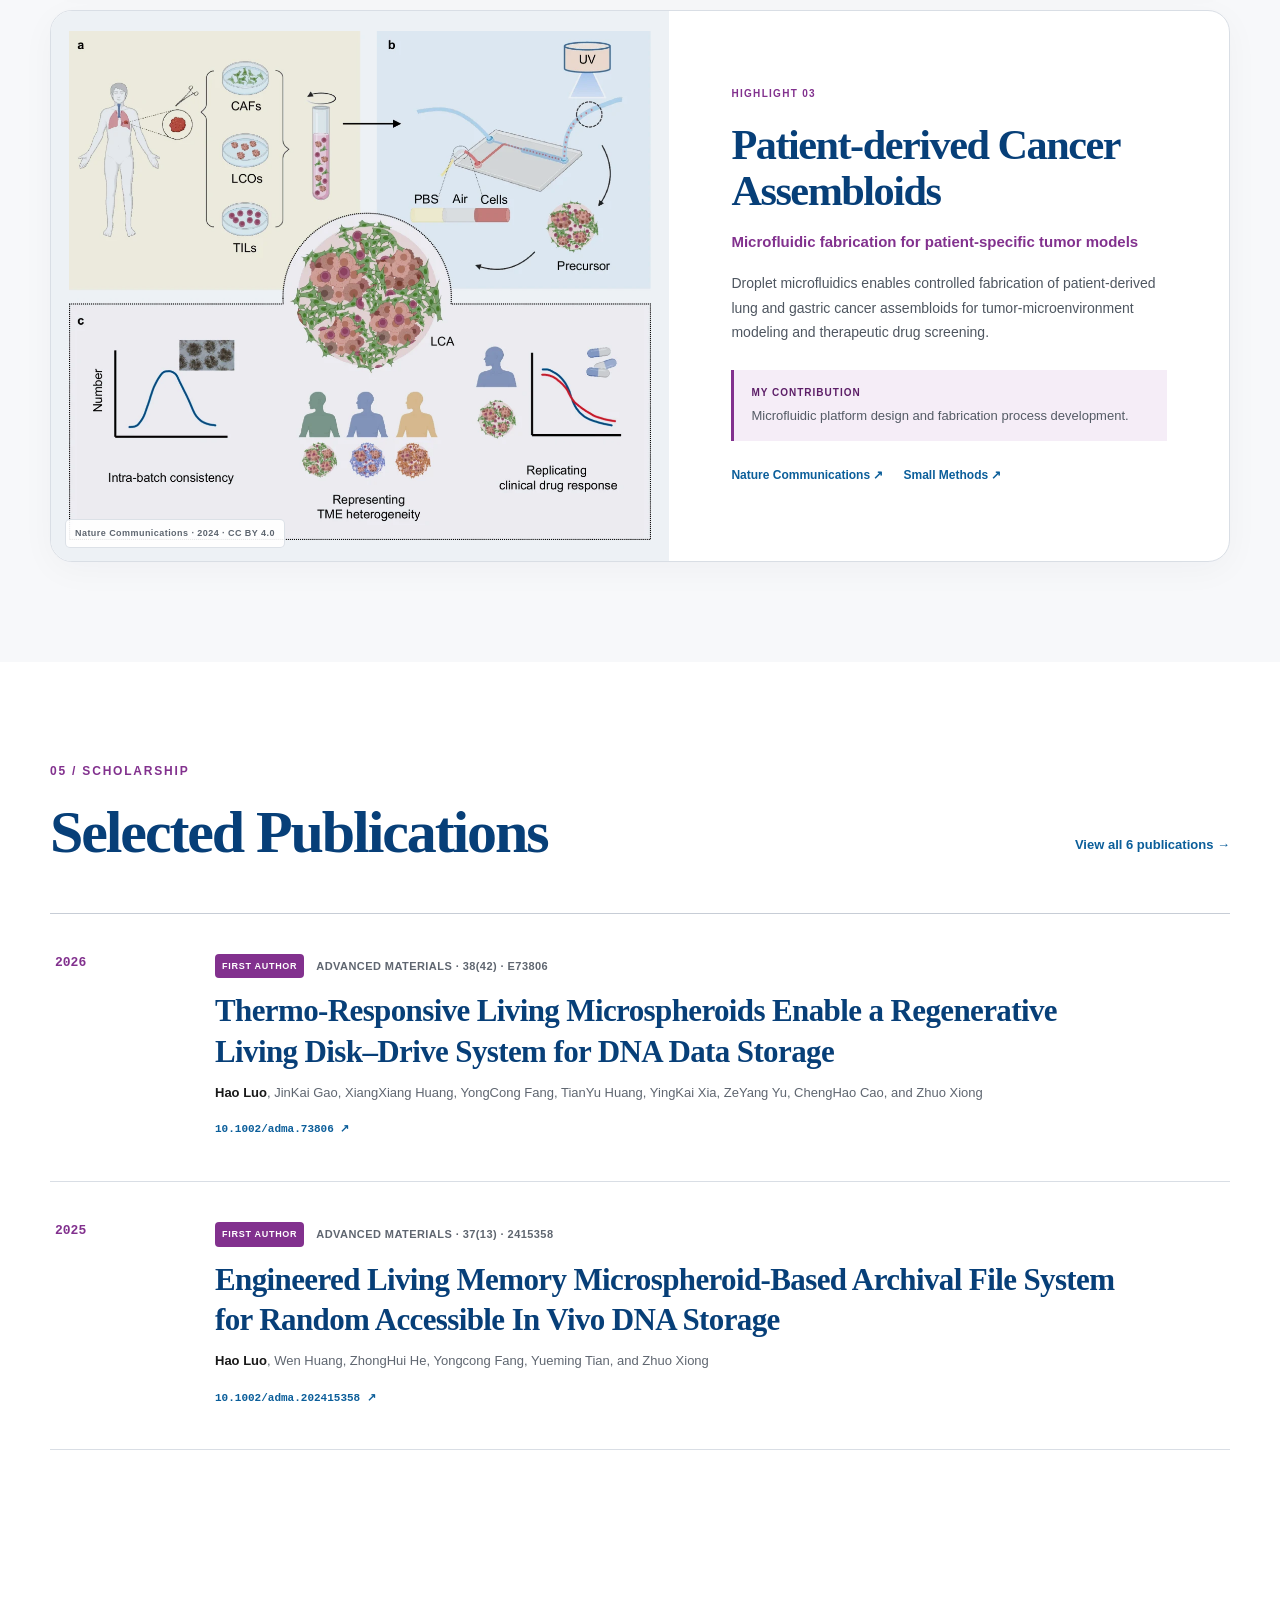
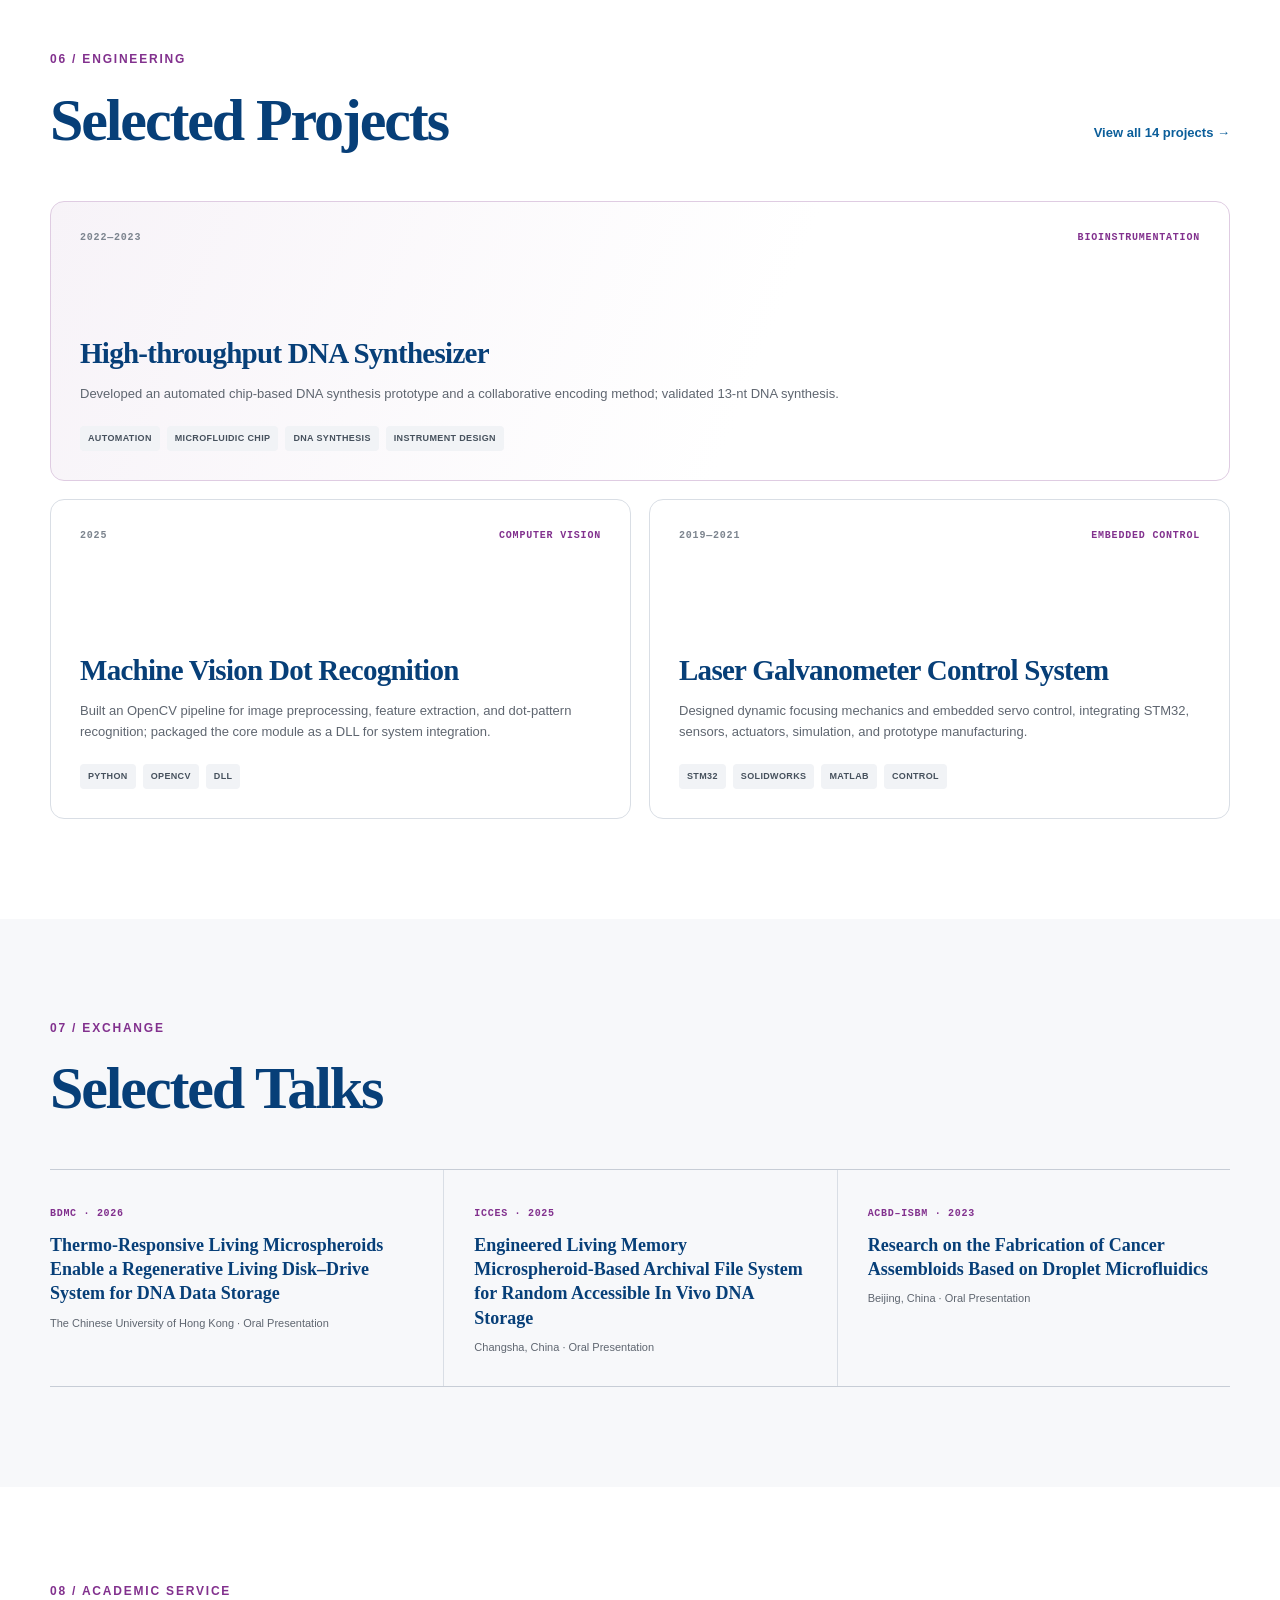
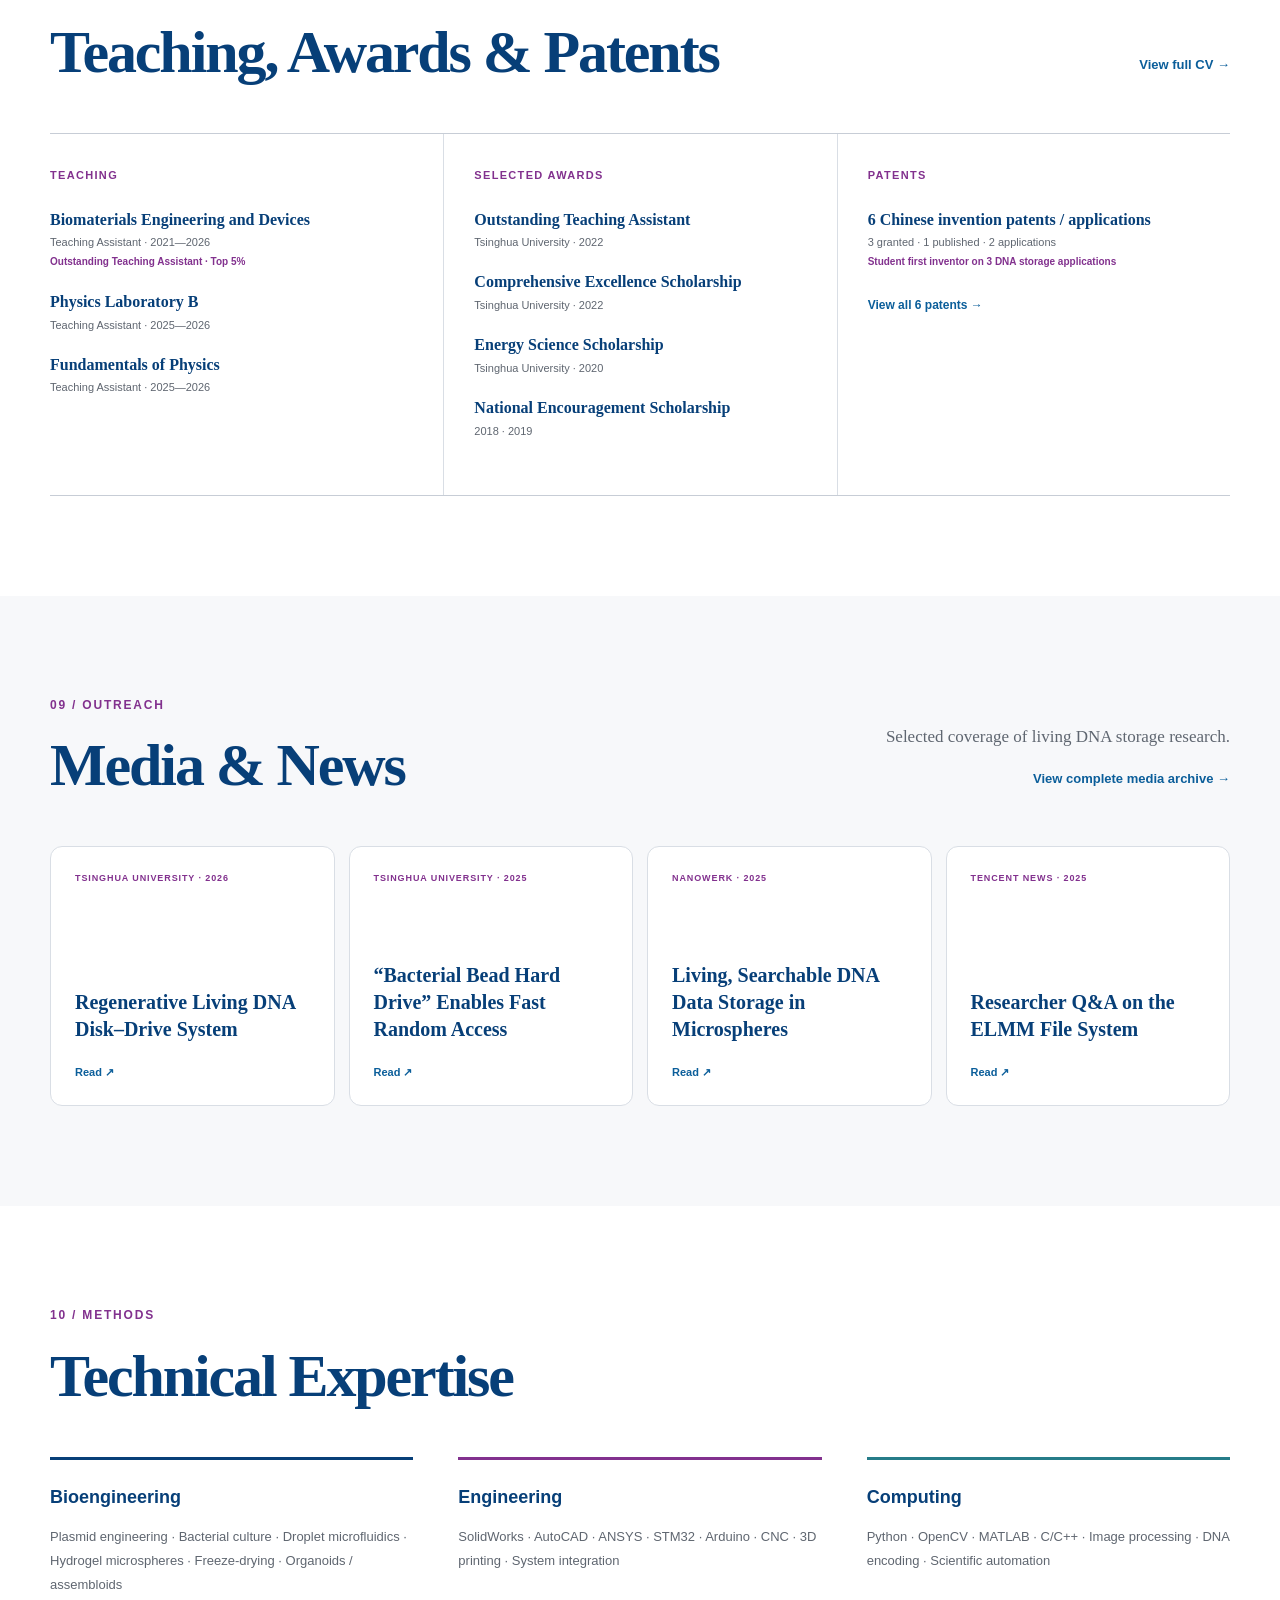
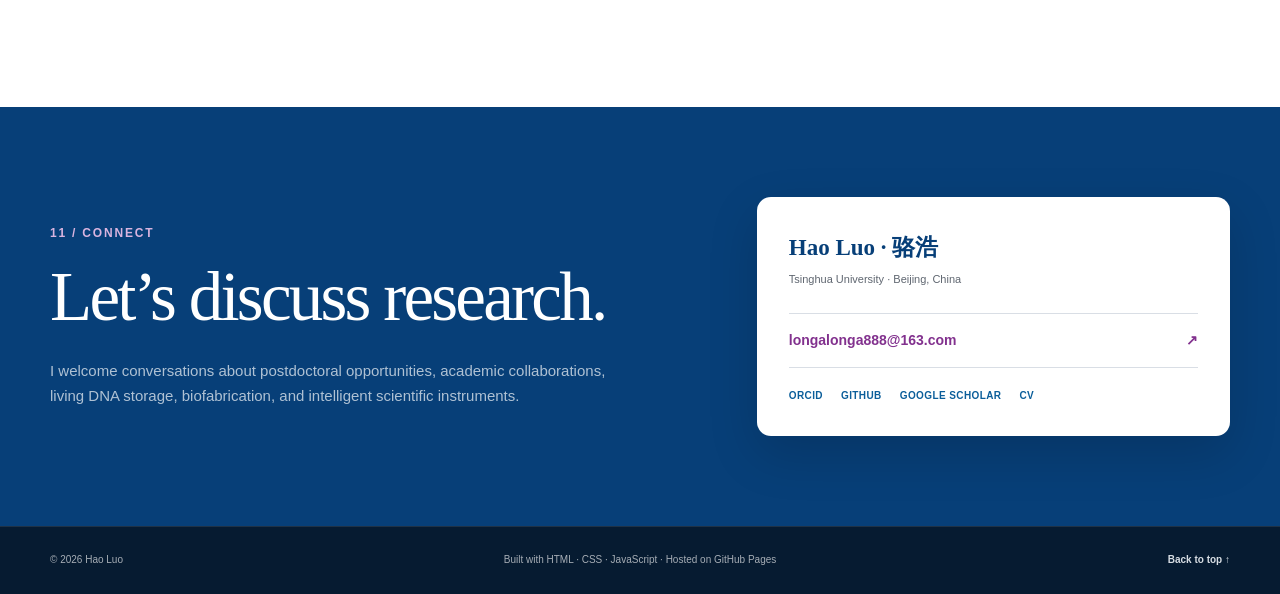
==== commit 3d605c1c: "Add verified media and news archive" ====
--- a/index.html
+++ b/index.html
@@ -10,7 +10,7 @@
   <meta name="theme-color" content="#ffffff">
   <link rel="canonical" href="https://charlie-99-max.github.io/">
   <link rel="icon" href="favicon.png" type="image/png">
-  <link rel="stylesheet" href="css/style.css">
+  <link rel="stylesheet" href="css/style.css?v=20260809-citations">
   <meta property="og:type" content="website">
   <meta property="og:title" content="Hao Luo | Living DNA Data Storage">
   <meta property="og:description" content="Personal academic website and research portfolio of Hao Luo, Tsinghua University.">
@@ -82,7 +82,7 @@
           <div class="hero-actions">
             <a class="button button-primary" href="#research" data-i18n="viewResearch">Explore research</a>
             <a class="button button-secondary" href="publications.html" data-i18n="viewPublications">Publications</a>
-            <a class="button button-text" href="assets/cv/Hao_Luo_CV_EN.pdf" data-href-en="assets/cv/Hao_Luo_CV_EN.pdf" data-href-zh="assets/cv/Hao_Luo_CV_CN.pdf" download data-i18n="downloadCv">Download CV</a>
+            <a class="button button-text" href="assets/cv/Hao_Luo_CV_EN.pdf?v=20260809-class-monitor" data-href-en="assets/cv/Hao_Luo_CV_EN.pdf?v=20260809-class-monitor" data-href-zh="assets/cv/Hao_Luo_CV_CN.pdf?v=20260809-class-monitor" download data-i18n="downloadCv">Download CV</a>
           </div>
           <div class="social-links" aria-label="Academic profiles">
             <a href="https://scholar.google.com/scholar?q=%22Hao+Luo%22+%22DNA+data+storage%22" target="_blank" rel="noopener">Google Scholar <span>↗</span></a>
@@ -360,7 +360,7 @@
       <div class="container">
         <div class="section-heading section-heading-row reveal">
           <div><p class="section-index">09 / <span data-i18n="mediaKicker">Outreach</span></p><h2 id="media-title" data-i18n="mediaTitle">Media & News</h2></div>
-          <p class="section-intro" data-i18n="mediaIntro">Selected coverage of living DNA storage research.</p>
+          <div class="section-heading-action"><p class="section-intro" data-i18n="mediaIntro">Selected coverage of living DNA storage research.</p><a class="section-link" href="media.html" data-i18n="viewAllMedia">View complete media archive →</a></div>
         </div>
         <div class="media-grid">
           <a class="media-card reveal" href="https://www.tsinghua.edu.cn/info/1175/127166.htm" target="_blank" rel="noopener"><span data-zh="清华新闻网 · 2026">Tsinghua University · 2026</span><h3 data-zh="机械系熊卓团队研发活体可再生 DNA 硬盘存储系统">Regenerative Living DNA Disk–Drive System</h3><i data-zh="阅读 ↗">Read ↗</i></a>
@@ -368,6 +368,7 @@
           <a class="media-card reveal" data-delay="120" href="https://www.nanowerk.com/spotlight/spotid=66465.php" target="_blank" rel="noopener"><span>Nanowerk · 2025</span><h3 data-zh="微球中的可检索活体 DNA 数据存储系统">Living, Searchable DNA Data Storage in Microspheres</h3><i data-zh="阅读 ↗">Read ↗</i></a>
           <a class="media-card reveal" data-delay="180" href="https://view.inews.qq.com/k/20250309Q02S8P00" target="_blank" rel="noopener"><span data-zh="腾讯新闻 · 2025">Tencent News · 2025</span><h3 data-zh="关于 ELMM 文件系统的本人专题问答">Researcher Q&A on the ELMM File System</h3><i data-zh="阅读 ↗">Read ↗</i></a>
         </div>
+        <a class="mobile-section-link text-link" href="media.html" data-i18n="viewAllMedia">View complete media archive →</a>
       </div>
     </section>
 
@@ -396,7 +397,7 @@
             <a href="https://orcid.org/0000-0003-2239-3928" target="_blank" rel="noopener">ORCID</a>
             <a href="https://github.com/Charlie-99-max" target="_blank" rel="noopener">GitHub</a>
             <a href="https://scholar.google.com/scholar?q=%22Hao+Luo%22+%22DNA+data+storage%22" target="_blank" rel="noopener">Google Scholar</a>
-            <a href="assets/cv/Hao_Luo_CV_EN.pdf" data-href-en="assets/cv/Hao_Luo_CV_EN.pdf" data-href-zh="assets/cv/Hao_Luo_CV_CN.pdf" download data-zh="中文简历">CV</a>
+            <a href="assets/cv/Hao_Luo_CV_EN.pdf?v=20260809-class-monitor" data-href-en="assets/cv/Hao_Luo_CV_EN.pdf?v=20260809-class-monitor" data-href-zh="assets/cv/Hao_Luo_CV_CN.pdf?v=20260809-class-monitor" download data-zh="中文简历">CV</a>
           </div>
         </div>
       </div>
@@ -410,6 +411,6 @@
       <a href="#top" data-zh="返回顶部 ↑">Back to top ↑</a>
     </div>
   </footer>
-  <script src="js/main.js" defer></script>
+  <script src="js/main.js?v=20260809-citations" defer></script>
 </body>
 </html>
--- a/css/style.css
+++ b/css/style.css
@@ -129,6 +129,9 @@
 .section-heading h2 { margin: 0; color: var(--blue); font-family: Georgia, "Times New Roman", "Noto Serif SC", serif; font-size: clamp(38px, 4.8vw, 60px); font-weight: 600; line-height: 1.08; letter-spacing: -.035em; }
 .section-heading-row { display: flex; align-items: end; justify-content: space-between; gap: 40px; margin-bottom: 48px; }
 .section-intro { max-width: 400px; margin: 0 0 5px; color: var(--muted); font-family: Georgia, "Times New Roman", serif; font-size: 17px; line-height: 1.55; }
+.section-heading-action { display: grid; justify-items: end; gap: 12px; }
+.section-heading-action .section-intro { text-align: right; }
+.mobile-section-link { display: none; }
 .about-copy > p { margin: 0; color: #323841; font-family: Georgia, "Times New Roman", "Noto Serif SC", serif; font-size: clamp(19px, 2.15vw, 25px); line-height: 1.6; letter-spacing: -.012em; }
 .about-citation { color: var(--link); font-size: .76em; }
 .about-citation a { white-space: nowrap; }
@@ -328,6 +331,7 @@
 .patent-record-main .patent-original { color: var(--purple); font-family: "Songti SC", "Noto Serif CJK SC", serif; font-size: 15px; font-weight: 700; }
 .patent-meta { display: flex; flex-wrap: wrap; align-items: center; gap: 8px; }
 .tag-blue { background: var(--blue); }
+.tag-cyan { background: var(--cyan); }
 .tag-muted { background: #68717c; }
 .tag-outline { color: var(--purple); background: #fff; border: 1px solid rgba(130, 49, 142, .3); }
 .patent-identifiers { display: flex; flex-wrap: wrap; gap: 8px 16px; padding-top: 8px; }
@@ -351,6 +355,22 @@
 .project-record-main li { padding-left: 3px; color: var(--muted); font-size: 13px; line-height: 1.72; }
 .project-record-main li::marker { color: var(--purple); }
 .project-record-main .inline-links { margin-top: 17px; }
+.verification-note { display: grid; grid-template-columns: 190px 1fr; gap: 32px; margin: 28px 0 10px; padding: 26px 28px; background: #f7f4f8; border: 1px solid #e4d7e6; border-radius: 9px; }
+.verification-note strong { color: var(--purple); font-family: Georgia, "Times New Roman", "Noto Serif SC", serif; font-size: 20px; }
+.verification-note p { margin: 0; color: var(--muted); font-size: 12px; line-height: 1.75; }
+.media-record-group { margin-top: 82px; }
+.media-record-group:first-of-type { margin-top: 60px; }
+.media-record-list { border-top: 1px solid var(--line-dark); }
+.media-record { display: grid; grid-template-columns: 110px 1fr; gap: 35px; padding: 36px 5px; border-bottom: 1px solid var(--line); }
+.media-record-index { display: grid; align-content: start; justify-items: start; gap: 9px; }
+.media-record-index > span { display: grid; place-items: center; width: 58px; height: 58px; color: var(--white); background: var(--blue); border-radius: 8px; font-family: Georgia, serif; font-size: 15px; font-weight: 700; box-shadow: 0 8px 20px rgba(7, 63, 120, .16); }
+.media-record-index small { color: var(--muted); font: 650 9px/1.45 ui-monospace, SFMono-Regular, monospace; }
+.media-record-meta { display: flex; flex-wrap: wrap; align-items: center; gap: 8px 12px; color: var(--muted); font-size: 10px; font-weight: 680; letter-spacing: .045em; text-transform: uppercase; }
+.media-record-main h3 { max-width: 930px; margin: 12px 0 10px; color: var(--blue); font-family: Georgia, "Times New Roman", "Noto Serif SC", serif; font-size: clamp(21px, 2.25vw, 28px); font-weight: 600; line-height: 1.3; letter-spacing: -.018em; }
+.media-record-main > p { max-width: 940px; margin: 0; color: var(--muted); font-size: 12px; line-height: 1.72; }
+.media-record-links { display: flex; flex-wrap: wrap; gap: 18px; margin-top: 14px; }
+.media-record-links a { color: var(--link); font-size: 11px; font-weight: 740; }
+.media-record-links a:hover { text-decoration: underline; text-underline-offset: 4px; }
 
 @media (max-width: 1020px) {
   .site-nav { gap: 17px; }
@@ -391,6 +411,8 @@
   .stat:nth-child(3) { border-top: 1px solid rgba(255, 255, 255, .2); }
   .stat:nth-child(4) { border-top: 1px solid rgba(255, 255, 255, .2); border-right: 1px solid rgba(255, 255, 255, .2); }
   .section-heading-row { align-items: start; flex-direction: column; gap: 20px; }
+  .section-heading-action { justify-items: start; }
+  .section-heading-action .section-intro { text-align: left; }
   .record-note { align-items: flex-start; flex-direction: column; }
   .record-note span { text-align: left; }
   .highlight-media { min-height: 430px; }
@@ -448,18 +470,25 @@
   .metric-row > span { min-height: 72px; }
   .publication-item, .all-pubs .publication-item { grid-template-columns: 1fr; gap: 8px; padding: 30px 0; }
   .patent-record { grid-template-columns: 1fr; gap: 10px; padding: 32px 0; }
+  .verification-note { grid-template-columns: 1fr; gap: 10px; padding: 22px; }
   .project-record-group { margin-top: 60px; }
+  .media-record-group { margin-top: 60px; }
   .project-group-heading { align-items: flex-start; }
   .project-group-heading > span { width: 42px; height: 42px; }
   .project-record { grid-template-columns: 1fr; gap: 18px; padding: 30px 0; }
+  .media-record { grid-template-columns: 1fr; gap: 18px; padding: 30px 0; }
   .project-record-index { display: flex; align-items: center; gap: 12px; }
+  .media-record-index { display: flex; align-items: center; gap: 12px; }
   .project-record-index > span { width: 50px; height: 50px; }
+  .media-record-index > span { width: 50px; height: 50px; }
   .pub-main h3 { font-size: 22px; }
   .project-grid { grid-template-columns: 1fr; }
   .project-wide { grid-column: auto; }
   .project-card { min-height: 285px; padding: 24px; }
   .media-grid { grid-template-columns: 1fr; }
   .media-card { min-height: 220px; }
+  .section-heading-action .section-link { display: none; }
+  .mobile-section-link { display: inline-block; margin-top: 25px; }
   .contact-section { padding: 72px 0; }
   .contact-card { padding: 24px; }
   .contact-email { font-size: 12px; }
